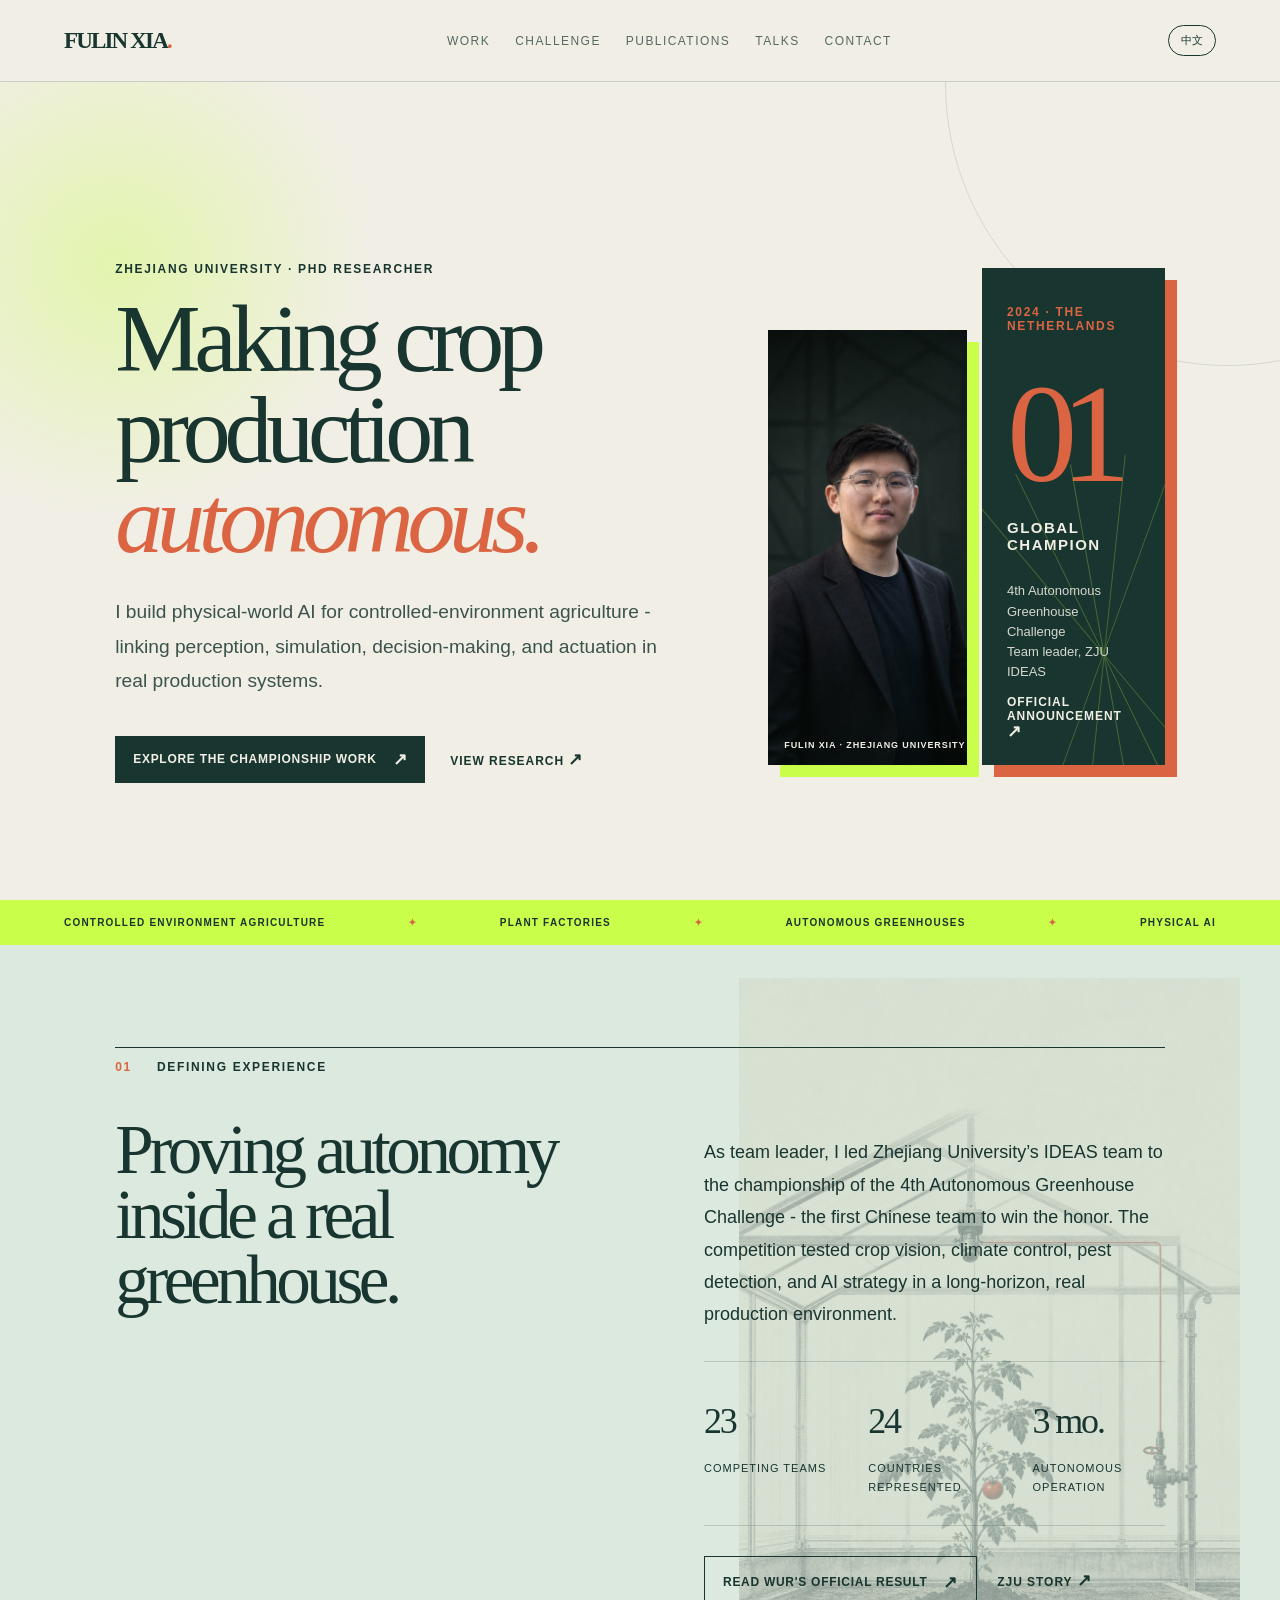
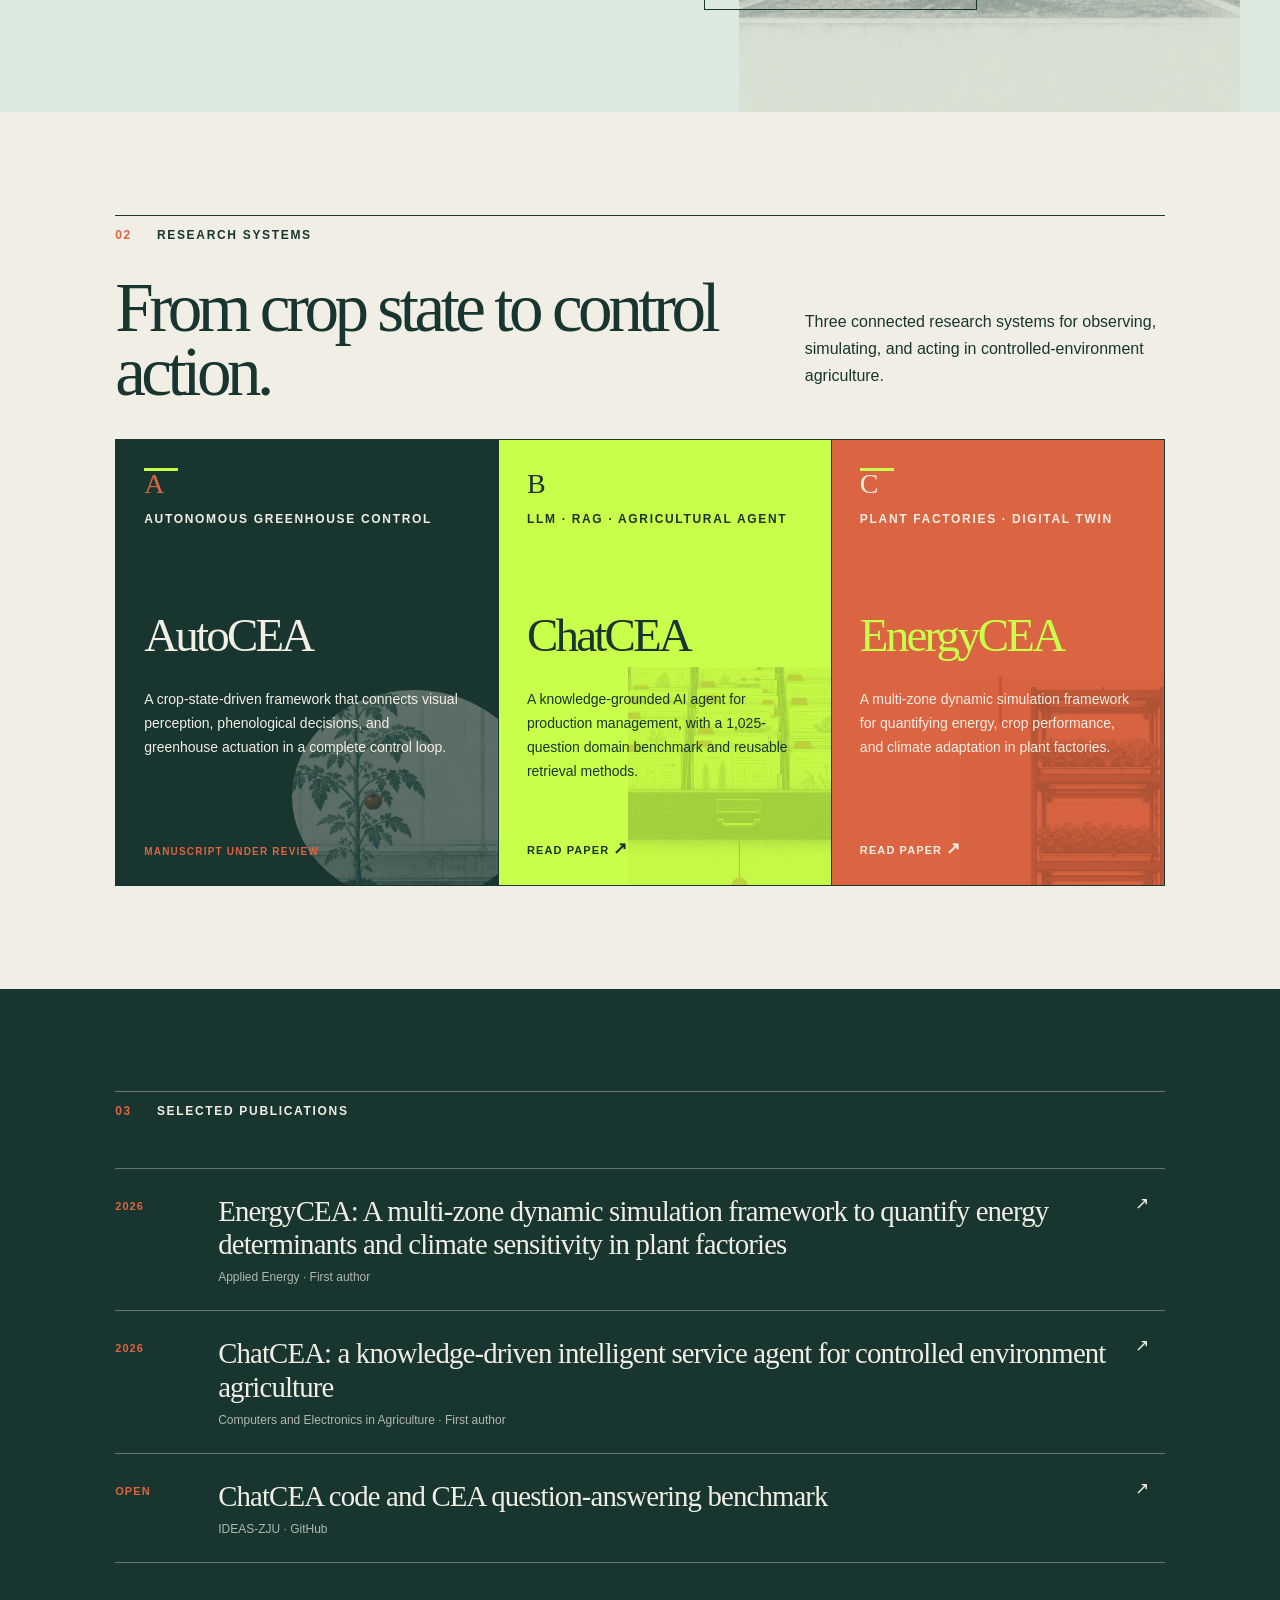
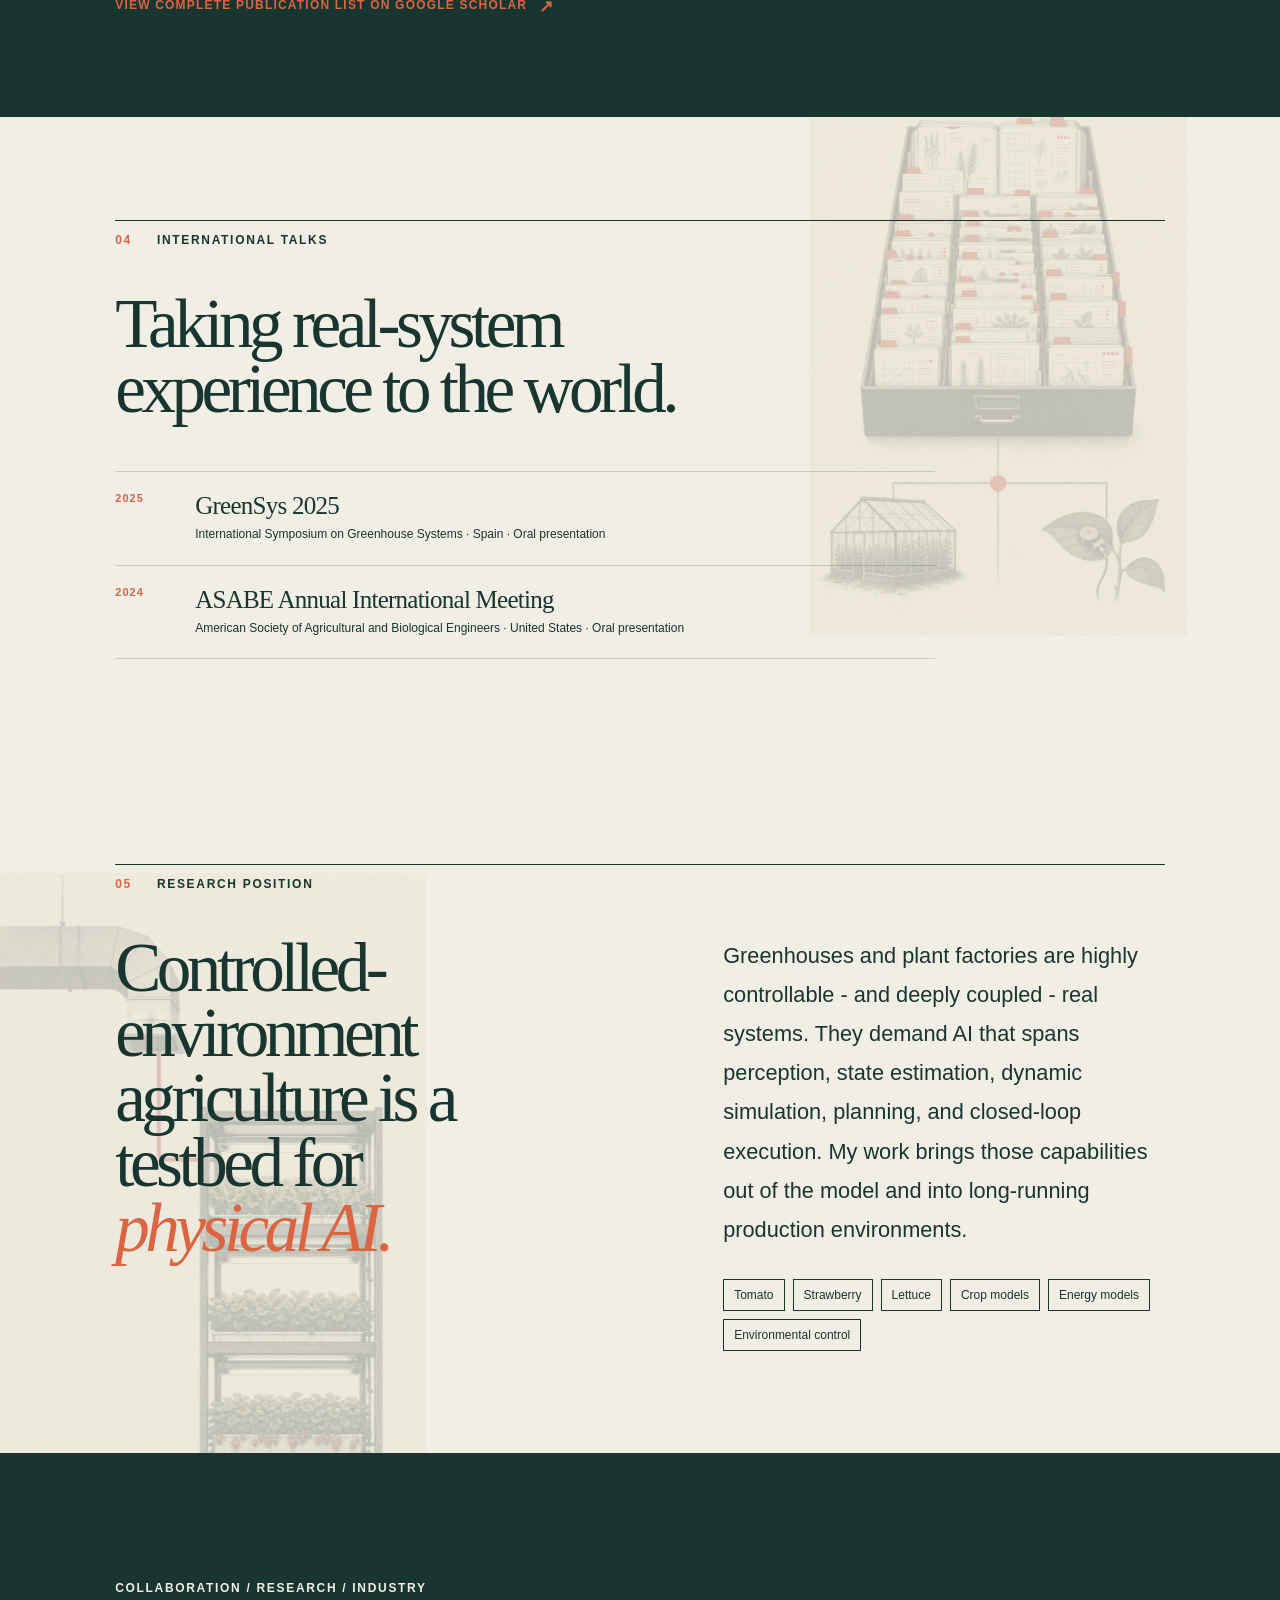
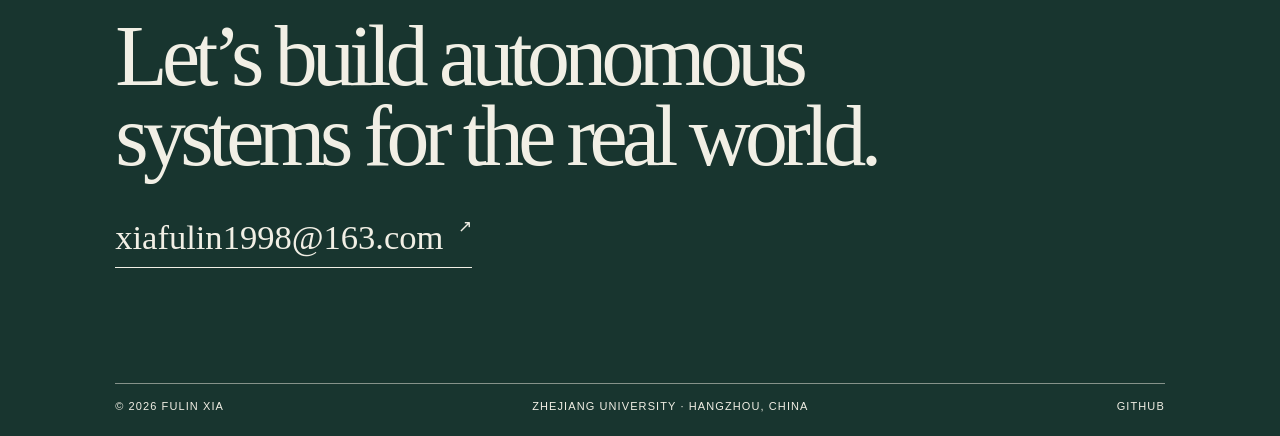
==== index.html @ ddb4bf2f "Add files via upload" ====
<!doctype html>
<html lang="en">
  <head>
    <meta charset="UTF-8" />
    <meta name="viewport" content="width=device-width, initial-scale=1.0" />
    <meta name="description" content="Fulin Xia is a Zhejiang University PhD researcher working on autonomous greenhouse control, plant-factory simulation, and knowledge-grounded AI for controlled-environment agriculture." />
    <meta name="keywords" content="Controlled Environment Agriculture, Autonomous Greenhouse, Plant Factory, Vertical Farming, Smart Agriculture, AI Agent for Agriculture, Agricultural Digital Twin, Greenhouse Climate Control" />
    <meta name="robots" content="index, follow, max-image-preview:large, max-snippet:-1, max-video-preview:-1" />
    <link rel="canonical" href="https://xia-fulin.github.io/" />
    <meta property="og:type" content="website" />
    <meta property="og:title" content="Fulin Xia | Autonomous Controlled-Environment Agriculture" />
    <meta property="og:description" content="PhD researcher at Zhejiang University working on autonomous greenhouse control, plant-factory simulation, and knowledge-grounded AI for controlled-environment agriculture." />
    <meta property="og:url" content="https://xia-fulin.github.io/" />
    <meta property="og:image" content="https://xia-fulin.github.io/og.png" />
    <script type="application/ld+json">
      {"@context":"https://schema.org","@graph":[{"@type":"Person","@id":"https://xia-fulin.github.io/#fulin-xia","name":"Fulin Xia","alternateName":["夏福霖","XIA Fulin"],"url":"https://xia-fulin.github.io/","jobTitle":"PhD Researcher in AI-driven Controlled Environment Agriculture","affiliation":{"@type":"CollegeOrUniversity","name":"Zhejiang University"},"sameAs":["https://scholar.google.com/citations?view_op=list_works&hl=zh-CN&user=x4_uzuYAAAAJ","https://github.com/Xia-FULIN"],"knowsAbout":["Artificial Intelligence in Agriculture","Smart Agriculture","Controlled Environment Agriculture","Plant Factory","Vertical Farming","Autonomous Greenhouse","Greenhouse Climate Control","AI Agent for Agriculture","Agricultural Digital Twin","Crop Growth Model","Energy-efficient Plant Factory","Strawberry Production","Tomato Greenhouse Control"]},{"@type":"ResearchProject","name":"AutoCEA","creator":{"@id":"https://xia-fulin.github.io/#fulin-xia"},"about":["Autonomous Greenhouse","Controlled Environment Agriculture","Greenhouse Climate Control"]},{"@type":"ResearchProject","name":"ChatCEA","creator":{"@id":"https://xia-fulin.github.io/#fulin-xia"},"about":["AI Agent for Agriculture","Agriculture LLM","Controlled Environment Agriculture"],"url":"https://doi.org/10.1016/j.compag.2026.111733"},{"@type":"ResearchProject","name":"EnergyCEA","creator":{"@id":"https://xia-fulin.github.io/#fulin-xia"},"about":["Plant Factory","Vertical Farming","Energy Optimization","Agricultural Digital Twin"],"url":"https://doi.org/10.1016/j.apenergy.2026.127824"}]}
    </script>
    <title>Fulin Xia | Autonomous Controlled-Environment Agriculture</title>
    <script type="module" crossorigin src="./assets/index-UWiySn2K.js"></script>
    <link rel="stylesheet" crossorigin href="./assets/index-CcWOKnNZ.css">
  </head>
  <body>
    <div id="root"></div>
  </body>
</html>
---- assets/index-CcWOKnNZ.css ----
*{box-sizing:border-box}html{scroll-behavior:smooth}body{background:var(--cream);color:var(--ink);margin:0;font-family:Aptos,Noto Sans SC,Microsoft YaHei,sans-serif;font-size:16px}a{color:inherit;text-decoration:none}.nav{border-bottom:1px solid var(--line);z-index:5;justify-content:space-between;align-items:center;height:82px;padding:0 clamp(24px,5vw,76px);display:flex;position:relative}.wordmark{letter-spacing:-.08em;font-family:Georgia,serif;font-size:23px;font-weight:700}.wordmark span{color:var(--clay)}.nav-links{text-transform:uppercase;letter-spacing:.12em;gap:25px;font-size:11px;display:flex}.nav-links a{opacity:.72}.nav-links a:hover{opacity:1}.language{border:1px solid var(--ink);color:var(--ink);font:inherit;cursor:pointer;background:0 0;border-radius:30px;padding:7px 12px;font-size:11px}.hero{background:radial-gradient(circle at 9% 22%,#c9ff4a5c,transparent 19%),var(--cream);grid-template-columns:1.25fr .9fr;align-items:center;gap:clamp(36px,8vw,140px);min-height:calc(100vh - 82px);padding:clamp(64px,10vw,150px) clamp(24px,9vw,140px) 72px;display:grid;overflow:hidden}.eyebrow,.project-type,.card-label{letter-spacing:.14em;text-transform:uppercase;font-size:11px;font-weight:700}.hero h1,.section h2,footer h2{letter-spacing:-.065em;margin:18px 0 30px;font-family:Georgia,Noto Serif SC,Songti SC,serif;font-weight:400;line-height:.94}.hero h1{font-size:clamp(56px,7.5vw,118px)}em{color:var(--clay);font-weight:400}.lede{opacity:.84;max-width:580px;font-size:clamp(16px,1.4vw,20px);line-height:1.8}.hero-actions{align-items:center;gap:25px;margin-top:37px;display:flex}.button{letter-spacing:.06em;text-transform:uppercase;align-items:center;gap:16px;padding:15px 18px;font-size:12px;font-weight:700;display:inline-flex}.primary{background:var(--ink);color:var(--cream)}.outline{border:1px solid var(--ink)}.text-link,.quiet-link{text-transform:uppercase;letter-spacing:.08em;font-size:12px;font-weight:700}.arrow{font-size:17px;line-height:1}.hero-visual{grid-template-columns:1fr .92fr;align-items:end;gap:15px;display:grid}.portrait-wrap{background:var(--ink);height:435px;box-shadow:12px 12px 0 var(--acid);position:relative;overflow:hidden}.portrait-wrap img{object-fit:cover;object-position:50% 22%;filter:saturate(.92);width:100%;height:100%}.portrait-wrap span{color:var(--cream);letter-spacing:.1em;font-size:9px;font-weight:700;position:absolute;bottom:15px;left:16px}.champion-card{background:var(--ink);color:var(--cream);min-height:435px;box-shadow:12px 12px 0 var(--clay);flex-direction:column;justify-content:flex-start;padding:25px;display:flex;position:relative;overflow:hidden}.card-label{color:var(--acid)}.medal{letter-spacing:-.12em;color:var(--acid);margin:38px 0 20px;font-family:Georgia,serif;font-size:clamp(94px,11vw,160px);line-height:.72}.card-title{letter-spacing:.1em;font-size:15px;font-weight:700}.card-text{white-space:pre-line;opacity:.88;font-size:13px;line-height:1.55}.card-link{letter-spacing:.08em;text-transform:uppercase;z-index:2;margin-top:auto;font-size:11px;font-weight:700}.greenhouse-lines{opacity:.26;width:93%;height:65%;position:absolute;inset:auto -10% -20px auto;transform:rotate(-10deg)}.greenhouse-lines i{background:var(--acid);transform-origin:bottom;width:1px;height:100%;position:absolute;bottom:0}.greenhouse-lines i:first-child{left:5%;transform:skew(-30deg)}.greenhouse-lines i:nth-child(2){left:28%;transform:skew(-16deg)}.greenhouse-lines i:nth-child(3){left:50%}.greenhouse-lines i:nth-child(4){left:72%;transform:skew(16deg)}.greenhouse-lines i:nth-child(5){left:94%;transform:skew(30deg)}.signal-strip{background:var(--acid);letter-spacing:.12em;white-space:nowrap;justify-content:space-between;gap:12px;padding:17px 5vw;font-size:10px;font-weight:700;display:flex;overflow:hidden}.signal-strip b{color:var(--clay)}.section{padding:clamp(75px,11vw,160px) clamp(24px,9vw,140px)}.section-kicker{letter-spacing:.14em;text-transform:uppercase;border-top:1px solid var(--ink);gap:25px;padding-top:12px;font-size:11px;font-weight:700;display:flex}.section-kicker span{color:var(--clay)}.challenge{background:var(--mist)}.challenge-grid{grid-template-columns:1fr 1fr;gap:clamp(35px,10vw,170px);padding-top:44px;display:grid}.section h2{margin:0;font-size:clamp(43px,5.4vw,82px)}.challenge-body{max-width:530px;font-size:17px;line-height:1.8}.challenge-facts{border-block:1px solid var(--line);gap:32px;margin:30px 0;padding:27px 0;display:flex}.challenge-facts div{flex:1}.challenge-facts dt{letter-spacing:-.06em;font-family:Georgia,serif;font-size:36px}.challenge-facts dd{text-transform:uppercase;letter-spacing:.09em;margin:5px 0 0;font-size:11px}.evidence-links{flex-wrap:wrap;align-items:center;gap:20px;display:flex}.challenge-photo{grid-template-columns:1fr 270px;align-items:end;gap:25px;margin:70px 0 0;display:grid}.challenge-photo img{filter:saturate(.88);width:100%;box-shadow:10px 10px 0 var(--ink);display:block}figcaption{letter-spacing:.05em;font-size:11px;line-height:1.6}.work{background:var(--cream)}.section-heading{justify-content:space-between;align-items:end;gap:48px;padding:45px 0;display:flex}.section-heading h2{max-width:670px}.section-heading p{max-width:360px;line-height:1.7}.project-grid{background:var(--ink);border:1px solid var(--ink);grid-template-columns:1.15fr 1fr 1fr;gap:1px;display:grid}.project{background:var(--cream);flex-direction:column;min-height:445px;padding:28px;transition:transform .35s;display:flex;position:relative;overflow:hidden}.project-number{font-family:Georgia,serif;font-size:28px}.project h3{letter-spacing:-.06em;margin:70px 0 12px;font-family:Georgia,Noto Serif SC,Songti SC,serif;font-size:47px;font-weight:400}.project p:not(.project-type){max-width:315px;font-size:14px;line-height:1.7}.project a{letter-spacing:.1em;text-transform:uppercase;margin-top:auto;font-size:11px;font-weight:700}.project.auto{background:var(--ink);color:var(--cream)}.project.auto:after{content:"";border:1px solid var(--acid);width:250px;height:250px;box-shadow:0 0 0 28px var(--ink),0 0 0 29px var(--acid);border-radius:50%;position:absolute;bottom:-75px;right:-75px}.project.auto .project-number{color:var(--acid)}.status{letter-spacing:.12em;color:var(--acid);margin-top:auto;font-size:10px;font-weight:700}.project.chat{background:var(--acid)}.publications{background:var(--ink);color:var(--cream)}.publications .section-kicker{border-color:#f1efe559}.publication-list{border-top:1px solid #f1efe559;margin-top:50px}.publication{border-bottom:1px solid #f1efe559;grid-template-columns:85px 1fr 30px;align-items:start;gap:18px;padding:26px 0;display:grid}.publication:hover h3{color:var(--acid)}.pub-year{letter-spacing:.1em;color:var(--acid);padding-top:5px;font-size:11px;font-weight:700}.publication h3{letter-spacing:-.03em;margin:0 0 9px;font-family:Georgia,Noto Serif SC,Songti SC,serif;font-size:clamp(21px,2.25vw,34px);font-weight:400;line-height:1.15}.publication p{opacity:.7;margin:0;font-size:12px}.scholar-link{color:var(--acid);letter-spacing:.1em;text-transform:uppercase;gap:12px;margin-top:35px;font-size:11px;font-weight:700;display:inline-flex}.talks{background:var(--cream)}.talk-grid{grid-template-columns:1fr 1fr;gap:clamp(35px,9vw,140px);padding-top:45px;display:grid}.talk-photo{margin:0}.talk-photo img{aspect-ratio:1;object-fit:cover;filter:contrast(1.04)saturate(.84);width:100%;box-shadow:10px 10px 0 var(--clay);display:block}.talk-photo figcaption{margin-top:15px}.talk-copy{flex-direction:column;justify-content:space-between;display:flex}.talk-list{border-top:1px solid var(--line);margin-top:50px}.talk-list article{border-bottom:1px solid var(--line);grid-template-columns:65px 1fr;gap:15px;padding:20px 0;display:grid}.talk-list span{color:var(--clay);letter-spacing:.1em;font-size:11px;font-weight:700}.talk-list h3{letter-spacing:-.03em;margin:0 0 5px;font-family:Georgia,Noto Serif SC,Songti SC,serif;font-size:25px;font-weight:400}.talk-list p{margin:0;font-size:13px;line-height:1.6}.about-grid{grid-template-columns:1fr 1fr;gap:clamp(40px,13vw,190px);padding-top:45px;display:grid}.about-grid p{max-width:590px;margin:0;font-size:clamp(17px,1.7vw,22px);line-height:1.8}.scope-tags{flex-wrap:wrap;gap:8px;margin-top:30px;display:flex}.scope-tags span{border:1px solid var(--ink);border-radius:20px;padding:8px 10px;font-size:11px}.model-figure{background:var(--ink);color:var(--cream);margin:65px 0 0;padding:25px}.model-figure img{filter:saturate(.84);max-width:100%;margin:auto;display:block}.model-figure figcaption{margin-top:14px}footer{background:var(--clay);color:var(--cream);padding:clamp(70px,9vw,130px) clamp(24px,9vw,140px) 24px}footer h2{max-width:900px;margin-top:22px;font-size:clamp(46px,6.7vw,95px)}.email{border-bottom:1px solid var(--cream);gap:15px;padding:10px 0;font-family:Georgia,serif;font-size:clamp(20px,2.7vw,40px);display:inline-flex}.footer-bottom{text-transform:uppercase;letter-spacing:.1em;border-top:1px solid #f1efe580;justify-content:space-between;gap:22px;margin-top:115px;padding-top:16px;font-size:10px;display:flex}@media (width>=761px){.hero-copy,.hero-visual,.section>*{animation:.7s both rise}.hero-visual{animation-delay:.15s}.project:nth-child(2){transition-delay:50ms}.project:nth-child(3){transition-delay:.1s}}@keyframes rise{0%{opacity:0;transform:translateY(18px)}to{opacity:1;transform:translateY(0)}}@media (width<=760px){.nav{height:64px}.nav-links{display:none}.hero{grid-template-columns:1fr;min-height:auto;padding-top:75px}.hero-visual{grid-template-columns:1fr 1fr}.portrait-wrap,.champion-card{height:330px;min-height:330px}.champion-card{box-shadow:7px 7px 0 var(--clay);padding:18px}.medal{font-size:82px}.card-text{font-size:11px}.challenge-grid,.about-grid,.talk-grid{grid-template-columns:1fr}.section-heading{display:block}.section-heading p{margin-top:25px}.project-grid{grid-template-columns:1fr}.project{min-height:330px}.project h3{margin-top:40px}.signal-strip{justify-content:flex-start}.challenge-facts{gap:17px}.challenge-photo{grid-template-columns:1fr;margin-top:48px}.challenge-photo img{box-shadow:7px 7px 0 var(--ink)}.talk-copy{margin-top:30px}.footer-bottom{gap:12px;margin-top:75px;display:grid}.publication{grid-template-columns:53px 1fr 20px}.hero h1{font-size:61px}.hero h1,.section h2,footer h2{letter-spacing:-.045em}.lede,.challenge-body,.about-grid p{line-height:1.85}.button{padding:13px 14px;font-size:10px}.evidence-links{gap:12px}.quiet-link{font-size:10px}}html{scroll-padding-top:96px}a,button{-webkit-tap-highlight-color:transparent}a:focus-visible,button:focus-visible{outline:3px solid var(--acid);outline-offset:4px}.nav{background:color-mix(in srgb, var(--cream) 94%, transparent);-webkit-backdrop-filter:blur(12px);backdrop-filter:blur(12px);position:sticky;top:0}.nav-links a{position:relative}.nav-links a:after{content:"";background:var(--clay);transform-origin:0;height:1px;transition:transform .22s;position:absolute;inset:auto 0 -7px;transform:scaleX(0)}.nav-links a:hover:after,.nav-links a:focus-visible:after{transform:scaleX(1)}.button,.text-link,.quiet-link,.card-link,.scholar-link{transition:color .2s,background-color .2s,transform .2s}.button:hover{transform:translateY(-2px)}.primary:hover{background:var(--clay)}.outline:hover{background:var(--ink);color:var(--cream)}.text-link:hover,.quiet-link:hover{color:var(--clay)}.hero:before{content:"";pointer-events:none;border:1px solid #18352f21;border-radius:50%;width:44vw;height:44vw;position:absolute;top:-22vw;right:-18vw}.hero{position:relative}.hero-copy,.hero-visual{z-index:1;position:relative}.portrait-wrap:after{content:"";pointer-events:none;background:linear-gradient(#0000 48%,#0814117a);position:absolute;inset:0}.portrait-wrap span{z-index:1}.section>*{animation:none}.challenge-grid,.section-heading,.project-grid,.publication-list,.talk-grid,.about-grid{animation:.58s both rise}.project:nth-child(2){transition-delay:70ms}.project:nth-child(3){transition-delay:.14s}.project{border-top:3px solid #0000}.project:hover{border-top-color:var(--ink)}.project.auto:hover{border-top-color:var(--acid)}.talk-grid{grid-template-columns:minmax(0,820px)}.talk-copy{max-width:820px}.talk-list article{transition:padding-left .22s,background-color .22s}.talk-list article:hover{background:#c9ff4a24;padding-left:13px}.scope-tags span{transition:background-color .18s,color .18s}.scope-tags span:hover{background:var(--ink);color:var(--cream)}@media (prefers-reduced-motion:reduce){*,:before,:after{scroll-behavior:auto!important;transition-duration:.01ms!important;animation-duration:.01ms!important;animation-iteration-count:1!important}}@media (width<=760px){.nav{-webkit-backdrop-filter:none;backdrop-filter:none;position:relative}.hero:before{width:92vw;height:92vw;top:-37vw;right:-53vw}.talk-grid{grid-template-columns:1fr}}.section{padding-top:clamp(62px,8vw,112px);padding-bottom:clamp(62px,8vw,112px)}.challenge{padding-top:clamp(68px,8vw,118px);padding-bottom:clamp(68px,8vw,118px)}.section-heading{padding:34px 0}.hero{padding-bottom:clamp(52px,6vw,88px)}.atlas{background:var(--mist);overflow:hidden}.atlas-heading{grid-template-columns:1.08fr .92fr;align-items:end;gap:clamp(35px,10vw,150px);padding:40px 0 34px;display:grid}.atlas-heading h2{margin:0}.atlas-heading p{max-width:480px;margin:0;font-size:17px;line-height:1.8}.atlas-panel{background:#f2eee0;border:1px solid #18352f2e;margin:0;position:relative;overflow:hidden}.atlas-panel:after{content:"";pointer-events:none;background:linear-gradient(90deg,#dce9df2e,#0000 35%,#dce9df2e);position:absolute;inset:0}.atlas-panel img{mix-blend-mode:multiply;width:100%;transition:transform 1.1s cubic-bezier(.2,.8,.2,1);display:block;transform:scale(1.012)}.atlas-panel:hover img{transform:scale(1.045)}.atlas-panel figcaption{z-index:1;color:var(--ink);background:#f1efe5d9;padding:7px 9px;font-size:10px;position:absolute;bottom:15px;left:18px}.reveal{opacity:0;transition:opacity .65s,transform .65s cubic-bezier(.2,.8,.2,1);transform:translateY(22px)}.reveal.is-visible{opacity:1;transform:translateY(0)}@media (prefers-reduced-motion:reduce){.reveal{opacity:1;transform:none}}@media (width<=760px){.section{padding-top:64px;padding-bottom:64px}.atlas-heading{grid-template-columns:1fr;gap:22px;padding:32px 0 25px}.atlas-heading p{font-size:16px;line-height:1.85}.atlas-panel img{object-fit:cover;object-position:center;min-height:225px}}body{background-image:radial-gradient(#10211d0e .55px,#0000 .7px);background-size:5px 5px}.project-grid{background:0 0;border:0;gap:10px}.project{isolation:isolate;border:1px solid var(--line);background:var(--cream);min-height:430px}.project:before{content:"";z-index:1;background:var(--acid);width:34px;height:3px;position:absolute;top:28px;left:28px}.project-art{z-index:0;object-fit:cover;object-position:center;opacity:.34;filter:grayscale(.2)contrast(.96);width:100%;height:100%;transition:transform .7s cubic-bezier(.2,.8,.2,1),opacity .35s;position:absolute;inset:0}.project:hover .project-art{opacity:.42;transform:scale(1.035)}.project>:not(.project-art){z-index:2;position:relative}.project.auto .project-art{opacity:.38;mix-blend-mode:screen;filter:grayscale(.08)contrast()brightness(.92)}.project.auto:hover .project-art{opacity:.45}.project.auto:after{width:0;height:0;box-shadow:none;border:0}.project.chat .project-art{mix-blend-mode:multiply;opacity:.43;filter:grayscale(.05)contrast(1.02)}.project.energy{color:var(--ink);background:#9a9b93}.project.energy .project-art{mix-blend-mode:multiply;opacity:.38;filter:grayscale(.06)contrast(1.02)}.project.chat h3,.project.energy h3{color:var(--acid)}.talk-list article:hover{background:#d3352b14}.scope-tags span{border-radius:0}footer{background:var(--ink)}footer h2 em{color:var(--acid)}@media (width<=760px){.project-grid{gap:8px}.project{min-height:365px}.project-art{object-position:50% 45%;opacity:.29}.project h3{margin-top:42px}}:root{--ink:#18352f;--cream:#f1efe5;--acid:#c9ff4a;--clay:#db6542;--mist:#dce9df;--line:#18352f2e}body{background-image:none}.hero{background:radial-gradient(circle at 9% 22%, #c9ff4a5c, transparent 19%), var(--cream)}.hero:before{border-radius:50%;width:44vw;height:44vw;top:-22vw;right:-18vw;transform:none}.signal-strip{background:var(--acid);color:var(--ink)}.signal-strip b,.card-label,.medal,.project.auto .project-number,.status,.pub-year,.scholar-link{color:var(--clay)}.champion-card{box-shadow:12px 12px 0 var(--clay)}.portrait-wrap{box-shadow:12px 12px 0 var(--acid)}.project-grid{border:1px solid var(--ink);background:var(--ink);gap:1px}.project{isolation:auto;background:var(--cream);border:0;min-height:445px}.project.auto{background:var(--ink)}.project.chat{background:var(--acid);color:var(--ink)}.project.energy{background:var(--clay);color:var(--cream)}.project.chat h3{color:var(--ink)}.project.energy:hover{border-top-color:var(--cream)}.project:hover{transform:translateY(-6px)}.project p:not(.project-type){max-width:315px}.project h3{margin-top:70px}.project-art{display:none}.challenge,.talks,.about{position:relative;overflow:hidden}.challenge:after,.talks:after,.about:after{content:"";z-index:0;pointer-events:none;background-repeat:no-repeat;background-size:contain;transition:opacity .35s,transform .7s cubic-bezier(.2,.8,.2,1);position:absolute}.challenge>*,.talks>*,.about>*{z-index:1;position:relative}.challenge:after{opacity:.38;mix-blend-mode:multiply;background-image:url(../autocea-poster.png);background-position:bottom;width:min(48vw,680px);height:98%;bottom:-18px;left:calc(50% + 42px)}.talks:after{opacity:.24;mix-blend-mode:multiply;background-image:url(../chatcea-poster.png);background-position:top;width:min(36vw,510px);height:88%;top:-48px;right:clamp(-20px,4vw,70px)}.about:after{opacity:.25;mix-blend-mode:multiply;background-image:url(../energycea-poster.png);background-position:0 100%;width:min(39vw,545px);height:98%;bottom:-98px;left:clamp(-110px,-2vw,-24px)}.challenge:hover:after,.talks:hover:after,.about:hover:after{transform:scale(1.025)}.project:after{content:"";z-index:0;pointer-events:none;position:absolute}.project>*{z-index:1;position:relative}.project.auto:after{opacity:.31;mix-blend-mode:screen;background:url(../autocea-poster.png) 74% 76%/175% no-repeat;width:64%;height:48%;bottom:-4%;right:-10%}.project.chat:after{opacity:.23;mix-blend-mode:multiply;background:url(../chatcea-poster.png) 51% 58%/165% no-repeat;width:68%;height:52%;bottom:-3%;right:-7%}.project.energy:after{opacity:.23;mix-blend-mode:multiply;background:url(../energycea-poster.png) 82% 60%/155% no-repeat;width:65%;height:52%;bottom:-5%;right:-4%}.nav-links,.eyebrow,.project-type,.card-label,.section-kicker{font-size:12px}.lede{font-size:clamp(17px,1.5vw,21px)}.challenge-body,.atlas-heading p{font-size:18px}.button,.text-link,.quiet-link,.card-link,.scholar-link,.publication p,.talk-list p,.scope-tags span{font-size:12px}.footer-bottom{font-size:11px}@media (width<=760px){.project-grid{gap:1px}.project{min-height:330px}.project h3{margin-top:40px}.challenge:after{opacity:.2;width:92vw;height:54%;bottom:-10px;left:28vw}.talks:after{opacity:.15;width:82vw;height:48%;top:-34px;right:-18vw}.about:after{opacity:.14;width:88vw;height:52%;bottom:-48px;left:-34vw}.project.auto:after,.project.chat:after,.project.energy:after{opacity:.18;width:62%;height:48%}}
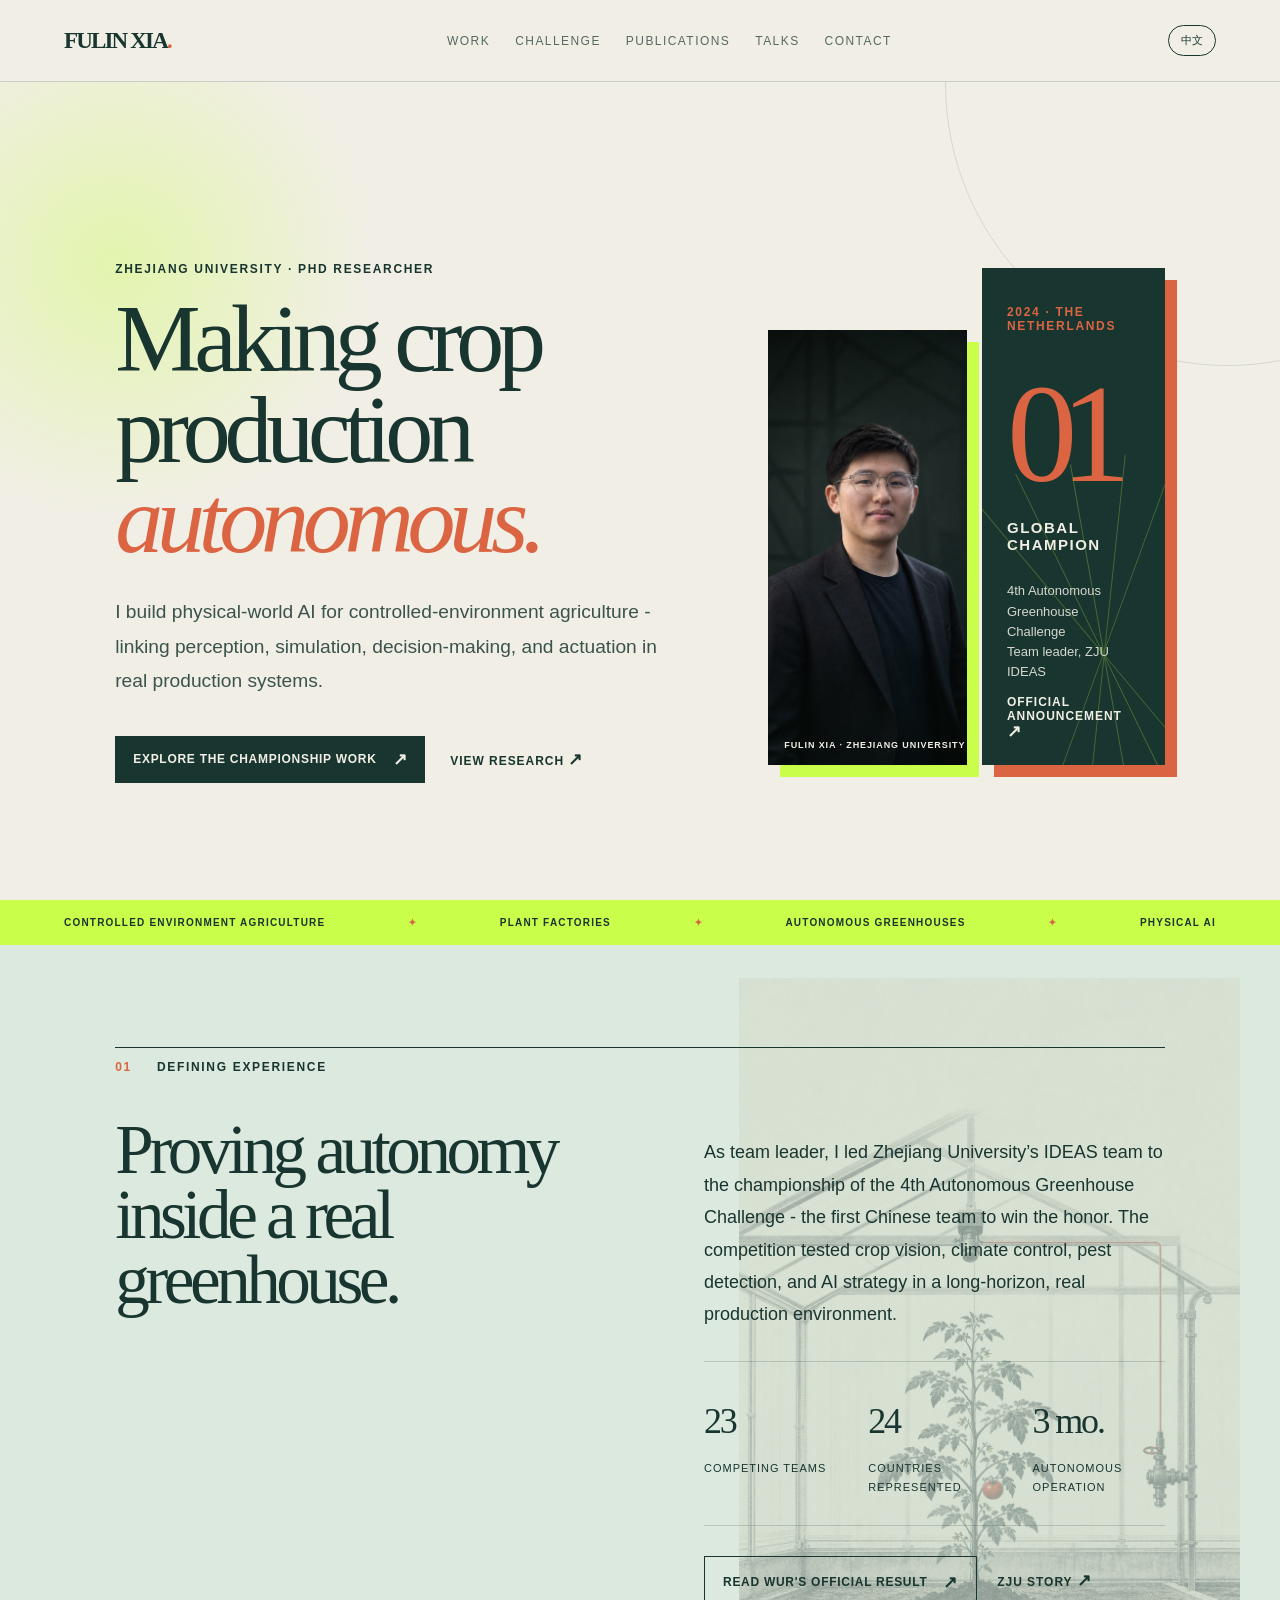
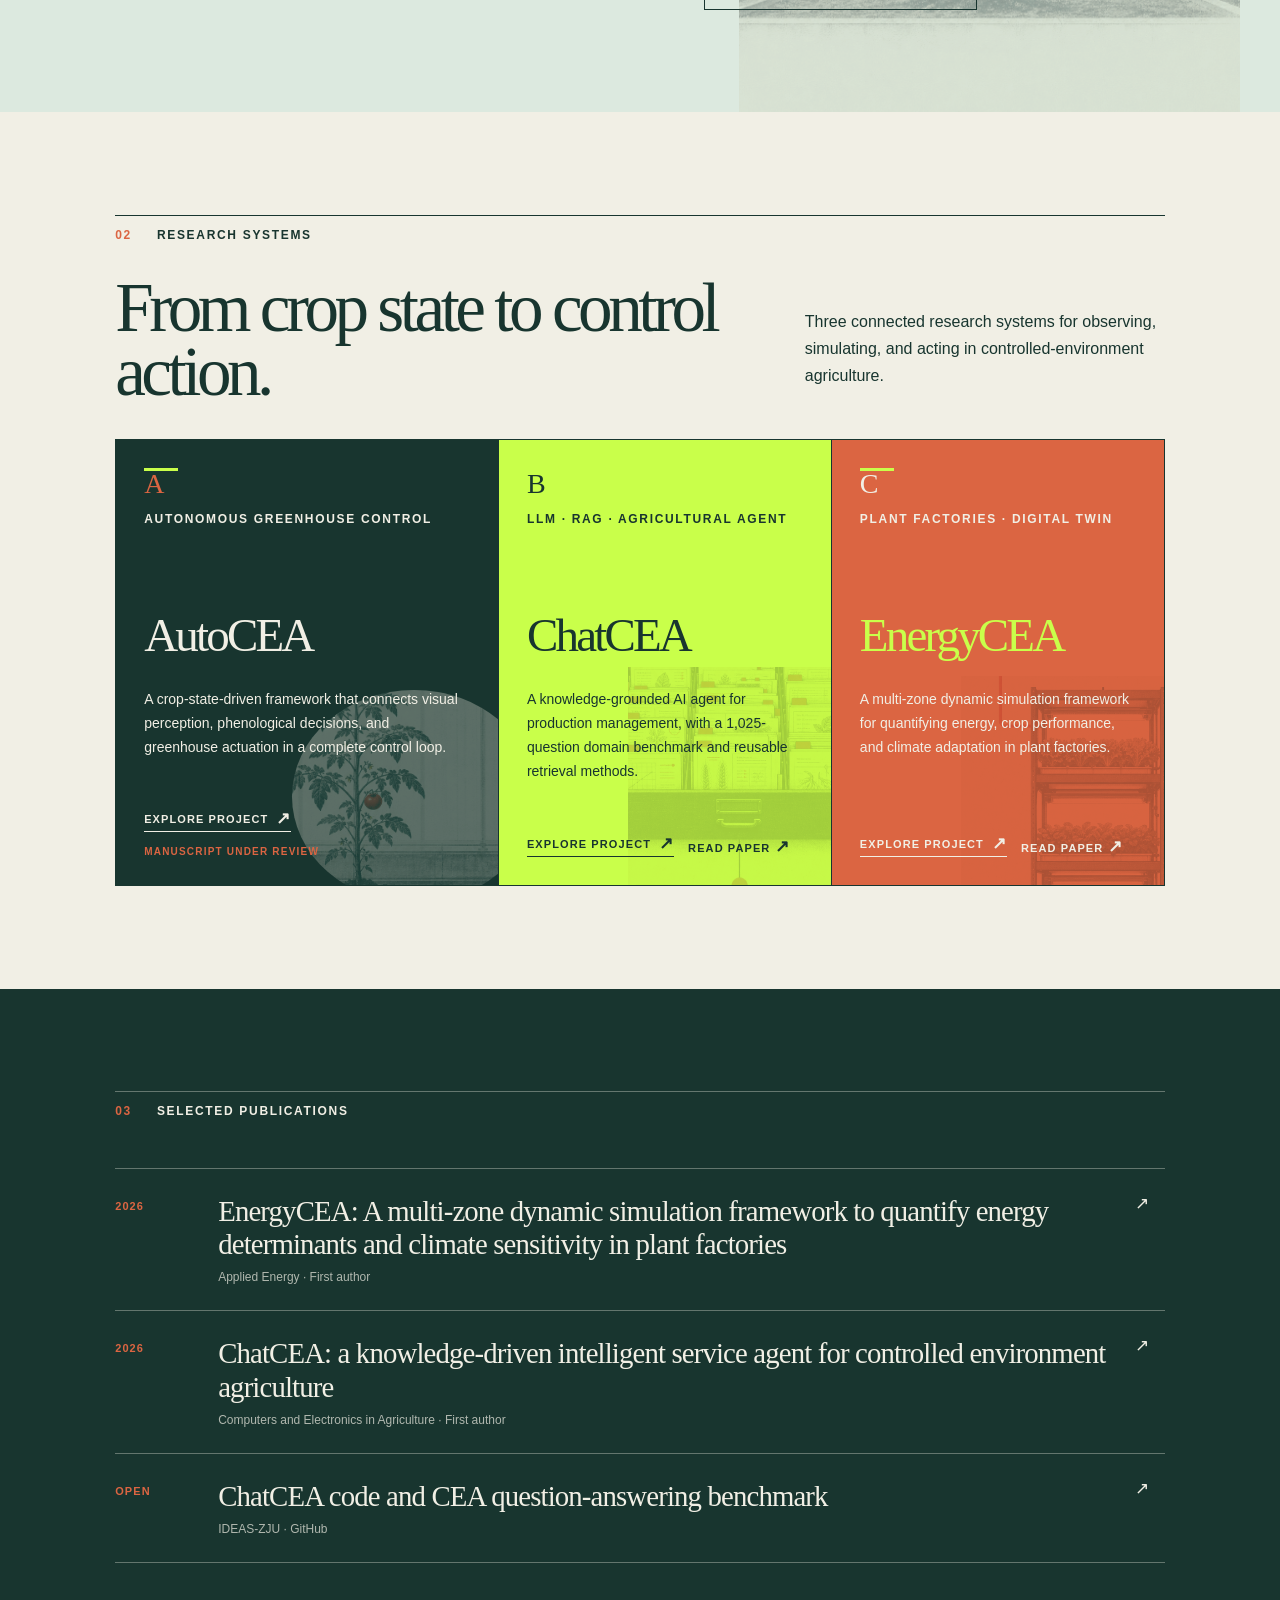
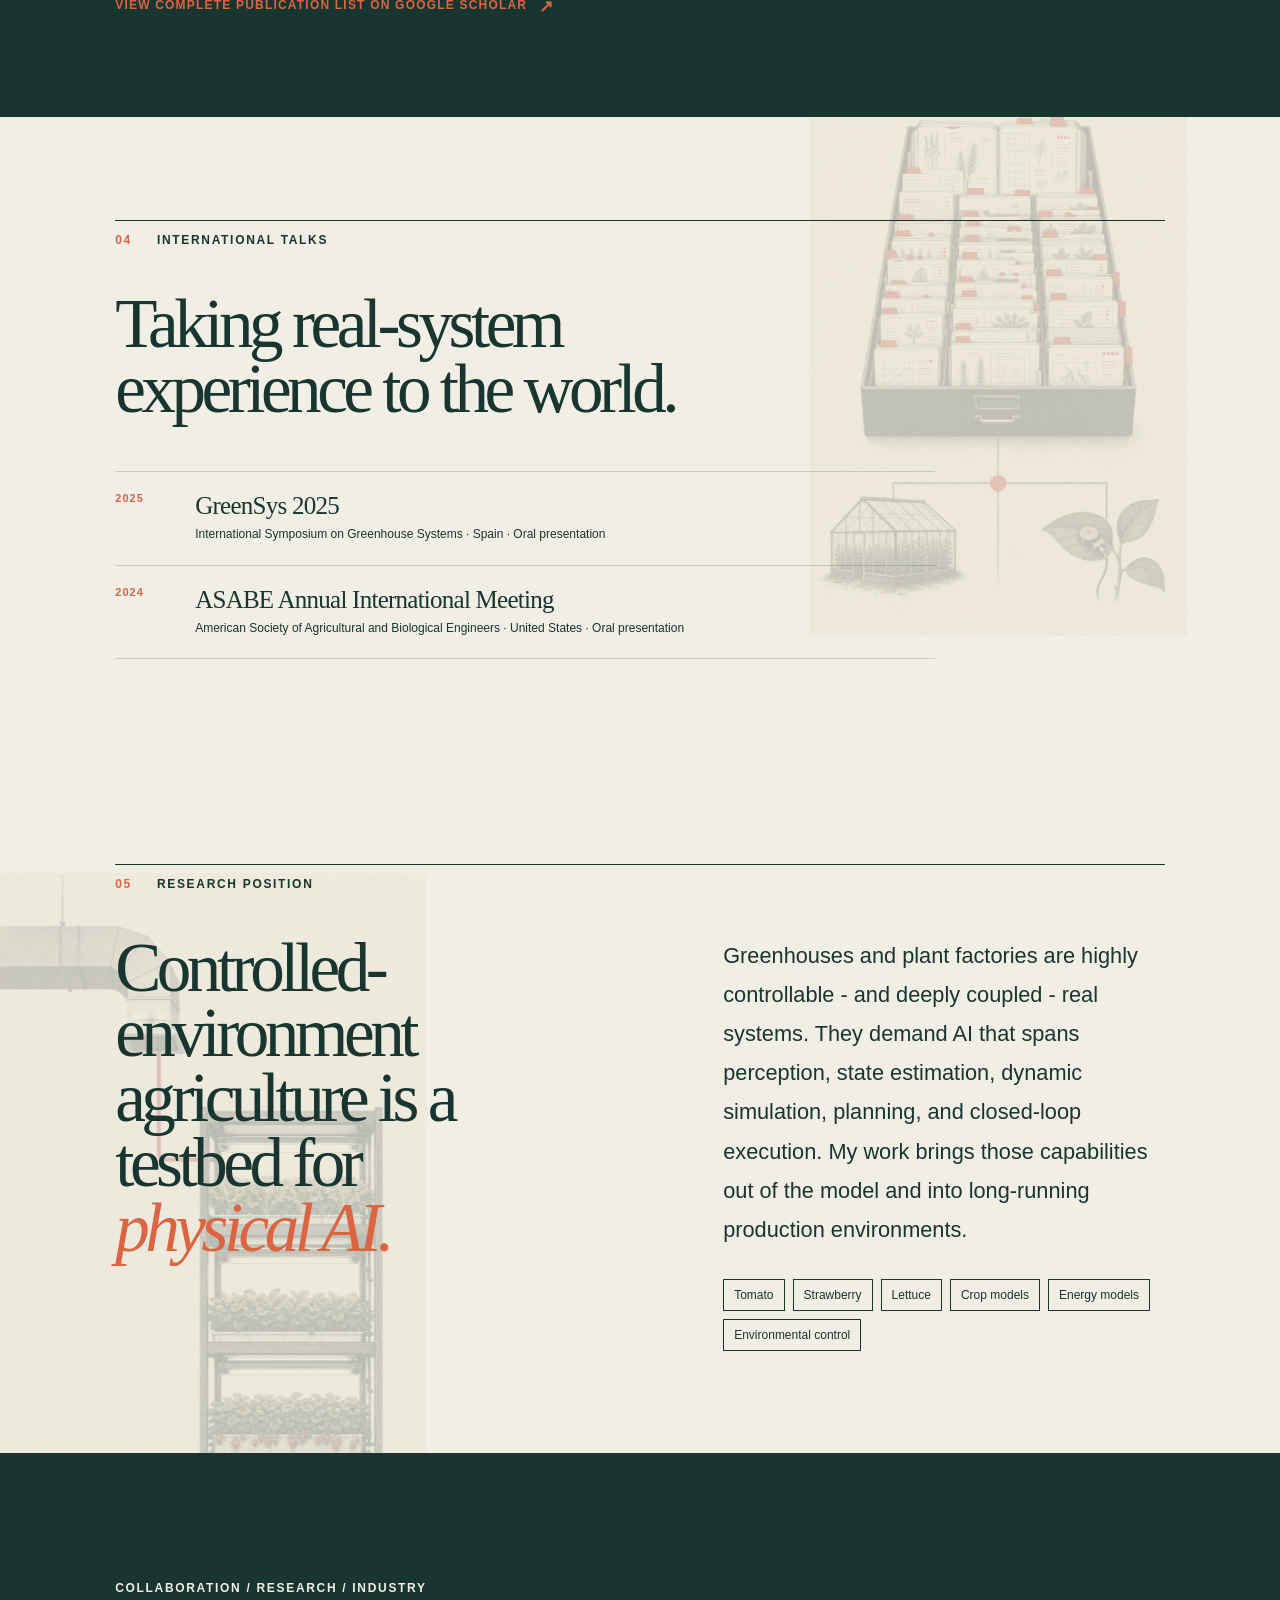
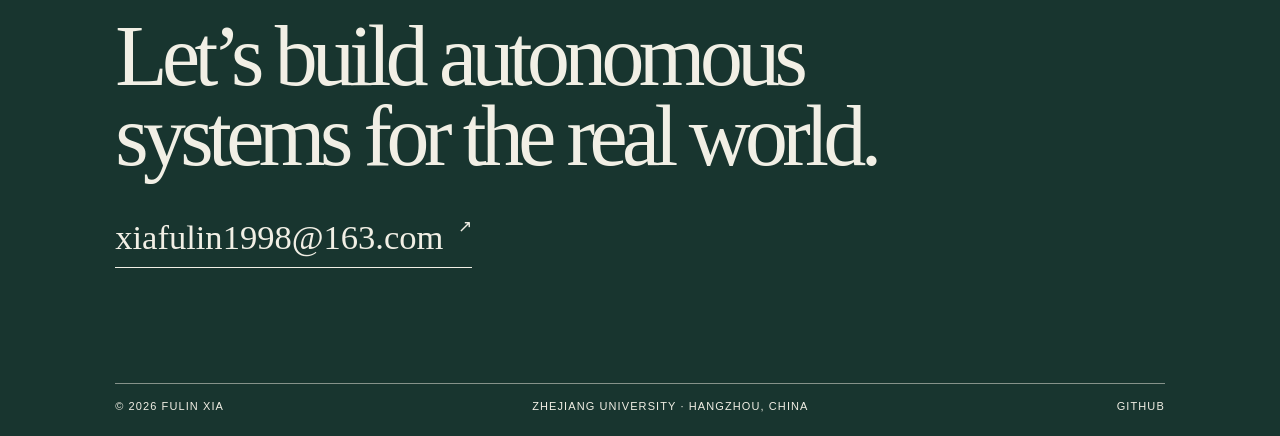
==== commit 4facd56b: "Add files via upload" ====
--- a/index.html
+++ b/index.html
@@ -16,8 +16,8 @@
       {"@context":"https://schema.org","@graph":[{"@type":"Person","@id":"https://xia-fulin.github.io/#fulin-xia","name":"Fulin Xia","alternateName":["夏福霖","XIA Fulin"],"url":"https://xia-fulin.github.io/","jobTitle":"PhD Researcher in AI-driven Controlled Environment Agriculture","affiliation":{"@type":"CollegeOrUniversity","name":"Zhejiang University"},"sameAs":["https://scholar.google.com/citations?view_op=list_works&hl=zh-CN&user=x4_uzuYAAAAJ","https://github.com/Xia-FULIN"],"knowsAbout":["Artificial Intelligence in Agriculture","Smart Agriculture","Controlled Environment Agriculture","Plant Factory","Vertical Farming","Autonomous Greenhouse","Greenhouse Climate Control","AI Agent for Agriculture","Agricultural Digital Twin","Crop Growth Model","Energy-efficient Plant Factory","Strawberry Production","Tomato Greenhouse Control"]},{"@type":"ResearchProject","name":"AutoCEA","creator":{"@id":"https://xia-fulin.github.io/#fulin-xia"},"about":["Autonomous Greenhouse","Controlled Environment Agriculture","Greenhouse Climate Control"]},{"@type":"ResearchProject","name":"ChatCEA","creator":{"@id":"https://xia-fulin.github.io/#fulin-xia"},"about":["AI Agent for Agriculture","Agriculture LLM","Controlled Environment Agriculture"],"url":"https://doi.org/10.1016/j.compag.2026.111733"},{"@type":"ResearchProject","name":"EnergyCEA","creator":{"@id":"https://xia-fulin.github.io/#fulin-xia"},"about":["Plant Factory","Vertical Farming","Energy Optimization","Agricultural Digital Twin"],"url":"https://doi.org/10.1016/j.apenergy.2026.127824"}]}
     </script>
     <title>Fulin Xia | Autonomous Controlled-Environment Agriculture</title>
-    <script type="module" crossorigin src="./assets/index-UWiySn2K.js"></script>
-    <link rel="stylesheet" crossorigin href="./assets/index-CcWOKnNZ.css">
+    <script type="module" crossorigin src="./assets/index-DZiPakpr.js"></script>
+    <link rel="stylesheet" crossorigin href="./assets/index-CJB3i4Ns.css">
   </head>
   <body>
     <div id="root"></div>
--- a/assets/index-CJB3i4Ns.css
+++ b/assets/index-CJB3i4Ns.css
@@ -0,0 +1 @@
+*{box-sizing:border-box}html{scroll-behavior:smooth}body{background:var(--cream);color:var(--ink);margin:0;font-family:Aptos,Noto Sans SC,Microsoft YaHei,sans-serif;font-size:16px}a{color:inherit;text-decoration:none}.nav{border-bottom:1px solid var(--line);z-index:5;justify-content:space-between;align-items:center;height:82px;padding:0 clamp(24px,5vw,76px);display:flex;position:relative}.wordmark{letter-spacing:-.08em;font-family:Georgia,serif;font-size:23px;font-weight:700}.wordmark span{color:var(--clay)}.nav-links{text-transform:uppercase;letter-spacing:.12em;gap:25px;font-size:11px;display:flex}.nav-links a{opacity:.72}.nav-links a:hover{opacity:1}.language{border:1px solid var(--ink);color:var(--ink);font:inherit;cursor:pointer;background:0 0;border-radius:30px;padding:7px 12px;font-size:11px}.hero{background:radial-gradient(circle at 9% 22%,#c9ff4a5c,transparent 19%),var(--cream);grid-template-columns:1.25fr .9fr;align-items:center;gap:clamp(36px,8vw,140px);min-height:calc(100vh - 82px);padding:clamp(64px,10vw,150px) clamp(24px,9vw,140px) 72px;display:grid;overflow:hidden}.eyebrow,.project-type,.card-label{letter-spacing:.14em;text-transform:uppercase;font-size:11px;font-weight:700}.hero h1,.section h2,footer h2{letter-spacing:-.065em;margin:18px 0 30px;font-family:Georgia,Noto Serif SC,Songti SC,serif;font-weight:400;line-height:.94}.hero h1{font-size:clamp(56px,7.5vw,118px)}em{color:var(--clay);font-weight:400}.lede{opacity:.84;max-width:580px;font-size:clamp(16px,1.4vw,20px);line-height:1.8}.hero-actions{align-items:center;gap:25px;margin-top:37px;display:flex}.button{letter-spacing:.06em;text-transform:uppercase;align-items:center;gap:16px;padding:15px 18px;font-size:12px;font-weight:700;display:inline-flex}.primary{background:var(--ink);color:var(--cream)}.outline{border:1px solid var(--ink)}.text-link,.quiet-link{text-transform:uppercase;letter-spacing:.08em;font-size:12px;font-weight:700}.arrow{font-size:17px;line-height:1}.hero-visual{grid-template-columns:1fr .92fr;align-items:end;gap:15px;display:grid}.portrait-wrap{background:var(--ink);height:435px;box-shadow:12px 12px 0 var(--acid);position:relative;overflow:hidden}.portrait-wrap img{object-fit:cover;object-position:50% 22%;filter:saturate(.92);width:100%;height:100%}.portrait-wrap span{color:var(--cream);letter-spacing:.1em;font-size:9px;font-weight:700;position:absolute;bottom:15px;left:16px}.champion-card{background:var(--ink);color:var(--cream);min-height:435px;box-shadow:12px 12px 0 var(--clay);flex-direction:column;justify-content:flex-start;padding:25px;display:flex;position:relative;overflow:hidden}.card-label{color:var(--acid)}.medal{letter-spacing:-.12em;color:var(--acid);margin:38px 0 20px;font-family:Georgia,serif;font-size:clamp(94px,11vw,160px);line-height:.72}.card-title{letter-spacing:.1em;font-size:15px;font-weight:700}.card-text{white-space:pre-line;opacity:.88;font-size:13px;line-height:1.55}.card-link{letter-spacing:.08em;text-transform:uppercase;z-index:2;margin-top:auto;font-size:11px;font-weight:700}.greenhouse-lines{opacity:.26;width:93%;height:65%;position:absolute;inset:auto -10% -20px auto;transform:rotate(-10deg)}.greenhouse-lines i{background:var(--acid);transform-origin:bottom;width:1px;height:100%;position:absolute;bottom:0}.greenhouse-lines i:first-child{left:5%;transform:skew(-30deg)}.greenhouse-lines i:nth-child(2){left:28%;transform:skew(-16deg)}.greenhouse-lines i:nth-child(3){left:50%}.greenhouse-lines i:nth-child(4){left:72%;transform:skew(16deg)}.greenhouse-lines i:nth-child(5){left:94%;transform:skew(30deg)}.signal-strip{background:var(--acid);letter-spacing:.12em;white-space:nowrap;justify-content:space-between;gap:12px;padding:17px 5vw;font-size:10px;font-weight:700;display:flex;overflow:hidden}.signal-strip b{color:var(--clay)}.section{padding:clamp(75px,11vw,160px) clamp(24px,9vw,140px)}.section-kicker{letter-spacing:.14em;text-transform:uppercase;border-top:1px solid var(--ink);gap:25px;padding-top:12px;font-size:11px;font-weight:700;display:flex}.section-kicker span{color:var(--clay)}.challenge{background:var(--mist)}.challenge-grid{grid-template-columns:1fr 1fr;gap:clamp(35px,10vw,170px);padding-top:44px;display:grid}.section h2{margin:0;font-size:clamp(43px,5.4vw,82px)}.challenge-body{max-width:530px;font-size:17px;line-height:1.8}.challenge-facts{border-block:1px solid var(--line);gap:32px;margin:30px 0;padding:27px 0;display:flex}.challenge-facts div{flex:1}.challenge-facts dt{letter-spacing:-.06em;font-family:Georgia,serif;font-size:36px}.challenge-facts dd{text-transform:uppercase;letter-spacing:.09em;margin:5px 0 0;font-size:11px}.evidence-links{flex-wrap:wrap;align-items:center;gap:20px;display:flex}.challenge-photo{grid-template-columns:1fr 270px;align-items:end;gap:25px;margin:70px 0 0;display:grid}.challenge-photo img{filter:saturate(.88);width:100%;box-shadow:10px 10px 0 var(--ink);display:block}figcaption{letter-spacing:.05em;font-size:11px;line-height:1.6}.work{background:var(--cream)}.section-heading{justify-content:space-between;align-items:end;gap:48px;padding:45px 0;display:flex}.section-heading h2{max-width:670px}.section-heading p{max-width:360px;line-height:1.7}.project-grid{background:var(--ink);border:1px solid var(--ink);grid-template-columns:1.15fr 1fr 1fr;gap:1px;display:grid}.project{background:var(--cream);flex-direction:column;min-height:445px;padding:28px;transition:transform .35s;display:flex;position:relative;overflow:hidden}.project-number{font-family:Georgia,serif;font-size:28px}.project h3{letter-spacing:-.06em;margin:70px 0 12px;font-family:Georgia,Noto Serif SC,Songti SC,serif;font-size:47px;font-weight:400}.project p:not(.project-type){max-width:315px;font-size:14px;line-height:1.7}.project a{letter-spacing:.1em;text-transform:uppercase;margin-top:auto;font-size:11px;font-weight:700}.project.auto{background:var(--ink);color:var(--cream)}.project.auto:after{content:"";border:1px solid var(--acid);width:250px;height:250px;box-shadow:0 0 0 28px var(--ink),0 0 0 29px var(--acid);border-radius:50%;position:absolute;bottom:-75px;right:-75px}.project.auto .project-number{color:var(--acid)}.status{letter-spacing:.12em;color:var(--acid);margin-top:auto;font-size:10px;font-weight:700}.project.chat{background:var(--acid)}.publications{background:var(--ink);color:var(--cream)}.publications .section-kicker{border-color:#f1efe559}.publication-list{border-top:1px solid #f1efe559;margin-top:50px}.publication{border-bottom:1px solid #f1efe559;grid-template-columns:85px 1fr 30px;align-items:start;gap:18px;padding:26px 0;display:grid}.publication:hover h3{color:var(--acid)}.pub-year{letter-spacing:.1em;color:var(--acid);padding-top:5px;font-size:11px;font-weight:700}.publication h3{letter-spacing:-.03em;margin:0 0 9px;font-family:Georgia,Noto Serif SC,Songti SC,serif;font-size:clamp(21px,2.25vw,34px);font-weight:400;line-height:1.15}.publication p{opacity:.7;margin:0;font-size:12px}.scholar-link{color:var(--acid);letter-spacing:.1em;text-transform:uppercase;gap:12px;margin-top:35px;font-size:11px;font-weight:700;display:inline-flex}.talks{background:var(--cream)}.talk-grid{grid-template-columns:1fr 1fr;gap:clamp(35px,9vw,140px);padding-top:45px;display:grid}.talk-photo{margin:0}.talk-photo img{aspect-ratio:1;object-fit:cover;filter:contrast(1.04)saturate(.84);width:100%;box-shadow:10px 10px 0 var(--clay);display:block}.talk-photo figcaption{margin-top:15px}.talk-copy{flex-direction:column;justify-content:space-between;display:flex}.talk-list{border-top:1px solid var(--line);margin-top:50px}.talk-list article{border-bottom:1px solid var(--line);grid-template-columns:65px 1fr;gap:15px;padding:20px 0;display:grid}.talk-list span{color:var(--clay);letter-spacing:.1em;font-size:11px;font-weight:700}.talk-list h3{letter-spacing:-.03em;margin:0 0 5px;font-family:Georgia,Noto Serif SC,Songti SC,serif;font-size:25px;font-weight:400}.talk-list p{margin:0;font-size:13px;line-height:1.6}.about-grid{grid-template-columns:1fr 1fr;gap:clamp(40px,13vw,190px);padding-top:45px;display:grid}.about-grid p{max-width:590px;margin:0;font-size:clamp(17px,1.7vw,22px);line-height:1.8}.scope-tags{flex-wrap:wrap;gap:8px;margin-top:30px;display:flex}.scope-tags span{border:1px solid var(--ink);border-radius:20px;padding:8px 10px;font-size:11px}.model-figure{background:var(--ink);color:var(--cream);margin:65px 0 0;padding:25px}.model-figure img{filter:saturate(.84);max-width:100%;margin:auto;display:block}.model-figure figcaption{margin-top:14px}footer{background:var(--clay);color:var(--cream);padding:clamp(70px,9vw,130px) clamp(24px,9vw,140px) 24px}footer h2{max-width:900px;margin-top:22px;font-size:clamp(46px,6.7vw,95px)}.email{border-bottom:1px solid var(--cream);gap:15px;padding:10px 0;font-family:Georgia,serif;font-size:clamp(20px,2.7vw,40px);display:inline-flex}.footer-bottom{text-transform:uppercase;letter-spacing:.1em;border-top:1px solid #f1efe580;justify-content:space-between;gap:22px;margin-top:115px;padding-top:16px;font-size:10px;display:flex}@media (width>=761px){.hero-copy,.hero-visual,.section>*{animation:.7s both rise}.hero-visual{animation-delay:.15s}.project:nth-child(2){transition-delay:50ms}.project:nth-child(3){transition-delay:.1s}}@keyframes rise{0%{opacity:0;transform:translateY(18px)}to{opacity:1;transform:translateY(0)}}@media (width<=760px){.nav{height:64px}.nav-links{display:none}.hero{grid-template-columns:1fr;min-height:auto;padding-top:75px}.hero-visual{grid-template-columns:1fr 1fr}.portrait-wrap,.champion-card{height:330px;min-height:330px}.champion-card{box-shadow:7px 7px 0 var(--clay);padding:18px}.medal{font-size:82px}.card-text{font-size:11px}.challenge-grid,.about-grid,.talk-grid{grid-template-columns:1fr}.section-heading{display:block}.section-heading p{margin-top:25px}.project-grid{grid-template-columns:1fr}.project{min-height:330px}.project h3{margin-top:40px}.signal-strip{justify-content:flex-start}.challenge-facts{gap:17px}.challenge-photo{grid-template-columns:1fr;margin-top:48px}.challenge-photo img{box-shadow:7px 7px 0 var(--ink)}.talk-copy{margin-top:30px}.footer-bottom{gap:12px;margin-top:75px;display:grid}.publication{grid-template-columns:53px 1fr 20px}.hero h1{font-size:61px}.hero h1,.section h2,footer h2{letter-spacing:-.045em}.lede,.challenge-body,.about-grid p{line-height:1.85}.button{padding:13px 14px;font-size:10px}.evidence-links{gap:12px}.quiet-link{font-size:10px}}html{scroll-padding-top:96px}a,button{-webkit-tap-highlight-color:transparent}a:focus-visible,button:focus-visible{outline:3px solid var(--acid);outline-offset:4px}.nav{background:color-mix(in srgb, var(--cream) 94%, transparent);-webkit-backdrop-filter:blur(12px);backdrop-filter:blur(12px);position:sticky;top:0}.nav-links a{position:relative}.nav-links a:after{content:"";background:var(--clay);transform-origin:0;height:1px;transition:transform .22s;position:absolute;inset:auto 0 -7px;transform:scaleX(0)}.nav-links a:hover:after,.nav-links a:focus-visible:after{transform:scaleX(1)}.button,.text-link,.quiet-link,.card-link,.scholar-link{transition:color .2s,background-color .2s,transform .2s}.button:hover{transform:translateY(-2px)}.primary:hover{background:var(--clay)}.outline:hover{background:var(--ink);color:var(--cream)}.text-link:hover,.quiet-link:hover{color:var(--clay)}.hero:before{content:"";pointer-events:none;border:1px solid #18352f21;border-radius:50%;width:44vw;height:44vw;position:absolute;top:-22vw;right:-18vw}.hero{position:relative}.hero-copy,.hero-visual{z-index:1;position:relative}.portrait-wrap:after{content:"";pointer-events:none;background:linear-gradient(#0000 48%,#0814117a);position:absolute;inset:0}.portrait-wrap span{z-index:1}.section>*{animation:none}.challenge-grid,.section-heading,.project-grid,.publication-list,.talk-grid,.about-grid{animation:.58s both rise}.project:nth-child(2){transition-delay:70ms}.project:nth-child(3){transition-delay:.14s}.project{border-top:3px solid #0000}.project:hover{border-top-color:var(--ink)}.project.auto:hover{border-top-color:var(--acid)}.talk-grid{grid-template-columns:minmax(0,820px)}.talk-copy{max-width:820px}.talk-list article{transition:padding-left .22s,background-color .22s}.talk-list article:hover{background:#c9ff4a24;padding-left:13px}.scope-tags span{transition:background-color .18s,color .18s}.scope-tags span:hover{background:var(--ink);color:var(--cream)}@media (prefers-reduced-motion:reduce){*,:before,:after{scroll-behavior:auto!important;transition-duration:.01ms!important;animation-duration:.01ms!important;animation-iteration-count:1!important}}@media (width<=760px){.nav{-webkit-backdrop-filter:none;backdrop-filter:none;position:relative}.hero:before{width:92vw;height:92vw;top:-37vw;right:-53vw}.talk-grid{grid-template-columns:1fr}}.section{padding-top:clamp(62px,8vw,112px);padding-bottom:clamp(62px,8vw,112px)}.challenge{padding-top:clamp(68px,8vw,118px);padding-bottom:clamp(68px,8vw,118px)}.section-heading{padding:34px 0}.hero{padding-bottom:clamp(52px,6vw,88px)}.atlas{background:var(--mist);overflow:hidden}.atlas-heading{grid-template-columns:1.08fr .92fr;align-items:end;gap:clamp(35px,10vw,150px);padding:40px 0 34px;display:grid}.atlas-heading h2{margin:0}.atlas-heading p{max-width:480px;margin:0;font-size:17px;line-height:1.8}.atlas-panel{background:#f2eee0;border:1px solid #18352f2e;margin:0;position:relative;overflow:hidden}.atlas-panel:after{content:"";pointer-events:none;background:linear-gradient(90deg,#dce9df2e,#0000 35%,#dce9df2e);position:absolute;inset:0}.atlas-panel img{mix-blend-mode:multiply;width:100%;transition:transform 1.1s cubic-bezier(.2,.8,.2,1);display:block;transform:scale(1.012)}.atlas-panel:hover img{transform:scale(1.045)}.atlas-panel figcaption{z-index:1;color:var(--ink);background:#f1efe5d9;padding:7px 9px;font-size:10px;position:absolute;bottom:15px;left:18px}.reveal{opacity:0;transition:opacity .65s,transform .65s cubic-bezier(.2,.8,.2,1);transform:translateY(22px)}.reveal.is-visible{opacity:1;transform:translateY(0)}@media (prefers-reduced-motion:reduce){.reveal{opacity:1;transform:none}}@media (width<=760px){.section{padding-top:64px;padding-bottom:64px}.atlas-heading{grid-template-columns:1fr;gap:22px;padding:32px 0 25px}.atlas-heading p{font-size:16px;line-height:1.85}.atlas-panel img{object-fit:cover;object-position:center;min-height:225px}}body{background-image:radial-gradient(#10211d0e .55px,#0000 .7px);background-size:5px 5px}.project-grid{background:0 0;border:0;gap:10px}.project{isolation:isolate;border:1px solid var(--line);background:var(--cream);min-height:430px}.project:before{content:"";z-index:1;background:var(--acid);width:34px;height:3px;position:absolute;top:28px;left:28px}.project-art{z-index:0;object-fit:cover;object-position:center;opacity:.34;filter:grayscale(.2)contrast(.96);width:100%;height:100%;transition:transform .7s cubic-bezier(.2,.8,.2,1),opacity .35s;position:absolute;inset:0}.project:hover .project-art{opacity:.42;transform:scale(1.035)}.project>:not(.project-art){z-index:2;position:relative}.project.auto .project-art{opacity:.38;mix-blend-mode:screen;filter:grayscale(.08)contrast()brightness(.92)}.project.auto:hover .project-art{opacity:.45}.project.auto:after{width:0;height:0;box-shadow:none;border:0}.project.chat .project-art{mix-blend-mode:multiply;opacity:.43;filter:grayscale(.05)contrast(1.02)}.project.energy{color:var(--ink);background:#9a9b93}.project.energy .project-art{mix-blend-mode:multiply;opacity:.38;filter:grayscale(.06)contrast(1.02)}.project.chat h3,.project.energy h3{color:var(--acid)}.talk-list article:hover{background:#d3352b14}.scope-tags span{border-radius:0}footer{background:var(--ink)}footer h2 em{color:var(--acid)}@media (width<=760px){.project-grid{gap:8px}.project{min-height:365px}.project-art{object-position:50% 45%;opacity:.29}.project h3{margin-top:42px}}:root{--ink:#18352f;--cream:#f1efe5;--acid:#c9ff4a;--clay:#db6542;--mist:#dce9df;--line:#18352f2e}body{background-image:none}.hero{background:radial-gradient(circle at 9% 22%, #c9ff4a5c, transparent 19%), var(--cream)}.hero:before{border-radius:50%;width:44vw;height:44vw;top:-22vw;right:-18vw;transform:none}.signal-strip{background:var(--acid);color:var(--ink)}.signal-strip b,.card-label,.medal,.project.auto .project-number,.status,.pub-year,.scholar-link{color:var(--clay)}.champion-card{box-shadow:12px 12px 0 var(--clay)}.portrait-wrap{box-shadow:12px 12px 0 var(--acid)}.project-grid{border:1px solid var(--ink);background:var(--ink);gap:1px}.project{isolation:auto;background:var(--cream);border:0;min-height:445px}.project.auto{background:var(--ink)}.project.chat{background:var(--acid);color:var(--ink)}.project.energy{background:var(--clay);color:var(--cream)}.project.chat h3{color:var(--ink)}.project.energy:hover{border-top-color:var(--cream)}.project:hover{transform:translateY(-6px)}.project p:not(.project-type){max-width:315px}.project h3{margin-top:70px}.project-art{display:none}.challenge,.talks,.about{position:relative;overflow:hidden}.challenge:after,.talks:after,.about:after{content:"";z-index:0;pointer-events:none;background-repeat:no-repeat;background-size:contain;transition:opacity .35s,transform .7s cubic-bezier(.2,.8,.2,1);position:absolute}.challenge>*,.talks>*,.about>*{z-index:1;position:relative}.challenge:after{opacity:.38;mix-blend-mode:multiply;background-image:url(../autocea-poster.png);background-position:bottom;width:min(48vw,680px);height:98%;bottom:-18px;left:calc(50% + 42px)}.talks:after{opacity:.24;mix-blend-mode:multiply;background-image:url(../chatcea-poster.png);background-position:top;width:min(36vw,510px);height:88%;top:-48px;right:clamp(-20px,4vw,70px)}.about:after{opacity:.25;mix-blend-mode:multiply;background-image:url(../energycea-poster.png);background-position:0 100%;width:min(39vw,545px);height:98%;bottom:-98px;left:clamp(-110px,-2vw,-24px)}.challenge:hover:after,.talks:hover:after,.about:hover:after{transform:scale(1.025)}.project:after{content:"";z-index:0;pointer-events:none;position:absolute}.project>*{z-index:1;position:relative}.project.auto:after{opacity:.31;mix-blend-mode:screen;background:url(../autocea-poster.png) 74% 76%/175% no-repeat;width:64%;height:48%;bottom:-4%;right:-10%}.project.chat:after{opacity:.23;mix-blend-mode:multiply;background:url(../chatcea-poster.png) 51% 58%/165% no-repeat;width:68%;height:52%;bottom:-3%;right:-7%}.project.energy:after{opacity:.23;mix-blend-mode:multiply;background:url(../energycea-poster.png) 82% 60%/155% no-repeat;width:65%;height:52%;bottom:-5%;right:-4%}.nav-links,.eyebrow,.project-type,.card-label,.section-kicker{font-size:12px}.lede{font-size:clamp(17px,1.5vw,21px)}.challenge-body,.atlas-heading p{font-size:18px}.button,.text-link,.quiet-link,.card-link,.scholar-link,.publication p,.talk-list p,.scope-tags span{font-size:12px}.footer-bottom{font-size:11px}.project h3 a{font:inherit;letter-spacing:inherit;text-transform:none;margin:0}.project-actions{flex-wrap:wrap;align-items:center;gap:14px;margin-top:auto;display:flex}.project .project-actions a{margin:0}.project-link{border-bottom:1px solid;align-items:center;gap:8px;padding-bottom:4px;display:inline-flex}.project-actions .status{margin:0}@media (width<=760px){.project-grid{gap:1px}.project{min-height:330px}.project h3{margin-top:40px}.challenge:after{opacity:.2;width:92vw;height:54%;bottom:-10px;left:28vw}.talks:after{opacity:.15;width:82vw;height:48%;top:-34px;right:-18vw}.about:after{opacity:.14;width:88vw;height:52%;bottom:-48px;left:-34vw}.project.auto:after,.project.chat:after,.project.energy:after{opacity:.18;width:62%;height:48%}}
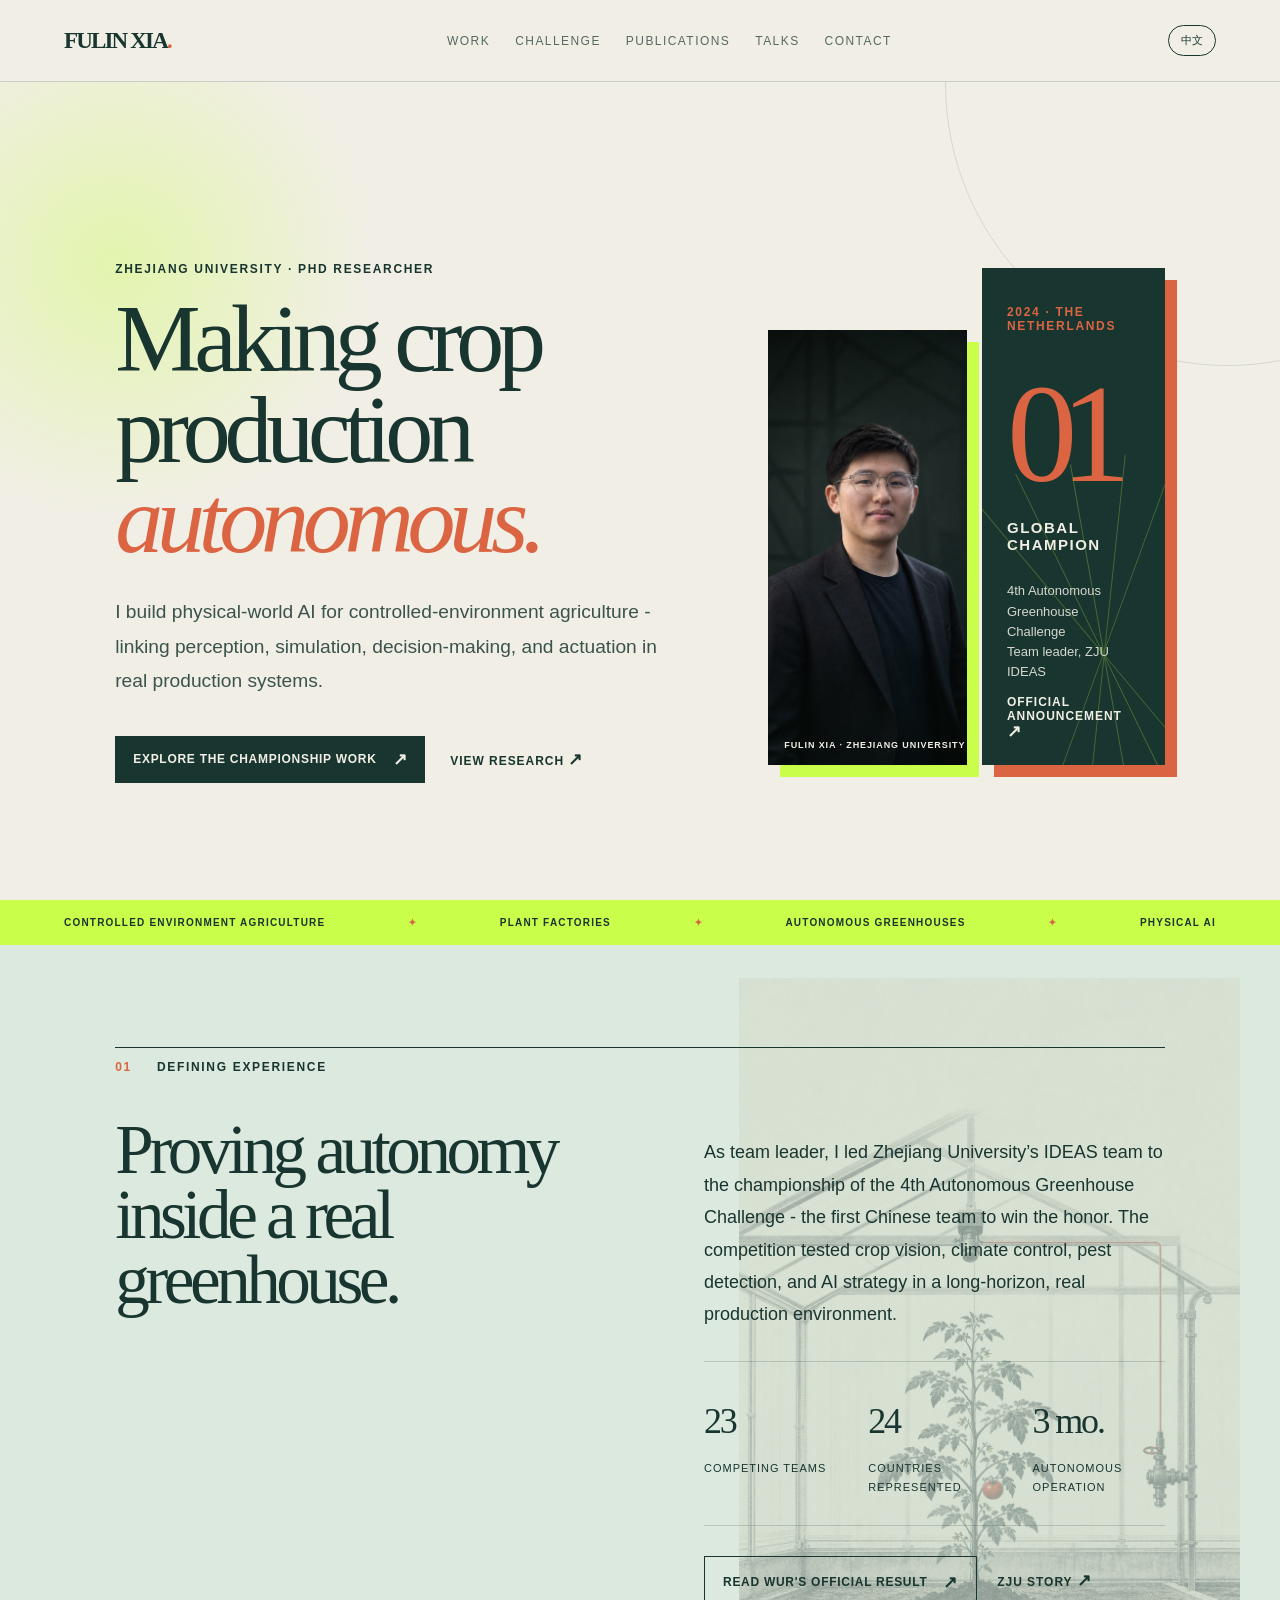
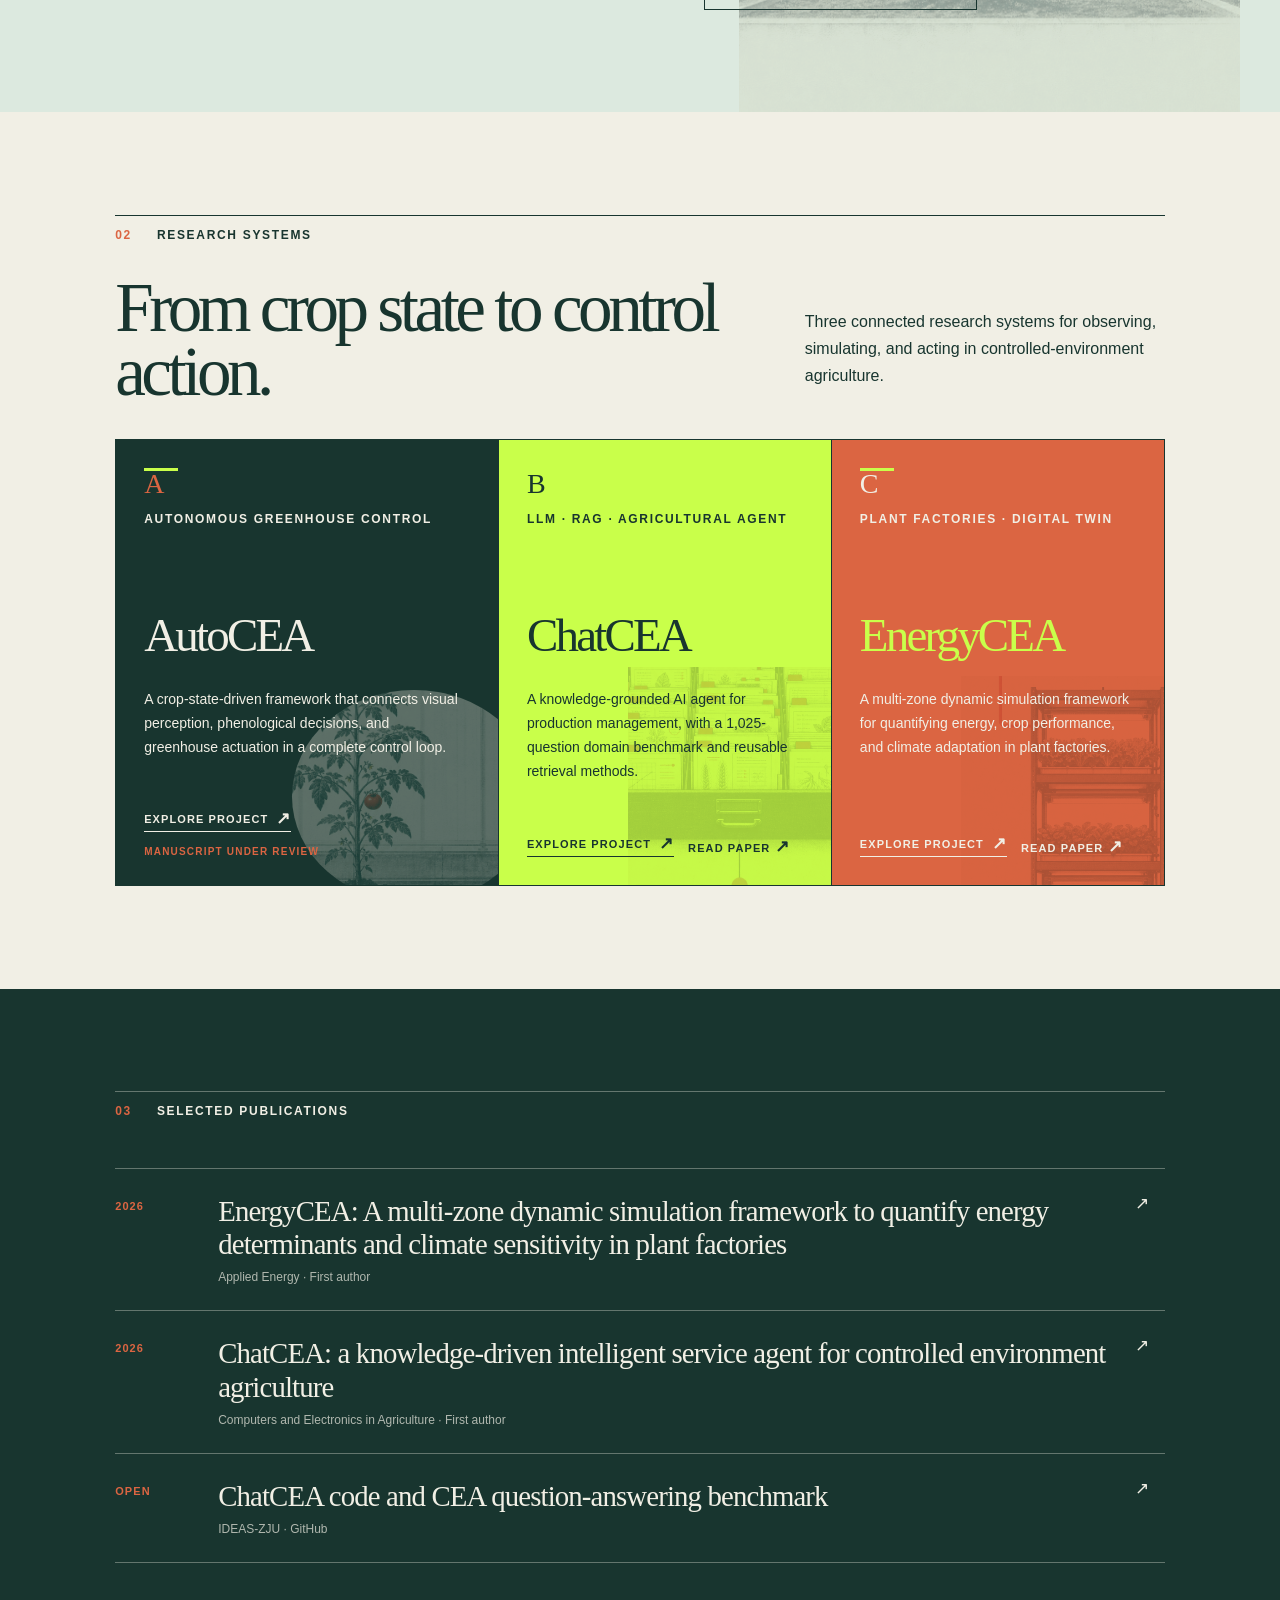
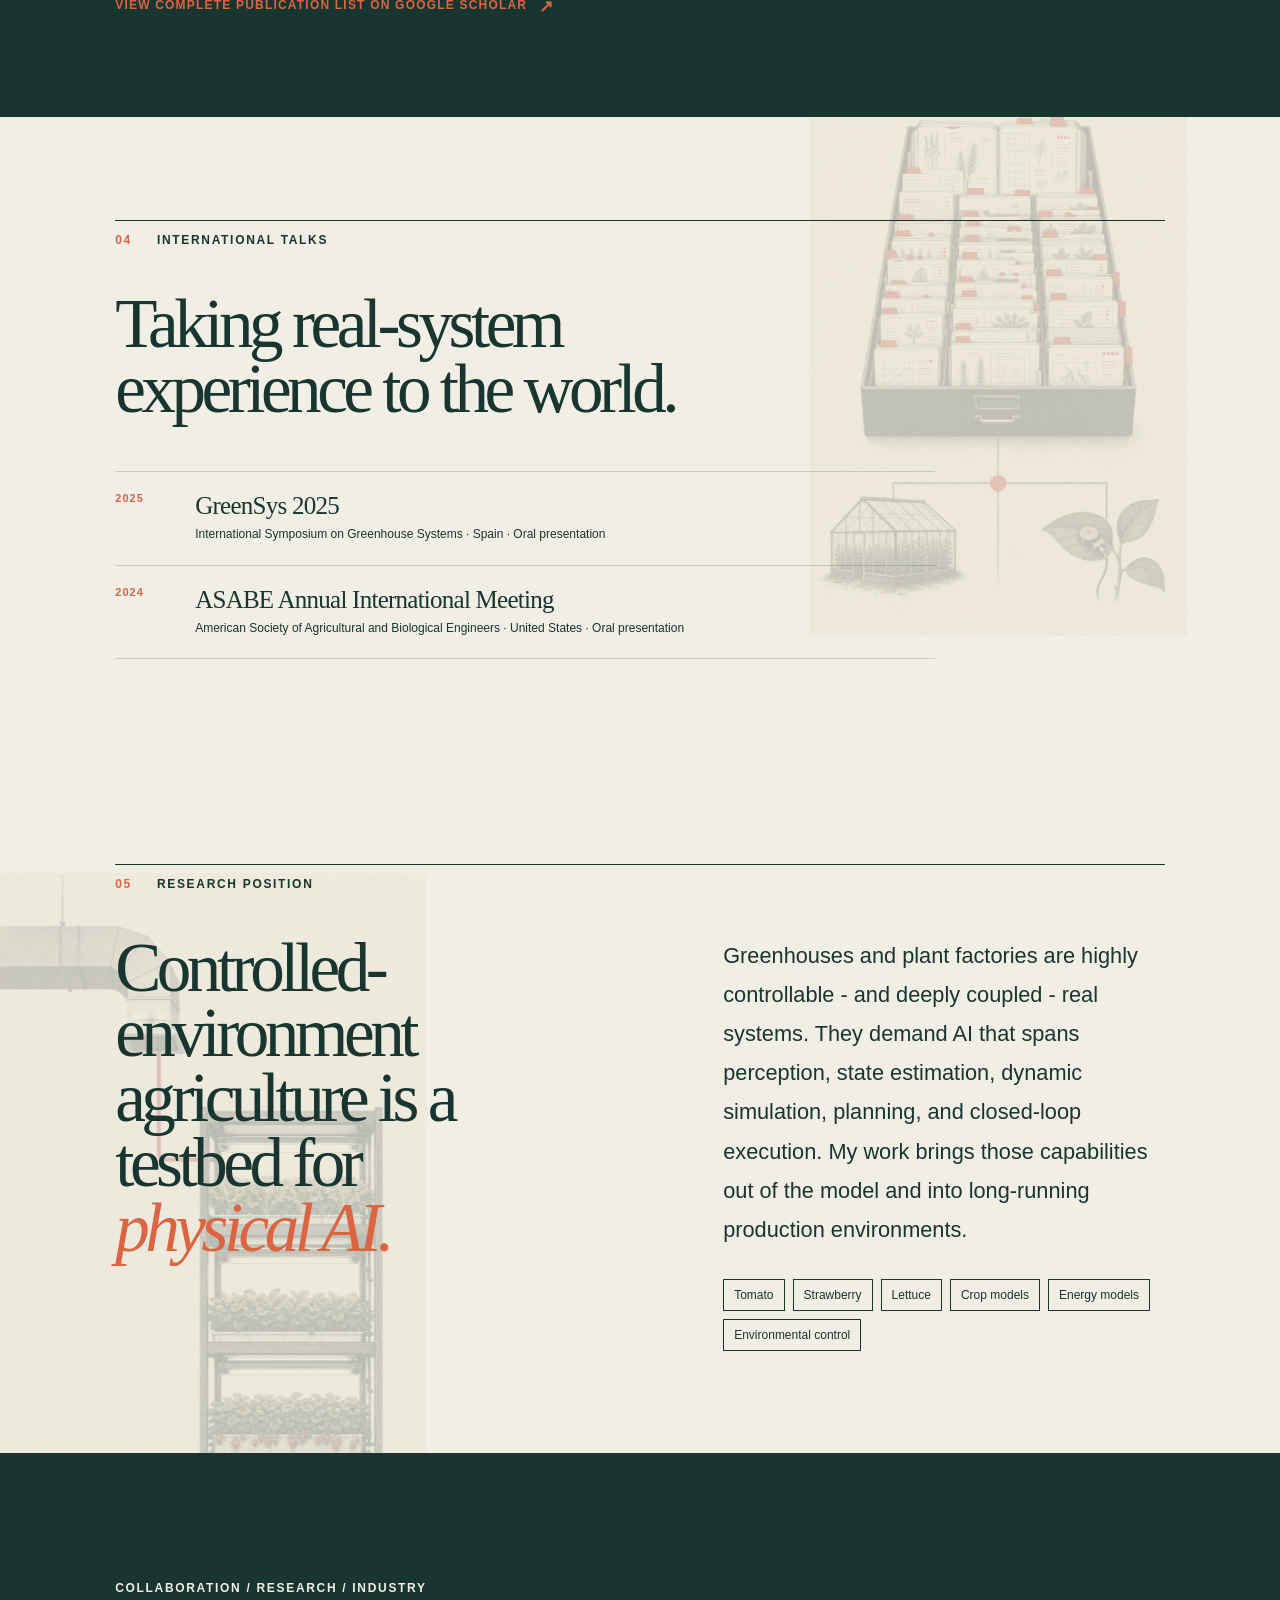
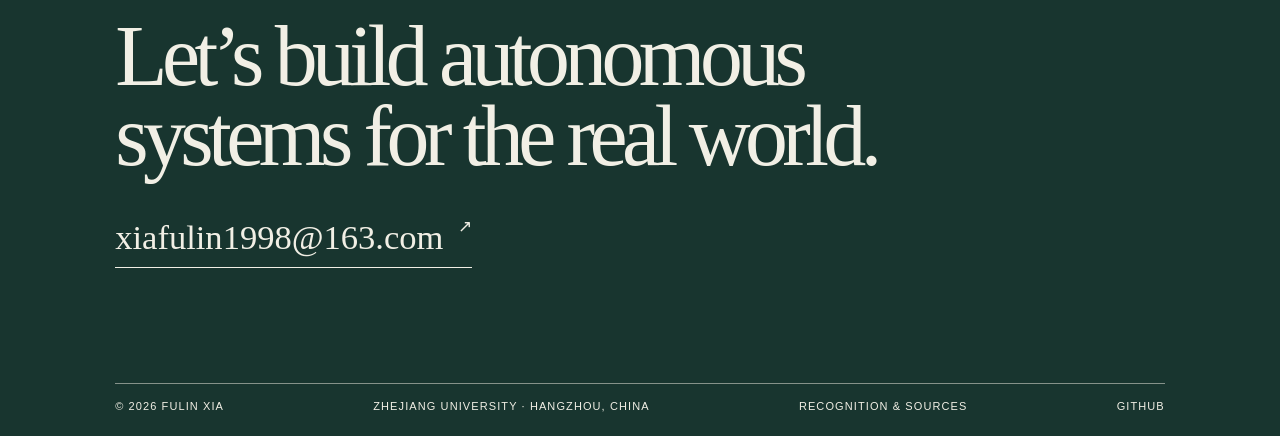
==== commit 47f3e8ff: "Add files via upload" ====
--- a/index.html
+++ b/index.html
@@ -16,7 +16,7 @@
       {"@context":"https://schema.org","@graph":[{"@type":"Person","@id":"https://xia-fulin.github.io/#fulin-xia","name":"Fulin Xia","alternateName":["夏福霖","XIA Fulin"],"url":"https://xia-fulin.github.io/","jobTitle":"PhD Researcher in AI-driven Controlled Environment Agriculture","affiliation":{"@type":"CollegeOrUniversity","name":"Zhejiang University"},"sameAs":["https://scholar.google.com/citations?view_op=list_works&hl=zh-CN&user=x4_uzuYAAAAJ","https://github.com/Xia-FULIN"],"knowsAbout":["Artificial Intelligence in Agriculture","Smart Agriculture","Controlled Environment Agriculture","Plant Factory","Vertical Farming","Autonomous Greenhouse","Greenhouse Climate Control","AI Agent for Agriculture","Agricultural Digital Twin","Crop Growth Model","Energy-efficient Plant Factory","Strawberry Production","Tomato Greenhouse Control"]},{"@type":"ResearchProject","name":"AutoCEA","creator":{"@id":"https://xia-fulin.github.io/#fulin-xia"},"about":["Autonomous Greenhouse","Controlled Environment Agriculture","Greenhouse Climate Control"]},{"@type":"ResearchProject","name":"ChatCEA","creator":{"@id":"https://xia-fulin.github.io/#fulin-xia"},"about":["AI Agent for Agriculture","Agriculture LLM","Controlled Environment Agriculture"],"url":"https://doi.org/10.1016/j.compag.2026.111733"},{"@type":"ResearchProject","name":"EnergyCEA","creator":{"@id":"https://xia-fulin.github.io/#fulin-xia"},"about":["Plant Factory","Vertical Farming","Energy Optimization","Agricultural Digital Twin"],"url":"https://doi.org/10.1016/j.apenergy.2026.127824"}]}
     </script>
     <title>Fulin Xia | Autonomous Controlled-Environment Agriculture</title>
-    <script type="module" crossorigin src="./assets/index-DZiPakpr.js"></script>
+    <script type="module" crossorigin src="./assets/index-BQY_9MNE.js"></script>
     <link rel="stylesheet" crossorigin href="./assets/index-CJB3i4Ns.css">
   </head>
   <body>
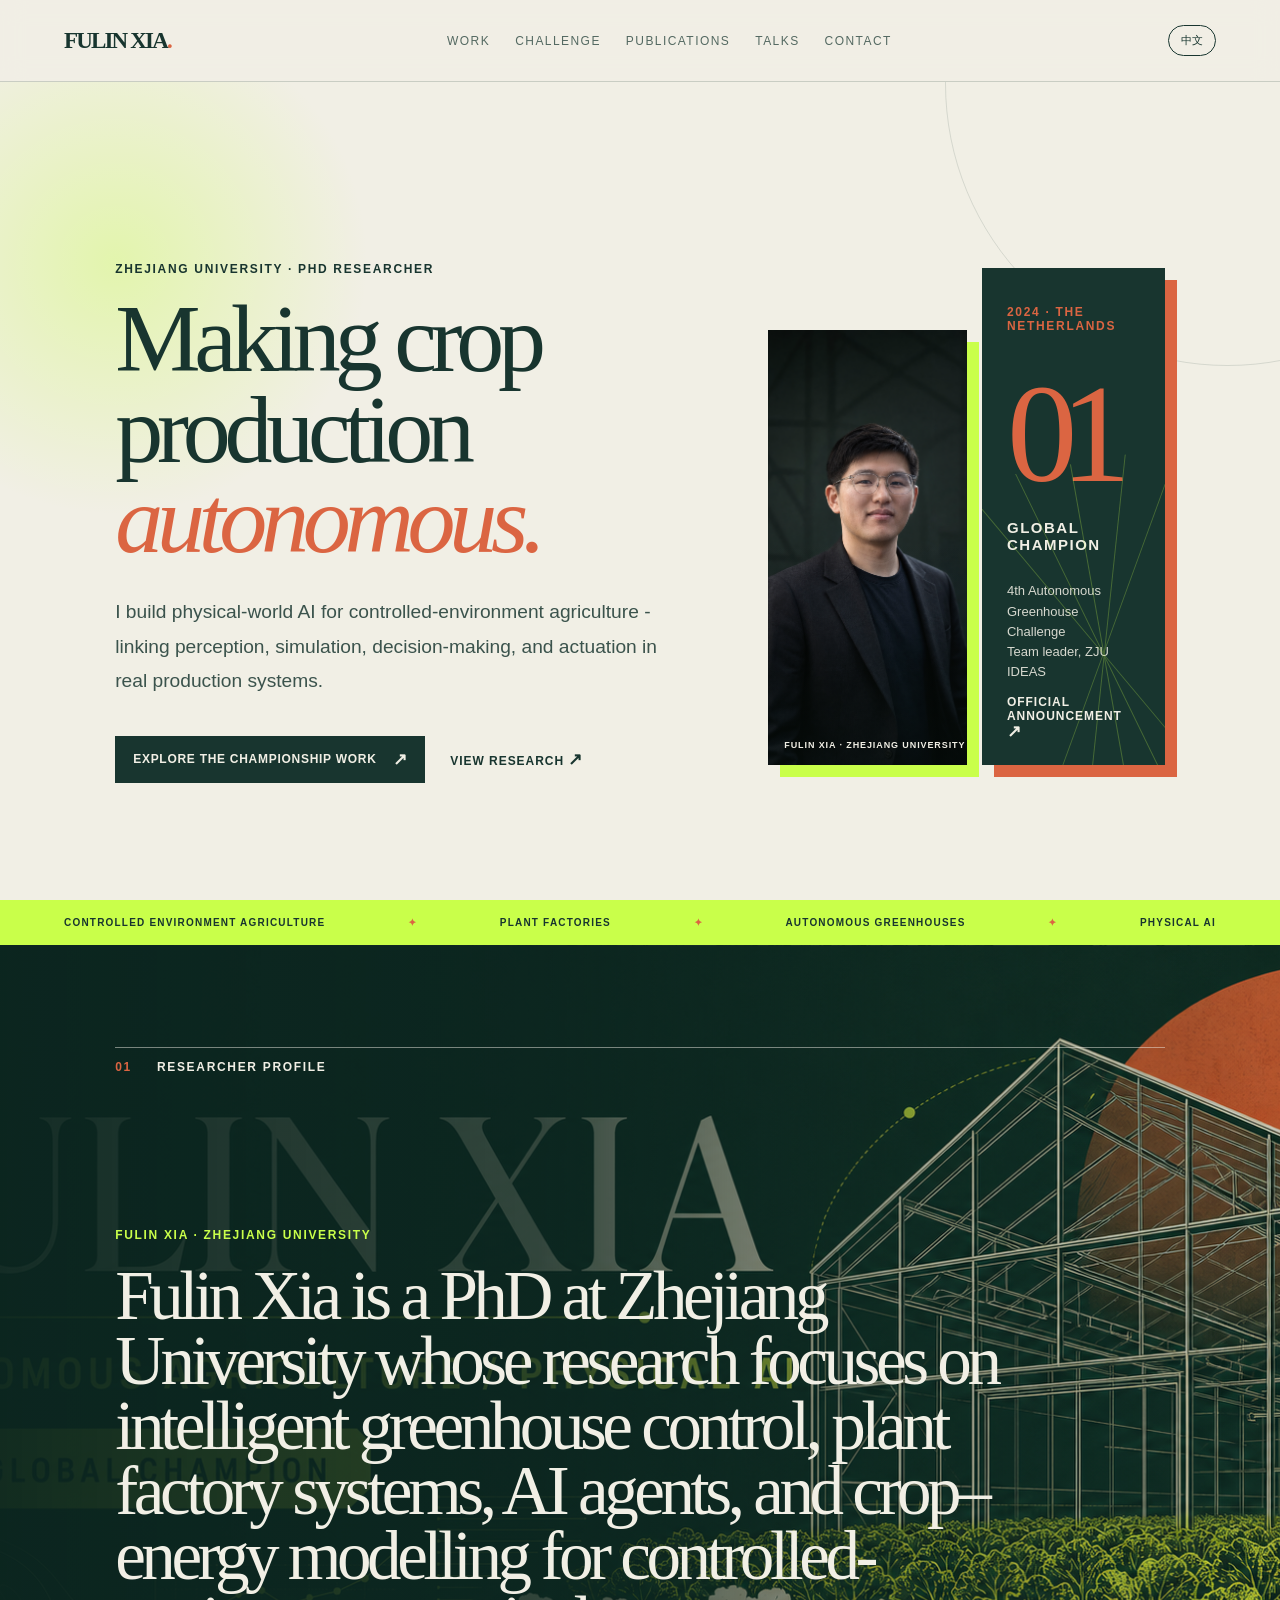
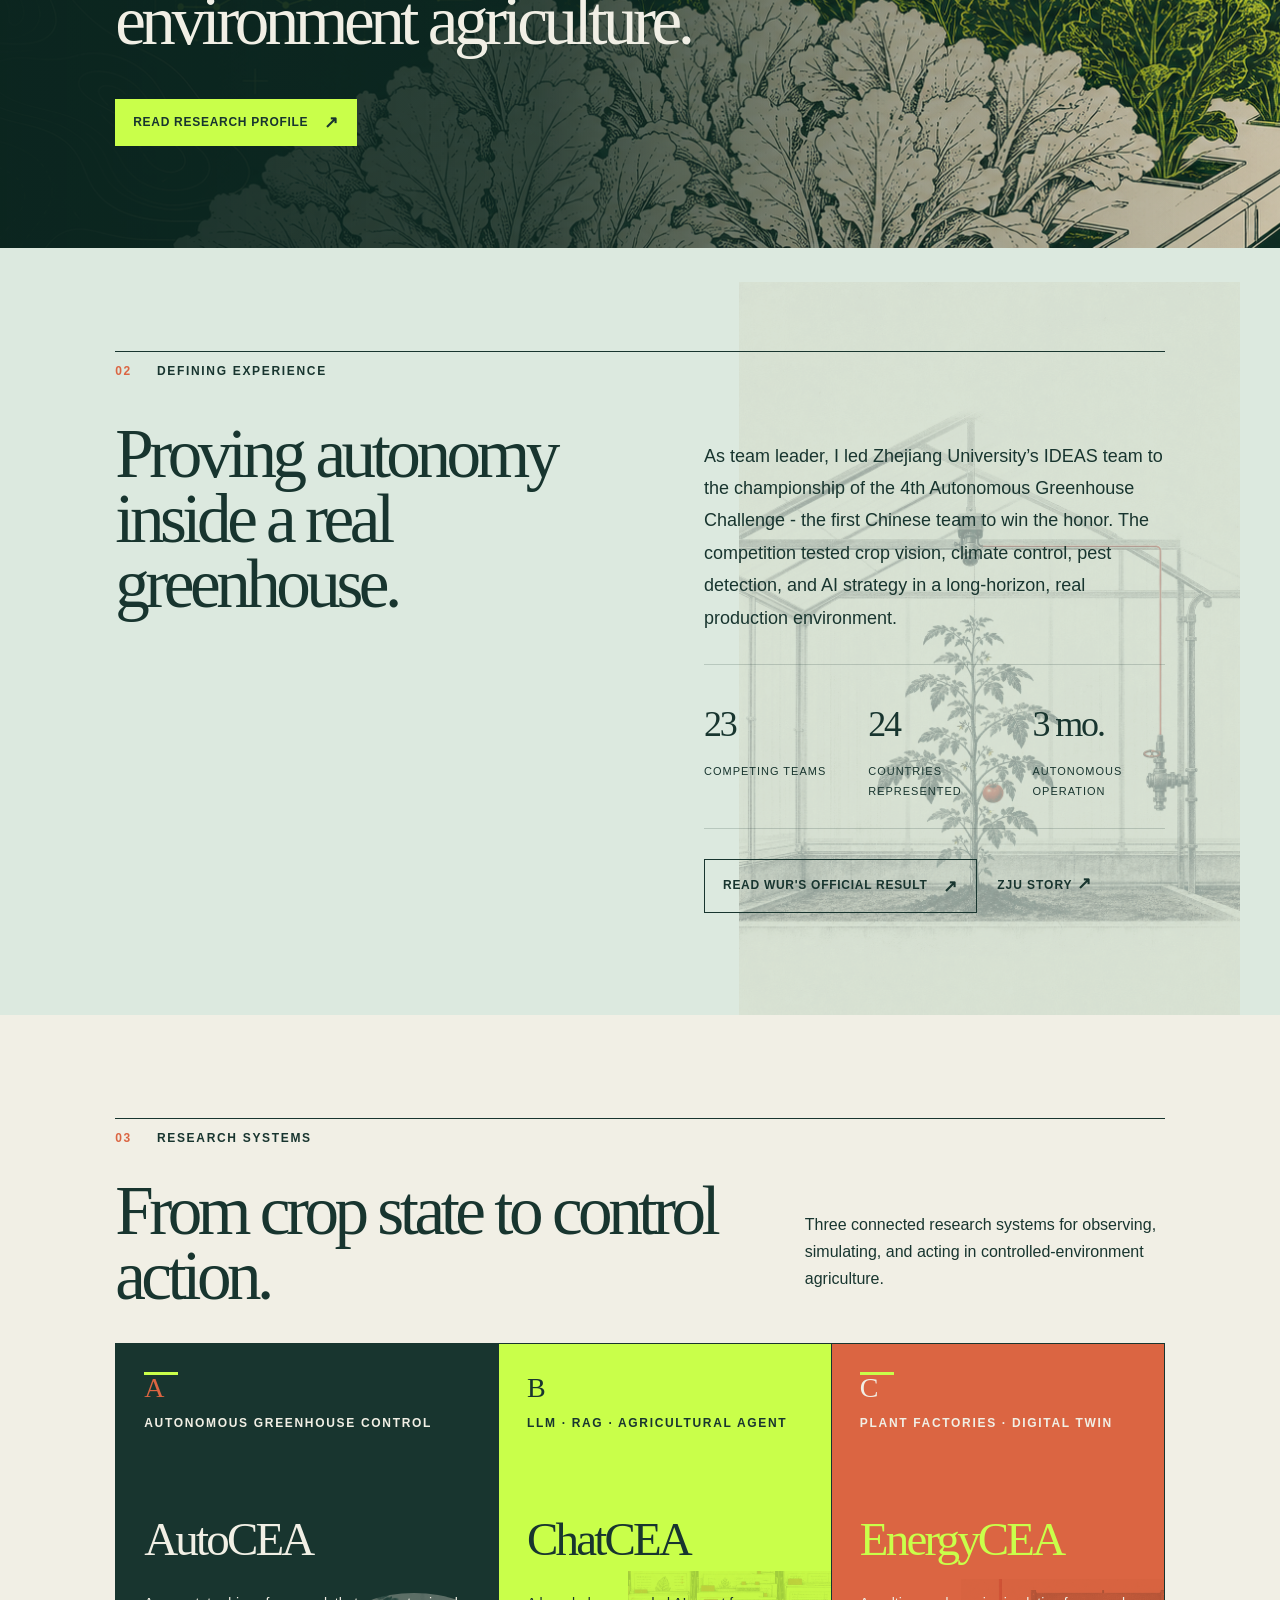
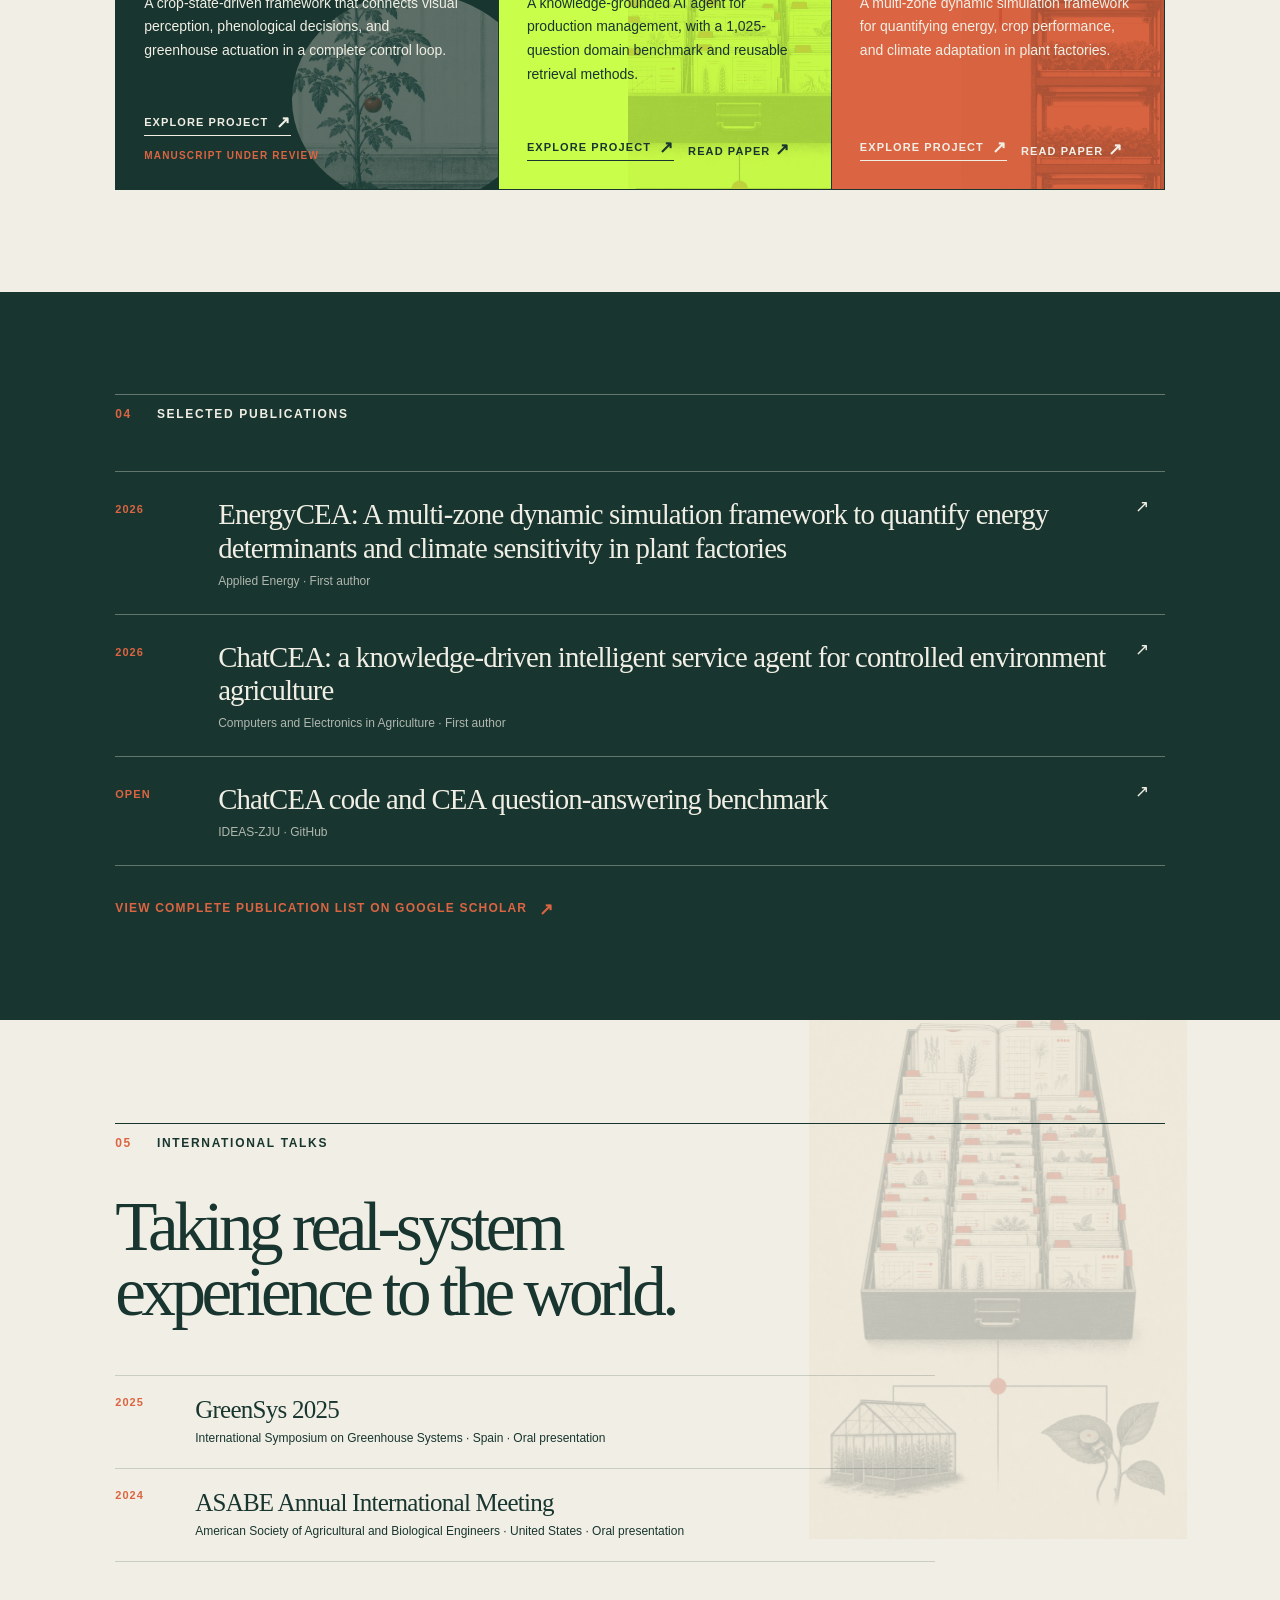
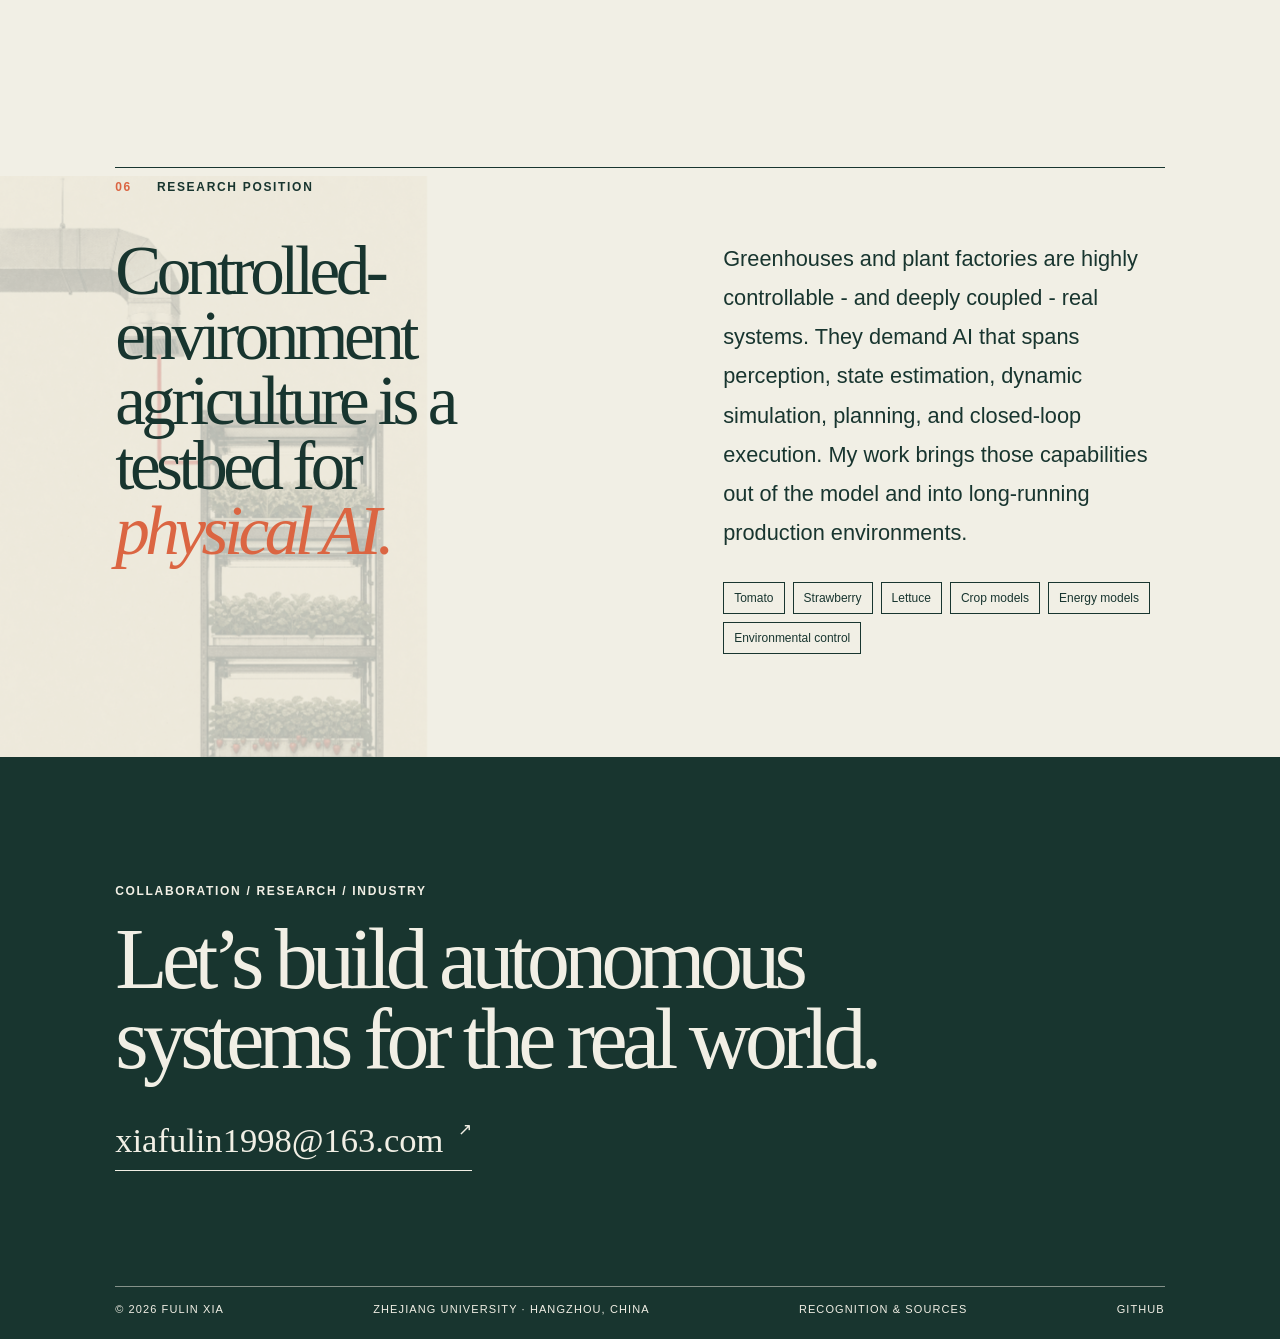
==== commit f34a340e: "Add files via upload" ====
--- a/index.html
+++ b/index.html
@@ -6,18 +6,18 @@
     <meta name="description" content="Fulin Xia is a Zhejiang University PhD researcher working on autonomous greenhouse control, plant-factory simulation, and knowledge-grounded AI for controlled-environment agriculture." />
     <meta name="keywords" content="Controlled Environment Agriculture, Autonomous Greenhouse, Plant Factory, Vertical Farming, Smart Agriculture, AI Agent for Agriculture, Agricultural Digital Twin, Greenhouse Climate Control" />
     <meta name="robots" content="index, follow, max-image-preview:large, max-snippet:-1, max-video-preview:-1" />
-    <link rel="canonical" href="https://xia-fulin.github.io/" />
+    <link rel="canonical" href="https://fulin-xia.xyz/" />
     <meta property="og:type" content="website" />
     <meta property="og:title" content="Fulin Xia | Autonomous Controlled-Environment Agriculture" />
     <meta property="og:description" content="PhD researcher at Zhejiang University working on autonomous greenhouse control, plant-factory simulation, and knowledge-grounded AI for controlled-environment agriculture." />
-    <meta property="og:url" content="https://xia-fulin.github.io/" />
-    <meta property="og:image" content="https://xia-fulin.github.io/og.png" />
+    <meta property="og:url" content="https://fulin-xia.xyz/" />
+    <meta property="og:image" content="https://fulin-xia.xyz/og.png" />
     <script type="application/ld+json">
       {"@context":"https://schema.org","@graph":[{"@type":"Person","@id":"https://xia-fulin.github.io/#fulin-xia","name":"Fulin Xia","alternateName":["夏福霖","XIA Fulin"],"url":"https://xia-fulin.github.io/","jobTitle":"PhD Researcher in AI-driven Controlled Environment Agriculture","affiliation":{"@type":"CollegeOrUniversity","name":"Zhejiang University"},"sameAs":["https://scholar.google.com/citations?view_op=list_works&hl=zh-CN&user=x4_uzuYAAAAJ","https://github.com/Xia-FULIN"],"knowsAbout":["Artificial Intelligence in Agriculture","Smart Agriculture","Controlled Environment Agriculture","Plant Factory","Vertical Farming","Autonomous Greenhouse","Greenhouse Climate Control","AI Agent for Agriculture","Agricultural Digital Twin","Crop Growth Model","Energy-efficient Plant Factory","Strawberry Production","Tomato Greenhouse Control"]},{"@type":"ResearchProject","name":"AutoCEA","creator":{"@id":"https://xia-fulin.github.io/#fulin-xia"},"about":["Autonomous Greenhouse","Controlled Environment Agriculture","Greenhouse Climate Control"]},{"@type":"ResearchProject","name":"ChatCEA","creator":{"@id":"https://xia-fulin.github.io/#fulin-xia"},"about":["AI Agent for Agriculture","Agriculture LLM","Controlled Environment Agriculture"],"url":"https://doi.org/10.1016/j.compag.2026.111733"},{"@type":"ResearchProject","name":"EnergyCEA","creator":{"@id":"https://xia-fulin.github.io/#fulin-xia"},"about":["Plant Factory","Vertical Farming","Energy Optimization","Agricultural Digital Twin"],"url":"https://doi.org/10.1016/j.apenergy.2026.127824"}]}
     </script>
     <title>Fulin Xia | Autonomous Controlled-Environment Agriculture</title>
-    <script type="module" crossorigin src="./assets/index-BQY_9MNE.js"></script>
-    <link rel="stylesheet" crossorigin href="./assets/index-CJB3i4Ns.css">
+    <script type="module" crossorigin src="./assets/index-BZDVvbT2.js"></script>
+    <link rel="stylesheet" crossorigin href="./assets/index-ChWG8e2L.css">
   </head>
   <body>
     <div id="root"></div>
--- a/assets/index-ChWG8e2L.css
+++ b/assets/index-ChWG8e2L.css
@@ -0,0 +1 @@
+.profile-intro{background:var(--ink);color:var(--cream);isolation:isolate;min-height:650px;position:relative;overflow:hidden}.profile-intro .section-kicker{z-index:1;border-color:#f1efe57a;position:relative}.profile-backdrop{opacity:.94;z-index:-1;background-image:linear-gradient(90deg,#0b251ff5 0%,#0b251fd1 42%,#0b251f4d 71%,#0b251f14 100%),url(../og.png);background-position:50%;background-size:cover;position:absolute;inset:0}.profile-intro-copy{z-index:1;max-width:min(950px,73vw);padding-top:clamp(76px,12vw,180px);position:relative}.profile-intro .eyebrow{color:var(--acid);margin:0 0 22px}.profile-intro h2{letter-spacing:-.055em;max-width:950px;margin:0;font-size:clamp(42px,5.25vw,80px);line-height:1.02}.profile-button{background:var(--acid);color:var(--ink);margin-top:45px}.profile-button:hover{background:var(--cream)}*{box-sizing:border-box}html{scroll-behavior:smooth}body{background:var(--cream);color:var(--ink);margin:0;font-family:Aptos,Noto Sans SC,Microsoft YaHei,sans-serif;font-size:16px}a{color:inherit;text-decoration:none}.nav{border-bottom:1px solid var(--line);z-index:5;justify-content:space-between;align-items:center;height:82px;padding:0 clamp(24px,5vw,76px);display:flex;position:relative}.wordmark{letter-spacing:-.08em;font-family:Georgia,serif;font-size:23px;font-weight:700}.wordmark span{color:var(--clay)}.nav-links{text-transform:uppercase;letter-spacing:.12em;gap:25px;font-size:11px;display:flex}.nav-links a{opacity:.72}.nav-links a:hover{opacity:1}.language{border:1px solid var(--ink);color:var(--ink);font:inherit;cursor:pointer;background:0 0;border-radius:30px;padding:7px 12px;font-size:11px}.hero{background:radial-gradient(circle at 9% 22%,#c9ff4a5c,transparent 19%),var(--cream);grid-template-columns:1.25fr .9fr;align-items:center;gap:clamp(36px,8vw,140px);min-height:calc(100vh - 82px);padding:clamp(64px,10vw,150px) clamp(24px,9vw,140px) 72px;display:grid;overflow:hidden}.eyebrow,.project-type,.card-label{letter-spacing:.14em;text-transform:uppercase;font-size:11px;font-weight:700}.hero h1,.section h2,footer h2{letter-spacing:-.065em;margin:18px 0 30px;font-family:Georgia,Noto Serif SC,Songti SC,serif;font-weight:400;line-height:.94}.hero h1{font-size:clamp(56px,7.5vw,118px)}em{color:var(--clay);font-weight:400}.lede{opacity:.84;max-width:580px;font-size:clamp(16px,1.4vw,20px);line-height:1.8}.hero-actions{align-items:center;gap:25px;margin-top:37px;display:flex}.button{letter-spacing:.06em;text-transform:uppercase;align-items:center;gap:16px;padding:15px 18px;font-size:12px;font-weight:700;display:inline-flex}.primary{background:var(--ink);color:var(--cream)}.outline{border:1px solid var(--ink)}.text-link,.quiet-link{text-transform:uppercase;letter-spacing:.08em;font-size:12px;font-weight:700}.arrow{font-size:17px;line-height:1}.hero-visual{grid-template-columns:1fr .92fr;align-items:end;gap:15px;display:grid}.portrait-wrap{background:var(--ink);height:435px;box-shadow:12px 12px 0 var(--acid);position:relative;overflow:hidden}.portrait-wrap img{object-fit:cover;object-position:50% 22%;filter:saturate(.92);width:100%;height:100%}.portrait-wrap span{color:var(--cream);letter-spacing:.1em;font-size:9px;font-weight:700;position:absolute;bottom:15px;left:16px}.champion-card{background:var(--ink);color:var(--cream);min-height:435px;box-shadow:12px 12px 0 var(--clay);flex-direction:column;justify-content:flex-start;padding:25px;display:flex;position:relative;overflow:hidden}.card-label{color:var(--acid)}.medal{letter-spacing:-.12em;color:var(--acid);margin:38px 0 20px;font-family:Georgia,serif;font-size:clamp(94px,11vw,160px);line-height:.72}.card-title{letter-spacing:.1em;font-size:15px;font-weight:700}.card-text{white-space:pre-line;opacity:.88;font-size:13px;line-height:1.55}.card-link{letter-spacing:.08em;text-transform:uppercase;z-index:2;margin-top:auto;font-size:11px;font-weight:700}.greenhouse-lines{opacity:.26;width:93%;height:65%;position:absolute;inset:auto -10% -20px auto;transform:rotate(-10deg)}.greenhouse-lines i{background:var(--acid);transform-origin:bottom;width:1px;height:100%;position:absolute;bottom:0}.greenhouse-lines i:first-child{left:5%;transform:skew(-30deg)}.greenhouse-lines i:nth-child(2){left:28%;transform:skew(-16deg)}.greenhouse-lines i:nth-child(3){left:50%}.greenhouse-lines i:nth-child(4){left:72%;transform:skew(16deg)}.greenhouse-lines i:nth-child(5){left:94%;transform:skew(30deg)}.signal-strip{background:var(--acid);letter-spacing:.12em;white-space:nowrap;justify-content:space-between;gap:12px;padding:17px 5vw;font-size:10px;font-weight:700;display:flex;overflow:hidden}.signal-strip b{color:var(--clay)}.section{padding:clamp(75px,11vw,160px) clamp(24px,9vw,140px)}.section-kicker{letter-spacing:.14em;text-transform:uppercase;border-top:1px solid var(--ink);gap:25px;padding-top:12px;font-size:11px;font-weight:700;display:flex}.section-kicker span{color:var(--clay)}.challenge{background:var(--mist)}.challenge-grid{grid-template-columns:1fr 1fr;gap:clamp(35px,10vw,170px);padding-top:44px;display:grid}.section h2{margin:0;font-size:clamp(43px,5.4vw,82px)}.challenge-body{max-width:530px;font-size:17px;line-height:1.8}.challenge-facts{border-block:1px solid var(--line);gap:32px;margin:30px 0;padding:27px 0;display:flex}.challenge-facts div{flex:1}.challenge-facts dt{letter-spacing:-.06em;font-family:Georgia,serif;font-size:36px}.challenge-facts dd{text-transform:uppercase;letter-spacing:.09em;margin:5px 0 0;font-size:11px}.evidence-links{flex-wrap:wrap;align-items:center;gap:20px;display:flex}.challenge-photo{grid-template-columns:1fr 270px;align-items:end;gap:25px;margin:70px 0 0;display:grid}.challenge-photo img{filter:saturate(.88);width:100%;box-shadow:10px 10px 0 var(--ink);display:block}figcaption{letter-spacing:.05em;font-size:11px;line-height:1.6}.work{background:var(--cream)}.section-heading{justify-content:space-between;align-items:end;gap:48px;padding:45px 0;display:flex}.section-heading h2{max-width:670px}.section-heading p{max-width:360px;line-height:1.7}.project-grid{background:var(--ink);border:1px solid var(--ink);grid-template-columns:1.15fr 1fr 1fr;gap:1px;display:grid}.project{background:var(--cream);flex-direction:column;min-height:445px;padding:28px;transition:transform .35s;display:flex;position:relative;overflow:hidden}.project-number{font-family:Georgia,serif;font-size:28px}.project h3{letter-spacing:-.06em;margin:70px 0 12px;font-family:Georgia,Noto Serif SC,Songti SC,serif;font-size:47px;font-weight:400}.project p:not(.project-type){max-width:315px;font-size:14px;line-height:1.7}.project a{letter-spacing:.1em;text-transform:uppercase;margin-top:auto;font-size:11px;font-weight:700}.project.auto{background:var(--ink);color:var(--cream)}.project.auto:after{content:"";border:1px solid var(--acid);width:250px;height:250px;box-shadow:0 0 0 28px var(--ink),0 0 0 29px var(--acid);border-radius:50%;position:absolute;bottom:-75px;right:-75px}.project.auto .project-number{color:var(--acid)}.status{letter-spacing:.12em;color:var(--acid);margin-top:auto;font-size:10px;font-weight:700}.project.chat{background:var(--acid)}.publications{background:var(--ink);color:var(--cream)}.publications .section-kicker{border-color:#f1efe559}.publication-list{border-top:1px solid #f1efe559;margin-top:50px}.publication{border-bottom:1px solid #f1efe559;grid-template-columns:85px 1fr 30px;align-items:start;gap:18px;padding:26px 0;display:grid}.publication:hover h3{color:var(--acid)}.pub-year{letter-spacing:.1em;color:var(--acid);padding-top:5px;font-size:11px;font-weight:700}.publication h3{letter-spacing:-.03em;margin:0 0 9px;font-family:Georgia,Noto Serif SC,Songti SC,serif;font-size:clamp(21px,2.25vw,34px);font-weight:400;line-height:1.15}.publication p{opacity:.7;margin:0;font-size:12px}.scholar-link{color:var(--acid);letter-spacing:.1em;text-transform:uppercase;gap:12px;margin-top:35px;font-size:11px;font-weight:700;display:inline-flex}.talks{background:var(--cream)}.talk-grid{grid-template-columns:1fr 1fr;gap:clamp(35px,9vw,140px);padding-top:45px;display:grid}.talk-photo{margin:0}.talk-photo img{aspect-ratio:1;object-fit:cover;filter:contrast(1.04)saturate(.84);width:100%;box-shadow:10px 10px 0 var(--clay);display:block}.talk-photo figcaption{margin-top:15px}.talk-copy{flex-direction:column;justify-content:space-between;display:flex}.talk-list{border-top:1px solid var(--line);margin-top:50px}.talk-list article{border-bottom:1px solid var(--line);grid-template-columns:65px 1fr;gap:15px;padding:20px 0;display:grid}.talk-list span{color:var(--clay);letter-spacing:.1em;font-size:11px;font-weight:700}.talk-list h3{letter-spacing:-.03em;margin:0 0 5px;font-family:Georgia,Noto Serif SC,Songti SC,serif;font-size:25px;font-weight:400}.talk-list p{margin:0;font-size:13px;line-height:1.6}.about-grid{grid-template-columns:1fr 1fr;gap:clamp(40px,13vw,190px);padding-top:45px;display:grid}.about-grid p{max-width:590px;margin:0;font-size:clamp(17px,1.7vw,22px);line-height:1.8}.scope-tags{flex-wrap:wrap;gap:8px;margin-top:30px;display:flex}.scope-tags span{border:1px solid var(--ink);border-radius:20px;padding:8px 10px;font-size:11px}.model-figure{background:var(--ink);color:var(--cream);margin:65px 0 0;padding:25px}.model-figure img{filter:saturate(.84);max-width:100%;margin:auto;display:block}.model-figure figcaption{margin-top:14px}footer{background:var(--clay);color:var(--cream);padding:clamp(70px,9vw,130px) clamp(24px,9vw,140px) 24px}footer h2{max-width:900px;margin-top:22px;font-size:clamp(46px,6.7vw,95px)}.email{border-bottom:1px solid var(--cream);gap:15px;padding:10px 0;font-family:Georgia,serif;font-size:clamp(20px,2.7vw,40px);display:inline-flex}.footer-bottom{text-transform:uppercase;letter-spacing:.1em;border-top:1px solid #f1efe580;justify-content:space-between;gap:22px;margin-top:115px;padding-top:16px;font-size:10px;display:flex}@media (width>=761px){.hero-copy,.hero-visual,.section>*{animation:.7s both rise}.hero-visual{animation-delay:.15s}.project:nth-child(2){transition-delay:50ms}.project:nth-child(3){transition-delay:.1s}}@keyframes rise{0%{opacity:0;transform:translateY(18px)}to{opacity:1;transform:translateY(0)}}@media (width<=760px){.nav{height:64px}.nav-links{display:none}.hero{grid-template-columns:1fr;min-height:auto;padding-top:75px}.hero-visual{grid-template-columns:1fr 1fr}.portrait-wrap,.champion-card{height:330px;min-height:330px}.champion-card{box-shadow:7px 7px 0 var(--clay);padding:18px}.medal{font-size:82px}.card-text{font-size:11px}.challenge-grid,.about-grid,.talk-grid{grid-template-columns:1fr}.section-heading{display:block}.section-heading p{margin-top:25px}.project-grid{grid-template-columns:1fr}.project{min-height:330px}.project h3{margin-top:40px}.signal-strip{justify-content:flex-start}.challenge-facts{gap:17px}.challenge-photo{grid-template-columns:1fr;margin-top:48px}.challenge-photo img{box-shadow:7px 7px 0 var(--ink)}.talk-copy{margin-top:30px}.footer-bottom{gap:12px;margin-top:75px;display:grid}.publication{grid-template-columns:53px 1fr 20px}.hero h1{font-size:61px}.hero h1,.section h2,footer h2{letter-spacing:-.045em}.lede,.challenge-body,.about-grid p{line-height:1.85}.button{padding:13px 14px;font-size:10px}.evidence-links{gap:12px}.quiet-link{font-size:10px}}html{scroll-padding-top:96px}a,button{-webkit-tap-highlight-color:transparent}a:focus-visible,button:focus-visible{outline:3px solid var(--acid);outline-offset:4px}.nav{background:color-mix(in srgb, var(--cream) 94%, transparent);-webkit-backdrop-filter:blur(12px);backdrop-filter:blur(12px);position:sticky;top:0}.nav-links a{position:relative}.nav-links a:after{content:"";background:var(--clay);transform-origin:0;height:1px;transition:transform .22s;position:absolute;inset:auto 0 -7px;transform:scaleX(0)}.nav-links a:hover:after,.nav-links a:focus-visible:after{transform:scaleX(1)}.button,.text-link,.quiet-link,.card-link,.scholar-link{transition:color .2s,background-color .2s,transform .2s}.button:hover{transform:translateY(-2px)}.primary:hover{background:var(--clay)}.outline:hover{background:var(--ink);color:var(--cream)}.text-link:hover,.quiet-link:hover{color:var(--clay)}.hero:before{content:"";pointer-events:none;border:1px solid #18352f21;border-radius:50%;width:44vw;height:44vw;position:absolute;top:-22vw;right:-18vw}.hero{position:relative}.hero-copy,.hero-visual{z-index:1;position:relative}.portrait-wrap:after{content:"";pointer-events:none;background:linear-gradient(#0000 48%,#0814117a);position:absolute;inset:0}.portrait-wrap span{z-index:1}.section>*{animation:none}.challenge-grid,.section-heading,.project-grid,.publication-list,.talk-grid,.about-grid{animation:.58s both rise}.project:nth-child(2){transition-delay:70ms}.project:nth-child(3){transition-delay:.14s}.project{border-top:3px solid #0000}.project:hover{border-top-color:var(--ink)}.project.auto:hover{border-top-color:var(--acid)}.talk-grid{grid-template-columns:minmax(0,820px)}.talk-copy{max-width:820px}.talk-list article{transition:padding-left .22s,background-color .22s}.talk-list article:hover{background:#c9ff4a24;padding-left:13px}.scope-tags span{transition:background-color .18s,color .18s}.scope-tags span:hover{background:var(--ink);color:var(--cream)}@media (prefers-reduced-motion:reduce){*,:before,:after{scroll-behavior:auto!important;transition-duration:.01ms!important;animation-duration:.01ms!important;animation-iteration-count:1!important}}@media (width<=760px){.nav{-webkit-backdrop-filter:none;backdrop-filter:none;position:relative}.hero:before{width:92vw;height:92vw;top:-37vw;right:-53vw}.talk-grid{grid-template-columns:1fr}}.section{padding-top:clamp(62px,8vw,112px);padding-bottom:clamp(62px,8vw,112px)}.challenge{padding-top:clamp(68px,8vw,118px);padding-bottom:clamp(68px,8vw,118px)}.section-heading{padding:34px 0}.hero{padding-bottom:clamp(52px,6vw,88px)}.atlas{background:var(--mist);overflow:hidden}.atlas-heading{grid-template-columns:1.08fr .92fr;align-items:end;gap:clamp(35px,10vw,150px);padding:40px 0 34px;display:grid}.atlas-heading h2{margin:0}.atlas-heading p{max-width:480px;margin:0;font-size:17px;line-height:1.8}.atlas-panel{background:#f2eee0;border:1px solid #18352f2e;margin:0;position:relative;overflow:hidden}.atlas-panel:after{content:"";pointer-events:none;background:linear-gradient(90deg,#dce9df2e,#0000 35%,#dce9df2e);position:absolute;inset:0}.atlas-panel img{mix-blend-mode:multiply;width:100%;transition:transform 1.1s cubic-bezier(.2,.8,.2,1);display:block;transform:scale(1.012)}.atlas-panel:hover img{transform:scale(1.045)}.atlas-panel figcaption{z-index:1;color:var(--ink);background:#f1efe5d9;padding:7px 9px;font-size:10px;position:absolute;bottom:15px;left:18px}.reveal{opacity:0;transition:opacity .65s,transform .65s cubic-bezier(.2,.8,.2,1);transform:translateY(22px)}.reveal.is-visible{opacity:1;transform:translateY(0)}@media (prefers-reduced-motion:reduce){.reveal{opacity:1;transform:none}}@media (width<=760px){.section{padding-top:64px;padding-bottom:64px}.atlas-heading{grid-template-columns:1fr;gap:22px;padding:32px 0 25px}.atlas-heading p{font-size:16px;line-height:1.85}.atlas-panel img{object-fit:cover;object-position:center;min-height:225px}}body{background-image:radial-gradient(#10211d0e .55px,#0000 .7px);background-size:5px 5px}.project-grid{background:0 0;border:0;gap:10px}.project{isolation:isolate;border:1px solid var(--line);background:var(--cream);min-height:430px}.project:before{content:"";z-index:1;background:var(--acid);width:34px;height:3px;position:absolute;top:28px;left:28px}.project-art{z-index:0;object-fit:cover;object-position:center;opacity:.34;filter:grayscale(.2)contrast(.96);width:100%;height:100%;transition:transform .7s cubic-bezier(.2,.8,.2,1),opacity .35s;position:absolute;inset:0}.project:hover .project-art{opacity:.42;transform:scale(1.035)}.project>:not(.project-art){z-index:2;position:relative}.project.auto .project-art{opacity:.38;mix-blend-mode:screen;filter:grayscale(.08)contrast()brightness(.92)}.project.auto:hover .project-art{opacity:.45}.project.auto:after{width:0;height:0;box-shadow:none;border:0}.project.chat .project-art{mix-blend-mode:multiply;opacity:.43;filter:grayscale(.05)contrast(1.02)}.project.energy{color:var(--ink);background:#9a9b93}.project.energy .project-art{mix-blend-mode:multiply;opacity:.38;filter:grayscale(.06)contrast(1.02)}.project.chat h3,.project.energy h3{color:var(--acid)}.talk-list article:hover{background:#d3352b14}.scope-tags span{border-radius:0}footer{background:var(--ink)}footer h2 em{color:var(--acid)}@media (width<=760px){.project-grid{gap:8px}.project{min-height:365px}.project-art{object-position:50% 45%;opacity:.29}.project h3{margin-top:42px}}:root{--ink:#18352f;--cream:#f1efe5;--acid:#c9ff4a;--clay:#db6542;--mist:#dce9df;--line:#18352f2e}body{background-image:none}.hero{background:radial-gradient(circle at 9% 22%, #c9ff4a5c, transparent 19%), var(--cream)}.hero:before{border-radius:50%;width:44vw;height:44vw;top:-22vw;right:-18vw;transform:none}.signal-strip{background:var(--acid);color:var(--ink)}.signal-strip b,.card-label,.medal,.project.auto .project-number,.status,.pub-year,.scholar-link{color:var(--clay)}.champion-card{box-shadow:12px 12px 0 var(--clay)}.portrait-wrap{box-shadow:12px 12px 0 var(--acid)}.project-grid{border:1px solid var(--ink);background:var(--ink);gap:1px}.project{isolation:auto;background:var(--cream);border:0;min-height:445px}.project.auto{background:var(--ink)}.project.chat{background:var(--acid);color:var(--ink)}.project.energy{background:var(--clay);color:var(--cream)}.project.chat h3{color:var(--ink)}.project.energy:hover{border-top-color:var(--cream)}.project:hover{transform:translateY(-6px)}.project p:not(.project-type){max-width:315px}.project h3{margin-top:70px}.project-art{display:none}.challenge,.talks,.about{position:relative;overflow:hidden}.challenge:after,.talks:after,.about:after{content:"";z-index:0;pointer-events:none;background-repeat:no-repeat;background-size:contain;transition:opacity .35s,transform .7s cubic-bezier(.2,.8,.2,1);position:absolute}.challenge>*,.talks>*,.about>*{z-index:1;position:relative}.challenge:after{opacity:.38;mix-blend-mode:multiply;background-image:url(../autocea-poster.png);background-position:bottom;width:min(48vw,680px);height:98%;bottom:-18px;left:calc(50% + 42px)}.talks:after{opacity:.24;mix-blend-mode:multiply;background-image:url(../chatcea-poster.png);background-position:top;width:min(36vw,510px);height:88%;top:-48px;right:clamp(-20px,4vw,70px)}.about:after{opacity:.25;mix-blend-mode:multiply;background-image:url(../energycea-poster.png);background-position:0 100%;width:min(39vw,545px);height:98%;bottom:-98px;left:clamp(-110px,-2vw,-24px)}.challenge:hover:after,.talks:hover:after,.about:hover:after{transform:scale(1.025)}.project:after{content:"";z-index:0;pointer-events:none;position:absolute}.project>*{z-index:1;position:relative}.project.auto:after{opacity:.31;mix-blend-mode:screen;background:url(../autocea-poster.png) 74% 76%/175% no-repeat;width:64%;height:48%;bottom:-4%;right:-10%}.project.chat:after{opacity:.23;mix-blend-mode:multiply;background:url(../chatcea-poster.png) 51% 58%/165% no-repeat;width:68%;height:52%;bottom:-3%;right:-7%}.project.energy:after{opacity:.23;mix-blend-mode:multiply;background:url(../energycea-poster.png) 82% 60%/155% no-repeat;width:65%;height:52%;bottom:-5%;right:-4%}.nav-links,.eyebrow,.project-type,.card-label,.section-kicker{font-size:12px}.lede{font-size:clamp(17px,1.5vw,21px)}.challenge-body,.atlas-heading p{font-size:18px}.button,.text-link,.quiet-link,.card-link,.scholar-link,.publication p,.talk-list p,.scope-tags span{font-size:12px}.footer-bottom{font-size:11px}.project h3 a{font:inherit;letter-spacing:inherit;text-transform:none;margin:0}.project-actions{flex-wrap:wrap;align-items:center;gap:14px;margin-top:auto;display:flex}.project .project-actions a{margin:0}.project-link{border-bottom:1px solid;align-items:center;gap:8px;padding-bottom:4px;display:inline-flex}.project-actions .status{margin:0}@media (width<=760px){.project-grid{gap:1px}.project{min-height:330px}.project h3{margin-top:40px}.challenge:after{opacity:.2;width:92vw;height:54%;bottom:-10px;left:28vw}.talks:after{opacity:.15;width:82vw;height:48%;top:-34px;right:-18vw}.about:after{opacity:.14;width:88vw;height:52%;bottom:-48px;left:-34vw}.project.auto:after,.project.chat:after,.project.energy:after{opacity:.18;width:62%;height:48%}}
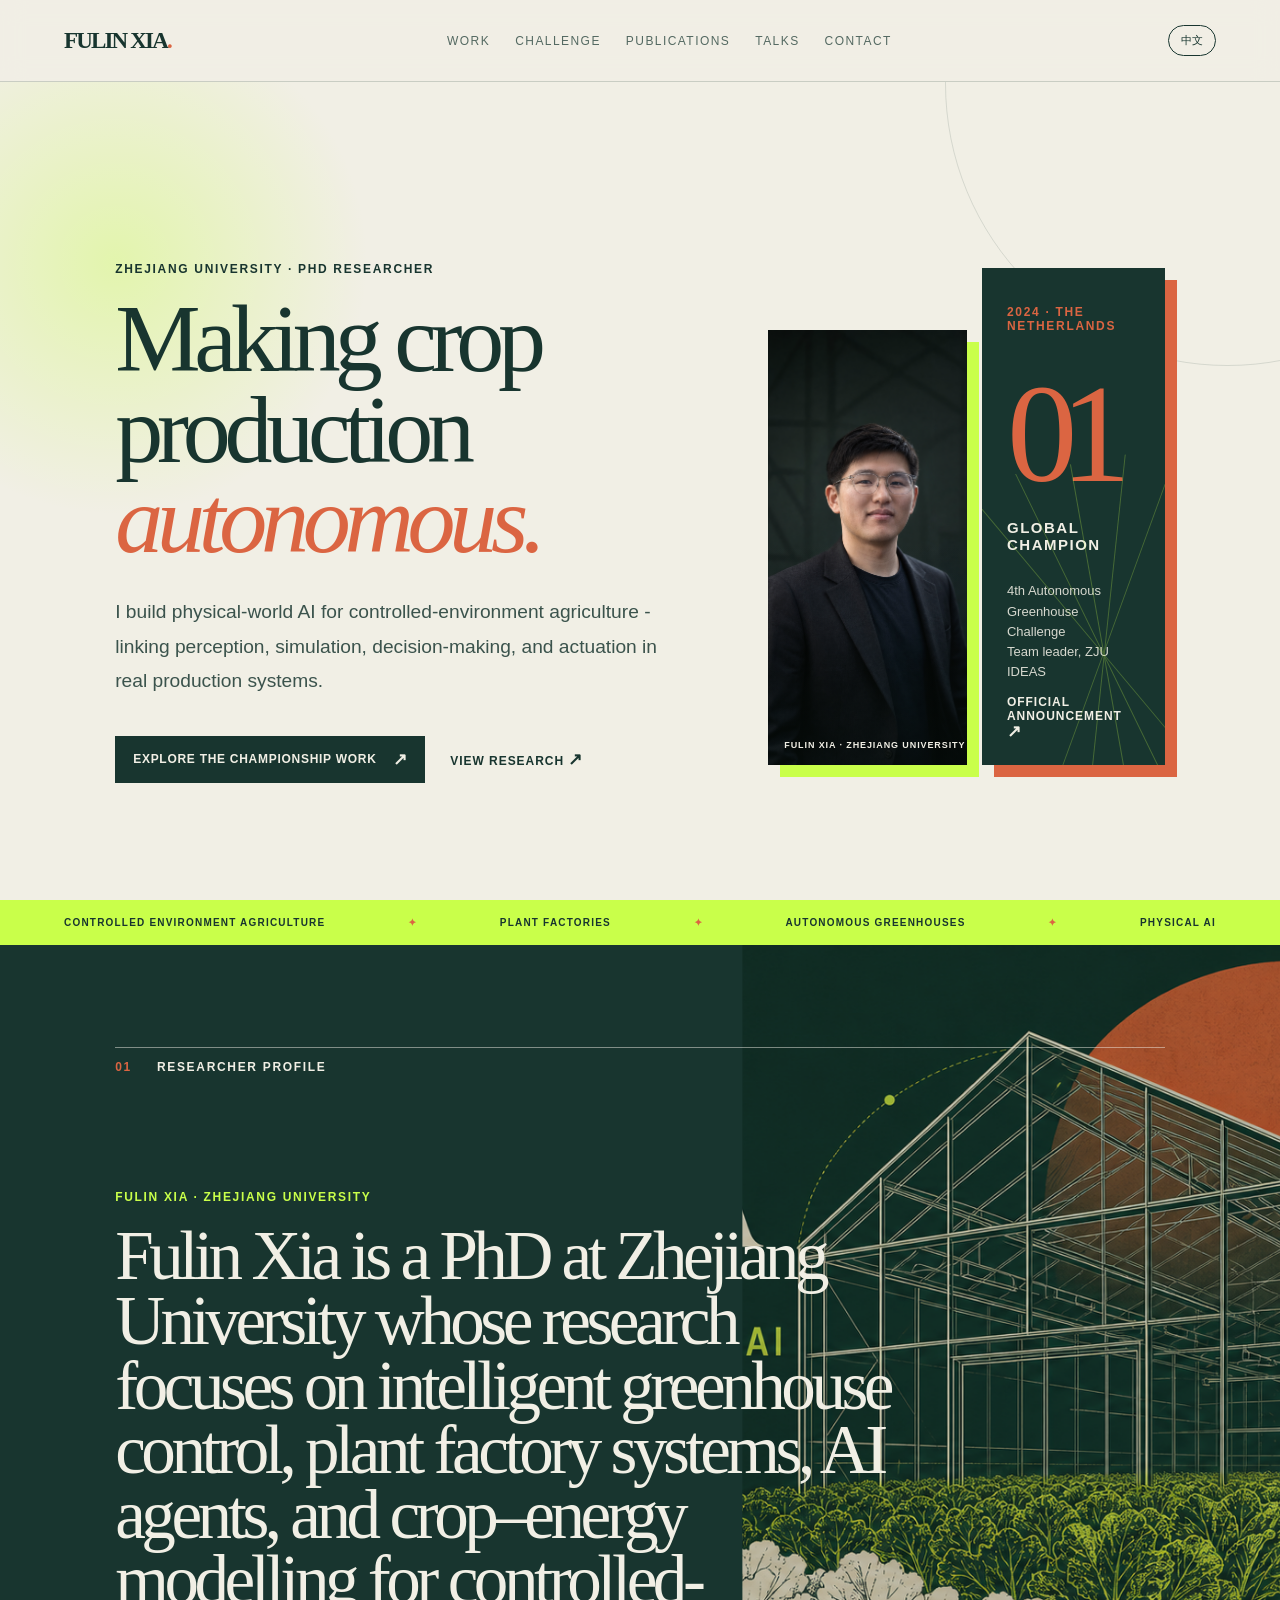
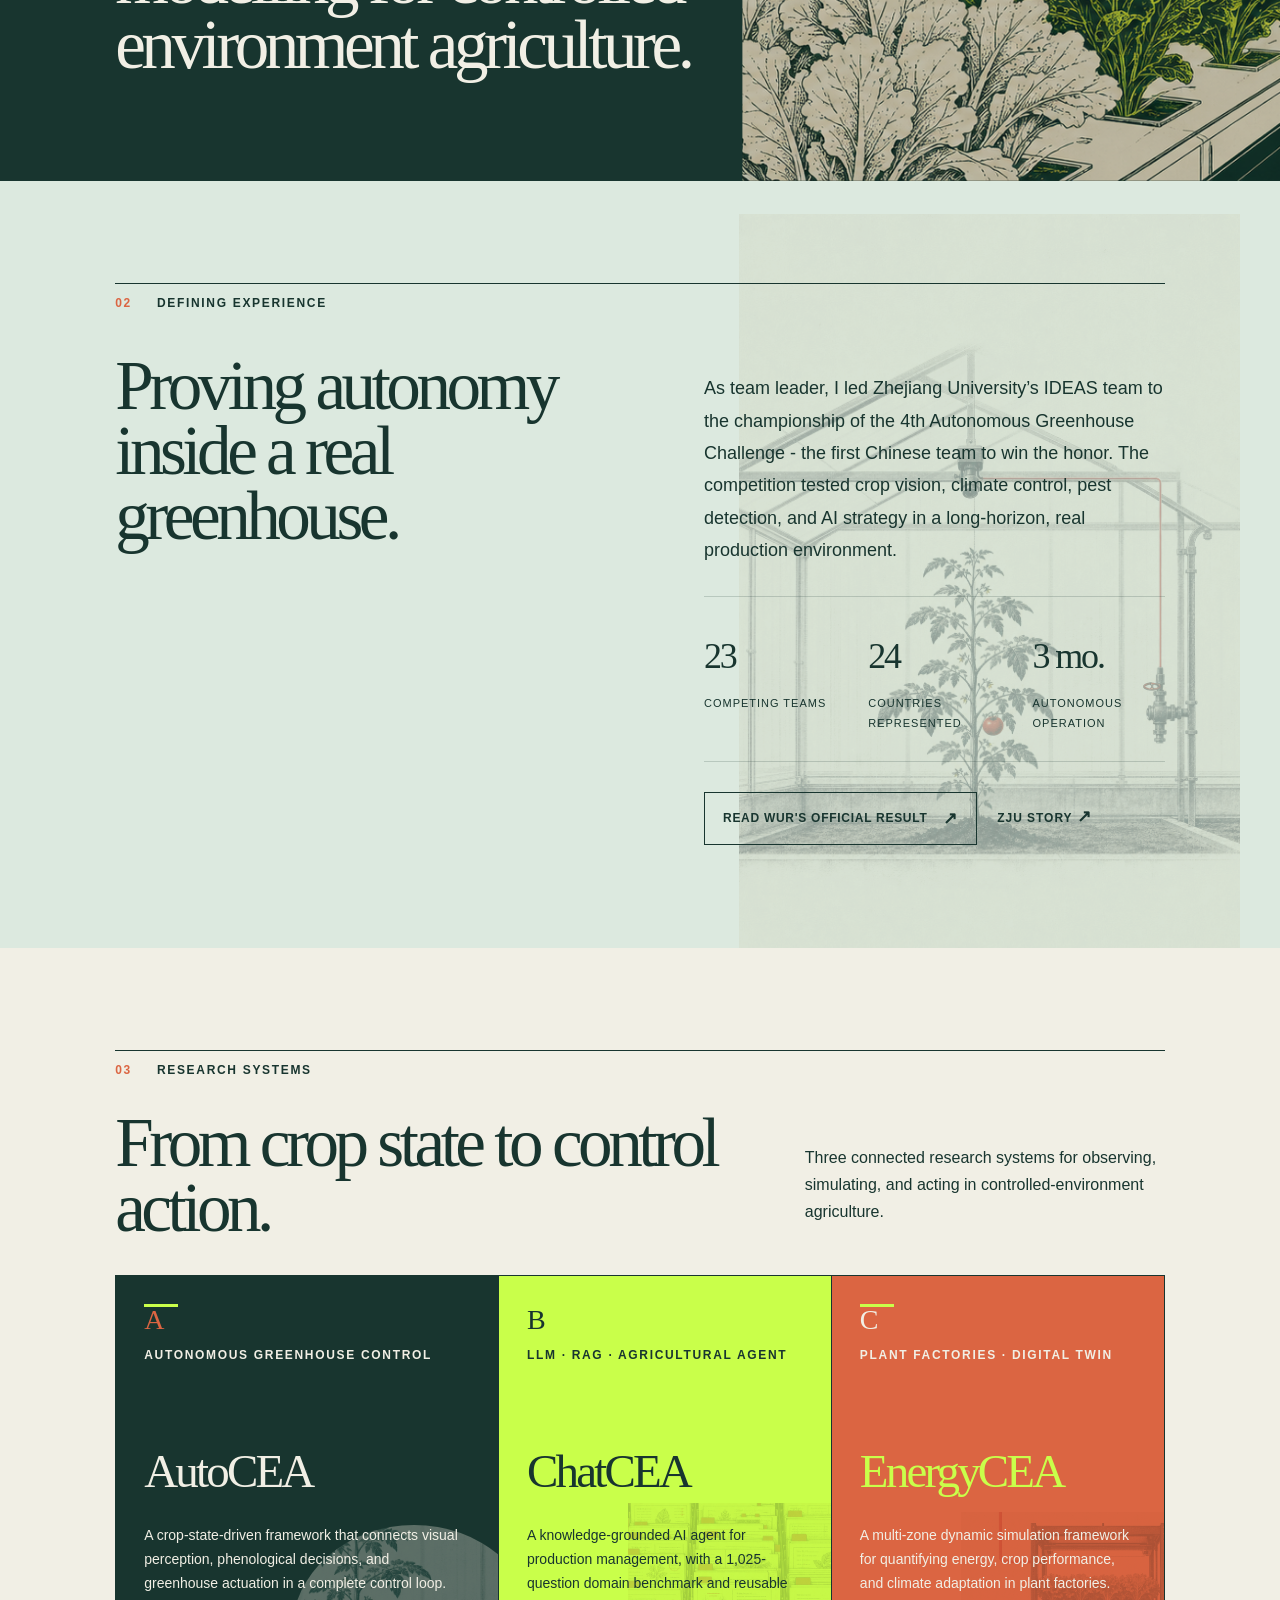
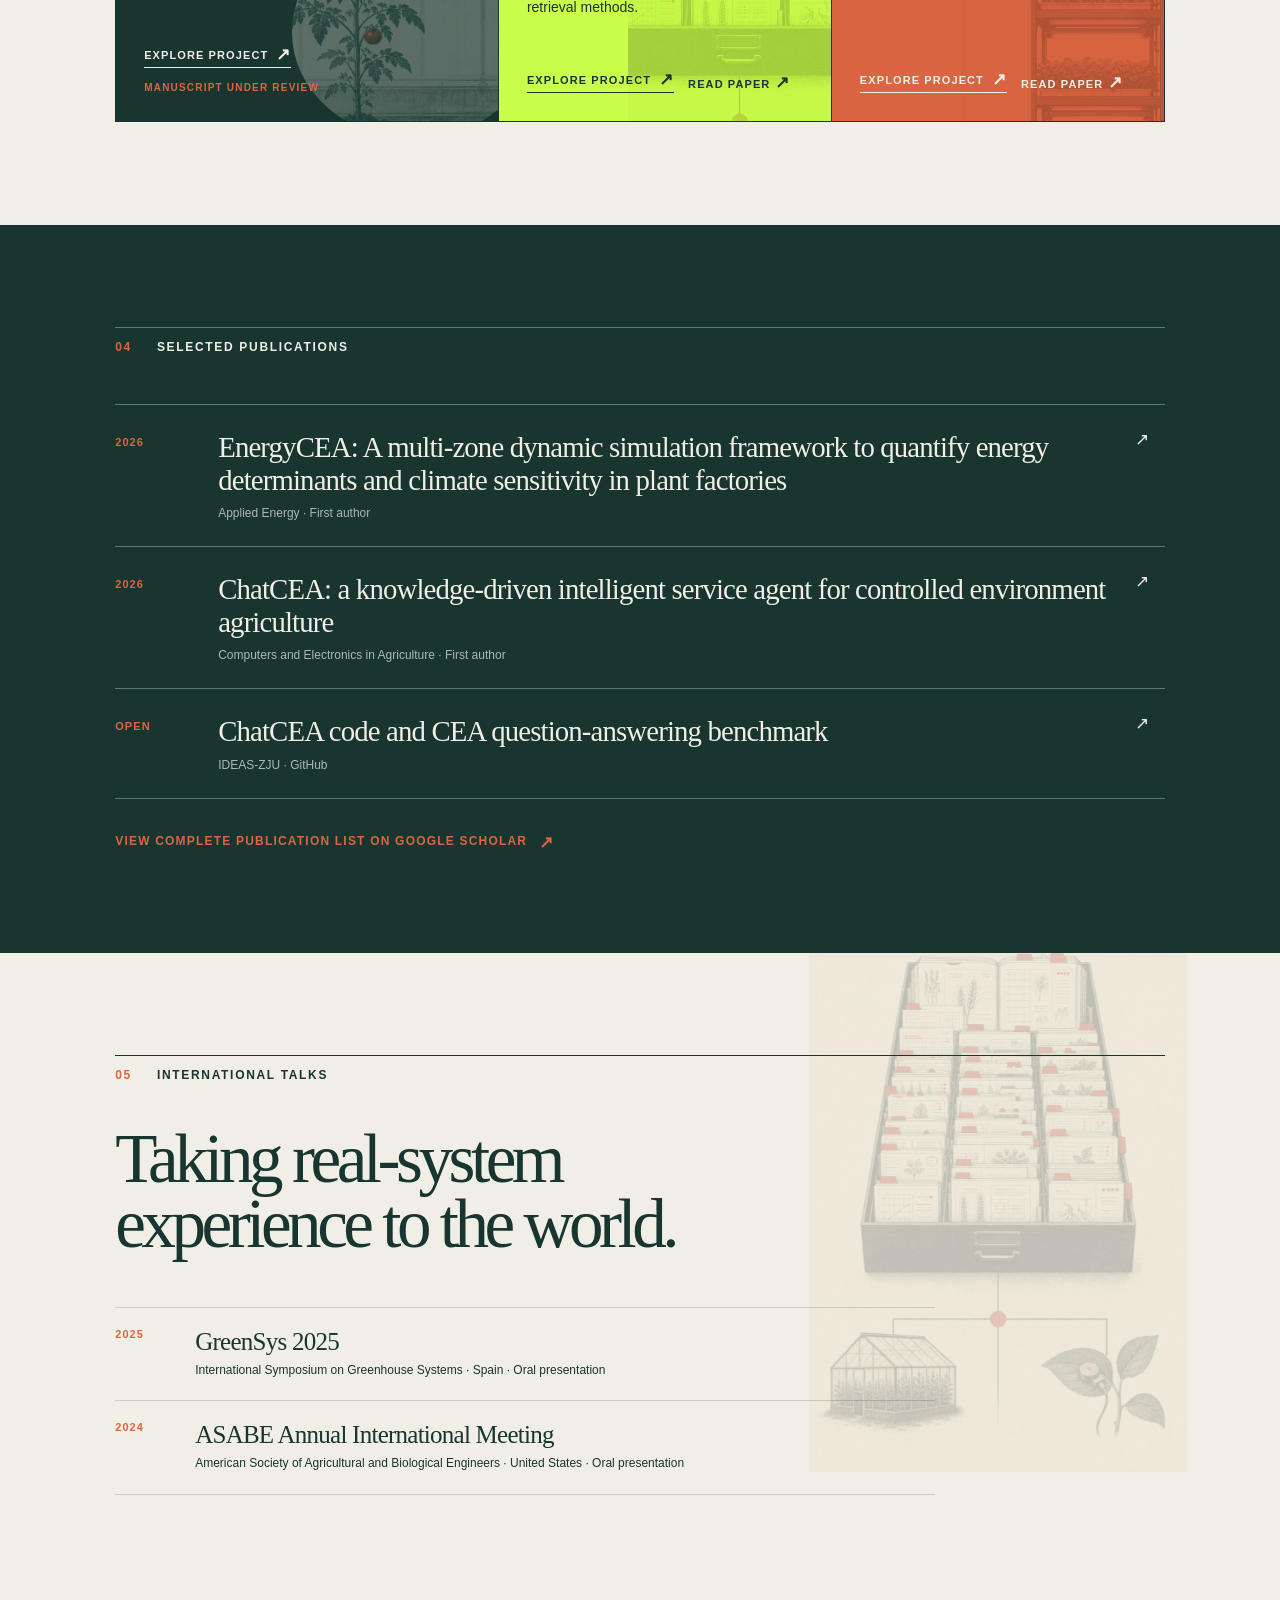
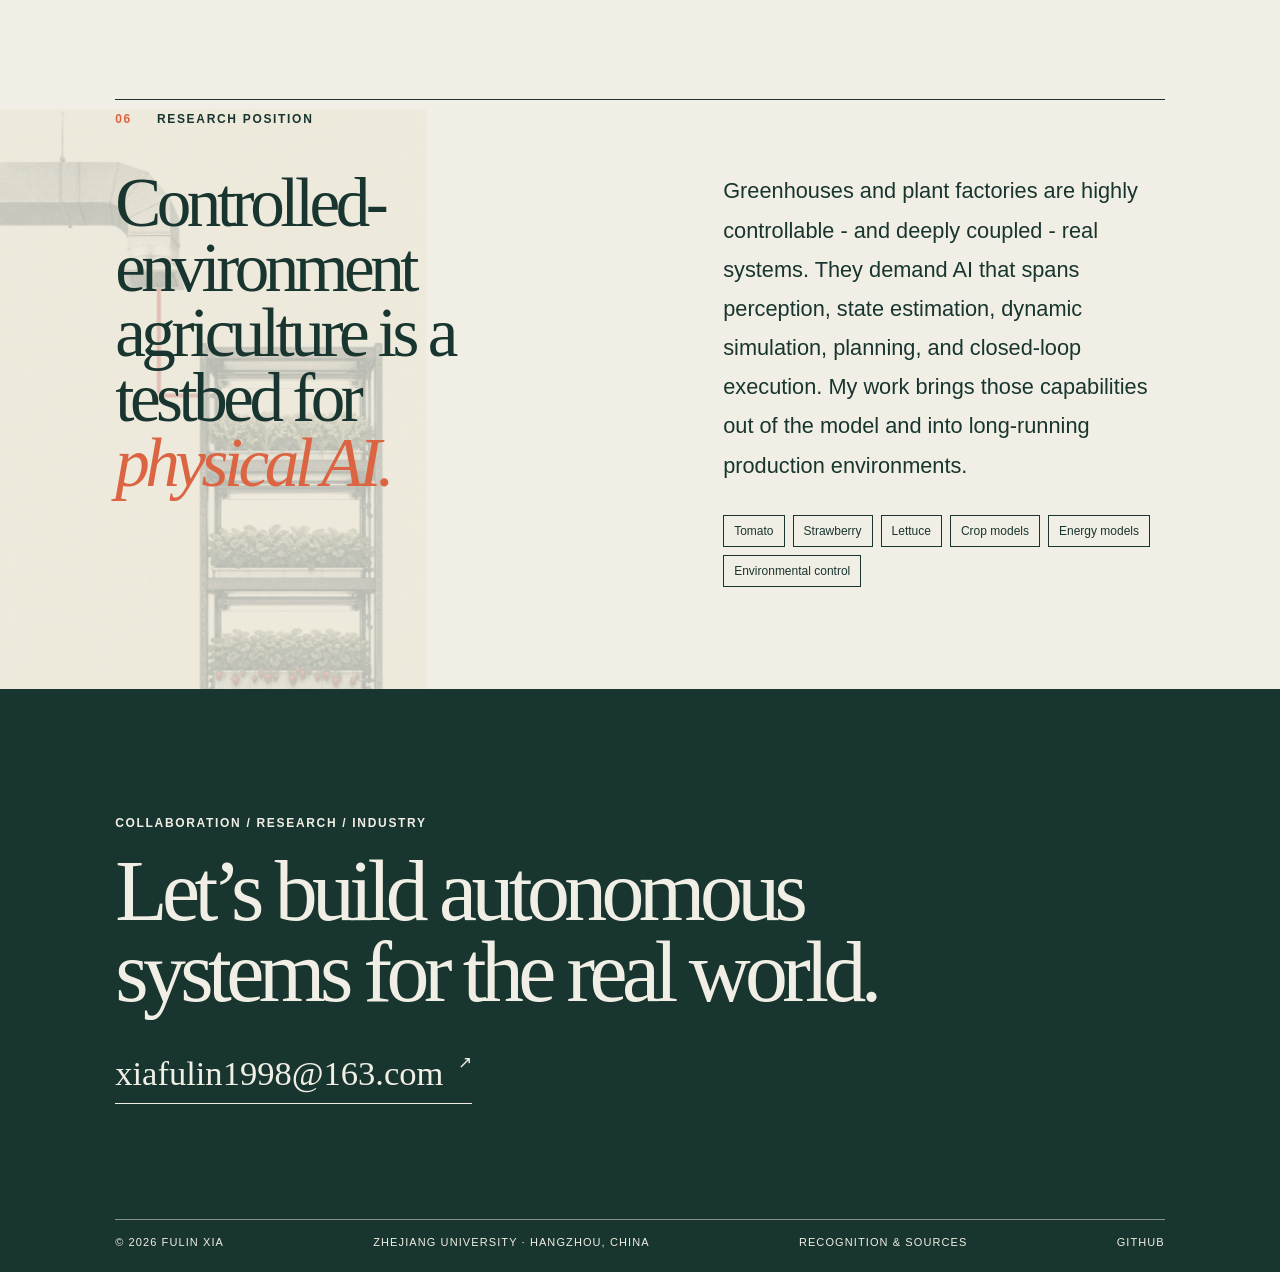
==== commit 421ff96a: "Add files via upload" ====
--- a/index.html
+++ b/index.html
@@ -16,8 +16,8 @@
       {"@context":"https://schema.org","@graph":[{"@type":"Person","@id":"https://xia-fulin.github.io/#fulin-xia","name":"Fulin Xia","alternateName":["夏福霖","XIA Fulin"],"url":"https://xia-fulin.github.io/","jobTitle":"PhD Researcher in AI-driven Controlled Environment Agriculture","affiliation":{"@type":"CollegeOrUniversity","name":"Zhejiang University"},"sameAs":["https://scholar.google.com/citations?view_op=list_works&hl=zh-CN&user=x4_uzuYAAAAJ","https://github.com/Xia-FULIN"],"knowsAbout":["Artificial Intelligence in Agriculture","Smart Agriculture","Controlled Environment Agriculture","Plant Factory","Vertical Farming","Autonomous Greenhouse","Greenhouse Climate Control","AI Agent for Agriculture","Agricultural Digital Twin","Crop Growth Model","Energy-efficient Plant Factory","Strawberry Production","Tomato Greenhouse Control"]},{"@type":"ResearchProject","name":"AutoCEA","creator":{"@id":"https://xia-fulin.github.io/#fulin-xia"},"about":["Autonomous Greenhouse","Controlled Environment Agriculture","Greenhouse Climate Control"]},{"@type":"ResearchProject","name":"ChatCEA","creator":{"@id":"https://xia-fulin.github.io/#fulin-xia"},"about":["AI Agent for Agriculture","Agriculture LLM","Controlled Environment Agriculture"],"url":"https://doi.org/10.1016/j.compag.2026.111733"},{"@type":"ResearchProject","name":"EnergyCEA","creator":{"@id":"https://xia-fulin.github.io/#fulin-xia"},"about":["Plant Factory","Vertical Farming","Energy Optimization","Agricultural Digital Twin"],"url":"https://doi.org/10.1016/j.apenergy.2026.127824"}]}
     </script>
     <title>Fulin Xia | Autonomous Controlled-Environment Agriculture</title>
-    <script type="module" crossorigin src="./assets/index-BZDVvbT2.js"></script>
-    <link rel="stylesheet" crossorigin href="./assets/index-ChWG8e2L.css">
+    <script type="module" crossorigin src="./assets/index-BrrV4aqD.js"></script>
+    <link rel="stylesheet" crossorigin href="./assets/index-CMN2kAvH.css">
   </head>
   <body>
     <div id="root"></div>
--- a/assets/index-CMN2kAvH.css
+++ b/assets/index-CMN2kAvH.css
@@ -0,0 +1 @@
+.profile-intro{background:var(--ink);color:var(--cream);isolation:isolate;min-height:560px;position:relative;overflow:hidden}.profile-intro .section-kicker{z-index:1;border-color:#f1efe57a;position:relative}.profile-backdrop{clip-path:inset(0 0 0 58%);opacity:.8;z-index:-1;background:url(../og.png) 50%/cover no-repeat;position:absolute;inset:0}.profile-intro-copy{z-index:1;max-width:min(780px,62vw);padding-top:clamp(66px,9vw,128px);position:relative}.profile-intro .eyebrow{color:var(--acid);margin:0 0 20px}.profile-intro h2{letter-spacing:-.045em;max-width:780px;margin:0;font-size:clamp(32px,3.6vw,56px);line-height:1.08}*{box-sizing:border-box}html{scroll-behavior:smooth}body{background:var(--cream);color:var(--ink);margin:0;font-family:Aptos,Noto Sans SC,Microsoft YaHei,sans-serif;font-size:16px}a{color:inherit;text-decoration:none}.nav{border-bottom:1px solid var(--line);z-index:5;justify-content:space-between;align-items:center;height:82px;padding:0 clamp(24px,5vw,76px);display:flex;position:relative}.wordmark{letter-spacing:-.08em;font-family:Georgia,serif;font-size:23px;font-weight:700}.wordmark span{color:var(--clay)}.nav-links{text-transform:uppercase;letter-spacing:.12em;gap:25px;font-size:11px;display:flex}.nav-links a{opacity:.72}.nav-links a:hover{opacity:1}.language{border:1px solid var(--ink);color:var(--ink);font:inherit;cursor:pointer;background:0 0;border-radius:30px;padding:7px 12px;font-size:11px}.hero{background:radial-gradient(circle at 9% 22%,#c9ff4a5c,transparent 19%),var(--cream);grid-template-columns:1.25fr .9fr;align-items:center;gap:clamp(36px,8vw,140px);min-height:calc(100vh - 82px);padding:clamp(64px,10vw,150px) clamp(24px,9vw,140px) 72px;display:grid;overflow:hidden}.eyebrow,.project-type,.card-label{letter-spacing:.14em;text-transform:uppercase;font-size:11px;font-weight:700}.hero h1,.section h2,footer h2{letter-spacing:-.065em;margin:18px 0 30px;font-family:Georgia,Noto Serif SC,Songti SC,serif;font-weight:400;line-height:.94}.hero h1{font-size:clamp(56px,7.5vw,118px)}em{color:var(--clay);font-weight:400}.lede{opacity:.84;max-width:580px;font-size:clamp(16px,1.4vw,20px);line-height:1.8}.hero-actions{align-items:center;gap:25px;margin-top:37px;display:flex}.button{letter-spacing:.06em;text-transform:uppercase;align-items:center;gap:16px;padding:15px 18px;font-size:12px;font-weight:700;display:inline-flex}.primary{background:var(--ink);color:var(--cream)}.outline{border:1px solid var(--ink)}.text-link,.quiet-link{text-transform:uppercase;letter-spacing:.08em;font-size:12px;font-weight:700}.arrow{font-size:17px;line-height:1}.hero-visual{grid-template-columns:1fr .92fr;align-items:end;gap:15px;display:grid}.portrait-wrap{background:var(--ink);height:435px;box-shadow:12px 12px 0 var(--acid);position:relative;overflow:hidden}.portrait-wrap img{object-fit:cover;object-position:50% 22%;filter:saturate(.92);width:100%;height:100%}.portrait-wrap span{color:var(--cream);letter-spacing:.1em;font-size:9px;font-weight:700;position:absolute;bottom:15px;left:16px}.champion-card{background:var(--ink);color:var(--cream);min-height:435px;box-shadow:12px 12px 0 var(--clay);flex-direction:column;justify-content:flex-start;padding:25px;display:flex;position:relative;overflow:hidden}.card-label{color:var(--acid)}.medal{letter-spacing:-.12em;color:var(--acid);margin:38px 0 20px;font-family:Georgia,serif;font-size:clamp(94px,11vw,160px);line-height:.72}.card-title{letter-spacing:.1em;font-size:15px;font-weight:700}.card-text{white-space:pre-line;opacity:.88;font-size:13px;line-height:1.55}.card-link{letter-spacing:.08em;text-transform:uppercase;z-index:2;margin-top:auto;font-size:11px;font-weight:700}.greenhouse-lines{opacity:.26;width:93%;height:65%;position:absolute;inset:auto -10% -20px auto;transform:rotate(-10deg)}.greenhouse-lines i{background:var(--acid);transform-origin:bottom;width:1px;height:100%;position:absolute;bottom:0}.greenhouse-lines i:first-child{left:5%;transform:skew(-30deg)}.greenhouse-lines i:nth-child(2){left:28%;transform:skew(-16deg)}.greenhouse-lines i:nth-child(3){left:50%}.greenhouse-lines i:nth-child(4){left:72%;transform:skew(16deg)}.greenhouse-lines i:nth-child(5){left:94%;transform:skew(30deg)}.signal-strip{background:var(--acid);letter-spacing:.12em;white-space:nowrap;justify-content:space-between;gap:12px;padding:17px 5vw;font-size:10px;font-weight:700;display:flex;overflow:hidden}.signal-strip b{color:var(--clay)}.section{padding:clamp(75px,11vw,160px) clamp(24px,9vw,140px)}.section-kicker{letter-spacing:.14em;text-transform:uppercase;border-top:1px solid var(--ink);gap:25px;padding-top:12px;font-size:11px;font-weight:700;display:flex}.section-kicker span{color:var(--clay)}.challenge{background:var(--mist)}.challenge-grid{grid-template-columns:1fr 1fr;gap:clamp(35px,10vw,170px);padding-top:44px;display:grid}.section h2{margin:0;font-size:clamp(43px,5.4vw,82px)}.challenge-body{max-width:530px;font-size:17px;line-height:1.8}.challenge-facts{border-block:1px solid var(--line);gap:32px;margin:30px 0;padding:27px 0;display:flex}.challenge-facts div{flex:1}.challenge-facts dt{letter-spacing:-.06em;font-family:Georgia,serif;font-size:36px}.challenge-facts dd{text-transform:uppercase;letter-spacing:.09em;margin:5px 0 0;font-size:11px}.evidence-links{flex-wrap:wrap;align-items:center;gap:20px;display:flex}.challenge-photo{grid-template-columns:1fr 270px;align-items:end;gap:25px;margin:70px 0 0;display:grid}.challenge-photo img{filter:saturate(.88);width:100%;box-shadow:10px 10px 0 var(--ink);display:block}figcaption{letter-spacing:.05em;font-size:11px;line-height:1.6}.work{background:var(--cream)}.section-heading{justify-content:space-between;align-items:end;gap:48px;padding:45px 0;display:flex}.section-heading h2{max-width:670px}.section-heading p{max-width:360px;line-height:1.7}.project-grid{background:var(--ink);border:1px solid var(--ink);grid-template-columns:1.15fr 1fr 1fr;gap:1px;display:grid}.project{background:var(--cream);flex-direction:column;min-height:445px;padding:28px;transition:transform .35s;display:flex;position:relative;overflow:hidden}.project-number{font-family:Georgia,serif;font-size:28px}.project h3{letter-spacing:-.06em;margin:70px 0 12px;font-family:Georgia,Noto Serif SC,Songti SC,serif;font-size:47px;font-weight:400}.project p:not(.project-type){max-width:315px;font-size:14px;line-height:1.7}.project a{letter-spacing:.1em;text-transform:uppercase;margin-top:auto;font-size:11px;font-weight:700}.project.auto{background:var(--ink);color:var(--cream)}.project.auto:after{content:"";border:1px solid var(--acid);width:250px;height:250px;box-shadow:0 0 0 28px var(--ink),0 0 0 29px var(--acid);border-radius:50%;position:absolute;bottom:-75px;right:-75px}.project.auto .project-number{color:var(--acid)}.status{letter-spacing:.12em;color:var(--acid);margin-top:auto;font-size:10px;font-weight:700}.project.chat{background:var(--acid)}.publications{background:var(--ink);color:var(--cream)}.publications .section-kicker{border-color:#f1efe559}.publication-list{border-top:1px solid #f1efe559;margin-top:50px}.publication{border-bottom:1px solid #f1efe559;grid-template-columns:85px 1fr 30px;align-items:start;gap:18px;padding:26px 0;display:grid}.publication:hover h3{color:var(--acid)}.pub-year{letter-spacing:.1em;color:var(--acid);padding-top:5px;font-size:11px;font-weight:700}.publication h3{letter-spacing:-.03em;margin:0 0 9px;font-family:Georgia,Noto Serif SC,Songti SC,serif;font-size:clamp(21px,2.25vw,34px);font-weight:400;line-height:1.15}.publication p{opacity:.7;margin:0;font-size:12px}.scholar-link{color:var(--acid);letter-spacing:.1em;text-transform:uppercase;gap:12px;margin-top:35px;font-size:11px;font-weight:700;display:inline-flex}.talks{background:var(--cream)}.talk-grid{grid-template-columns:1fr 1fr;gap:clamp(35px,9vw,140px);padding-top:45px;display:grid}.talk-photo{margin:0}.talk-photo img{aspect-ratio:1;object-fit:cover;filter:contrast(1.04)saturate(.84);width:100%;box-shadow:10px 10px 0 var(--clay);display:block}.talk-photo figcaption{margin-top:15px}.talk-copy{flex-direction:column;justify-content:space-between;display:flex}.talk-list{border-top:1px solid var(--line);margin-top:50px}.talk-list article{border-bottom:1px solid var(--line);grid-template-columns:65px 1fr;gap:15px;padding:20px 0;display:grid}.talk-list span{color:var(--clay);letter-spacing:.1em;font-size:11px;font-weight:700}.talk-list h3{letter-spacing:-.03em;margin:0 0 5px;font-family:Georgia,Noto Serif SC,Songti SC,serif;font-size:25px;font-weight:400}.talk-list p{margin:0;font-size:13px;line-height:1.6}.about-grid{grid-template-columns:1fr 1fr;gap:clamp(40px,13vw,190px);padding-top:45px;display:grid}.about-grid p{max-width:590px;margin:0;font-size:clamp(17px,1.7vw,22px);line-height:1.8}.scope-tags{flex-wrap:wrap;gap:8px;margin-top:30px;display:flex}.scope-tags span{border:1px solid var(--ink);border-radius:20px;padding:8px 10px;font-size:11px}.model-figure{background:var(--ink);color:var(--cream);margin:65px 0 0;padding:25px}.model-figure img{filter:saturate(.84);max-width:100%;margin:auto;display:block}.model-figure figcaption{margin-top:14px}footer{background:var(--clay);color:var(--cream);padding:clamp(70px,9vw,130px) clamp(24px,9vw,140px) 24px}footer h2{max-width:900px;margin-top:22px;font-size:clamp(46px,6.7vw,95px)}.email{border-bottom:1px solid var(--cream);gap:15px;padding:10px 0;font-family:Georgia,serif;font-size:clamp(20px,2.7vw,40px);display:inline-flex}.footer-bottom{text-transform:uppercase;letter-spacing:.1em;border-top:1px solid #f1efe580;justify-content:space-between;gap:22px;margin-top:115px;padding-top:16px;font-size:10px;display:flex}@media (width>=761px){.hero-copy,.hero-visual,.section>*{animation:.7s both rise}.hero-visual{animation-delay:.15s}.project:nth-child(2){transition-delay:50ms}.project:nth-child(3){transition-delay:.1s}}@keyframes rise{0%{opacity:0;transform:translateY(18px)}to{opacity:1;transform:translateY(0)}}@media (width<=760px){.nav{height:64px}.nav-links{display:none}.hero{grid-template-columns:1fr;min-height:auto;padding-top:75px}.hero-visual{grid-template-columns:1fr 1fr}.portrait-wrap,.champion-card{height:330px;min-height:330px}.champion-card{box-shadow:7px 7px 0 var(--clay);padding:18px}.medal{font-size:82px}.card-text{font-size:11px}.challenge-grid,.about-grid,.talk-grid{grid-template-columns:1fr}.section-heading{display:block}.section-heading p{margin-top:25px}.project-grid{grid-template-columns:1fr}.project{min-height:330px}.project h3{margin-top:40px}.signal-strip{justify-content:flex-start}.challenge-facts{gap:17px}.challenge-photo{grid-template-columns:1fr;margin-top:48px}.challenge-photo img{box-shadow:7px 7px 0 var(--ink)}.talk-copy{margin-top:30px}.footer-bottom{gap:12px;margin-top:75px;display:grid}.publication{grid-template-columns:53px 1fr 20px}.hero h1{font-size:61px}.hero h1,.section h2,footer h2{letter-spacing:-.045em}.lede,.challenge-body,.about-grid p{line-height:1.85}.button{padding:13px 14px;font-size:10px}.evidence-links{gap:12px}.quiet-link{font-size:10px}}html{scroll-padding-top:96px}a,button{-webkit-tap-highlight-color:transparent}a:focus-visible,button:focus-visible{outline:3px solid var(--acid);outline-offset:4px}.nav{background:color-mix(in srgb, var(--cream) 94%, transparent);-webkit-backdrop-filter:blur(12px);backdrop-filter:blur(12px);position:sticky;top:0}.nav-links a{position:relative}.nav-links a:after{content:"";background:var(--clay);transform-origin:0;height:1px;transition:transform .22s;position:absolute;inset:auto 0 -7px;transform:scaleX(0)}.nav-links a:hover:after,.nav-links a:focus-visible:after{transform:scaleX(1)}.button,.text-link,.quiet-link,.card-link,.scholar-link{transition:color .2s,background-color .2s,transform .2s}.button:hover{transform:translateY(-2px)}.primary:hover{background:var(--clay)}.outline:hover{background:var(--ink);color:var(--cream)}.text-link:hover,.quiet-link:hover{color:var(--clay)}.hero:before{content:"";pointer-events:none;border:1px solid #18352f21;border-radius:50%;width:44vw;height:44vw;position:absolute;top:-22vw;right:-18vw}.hero{position:relative}.hero-copy,.hero-visual{z-index:1;position:relative}.portrait-wrap:after{content:"";pointer-events:none;background:linear-gradient(#0000 48%,#0814117a);position:absolute;inset:0}.portrait-wrap span{z-index:1}.section>*{animation:none}.challenge-grid,.section-heading,.project-grid,.publication-list,.talk-grid,.about-grid{animation:.58s both rise}.project:nth-child(2){transition-delay:70ms}.project:nth-child(3){transition-delay:.14s}.project{border-top:3px solid #0000}.project:hover{border-top-color:var(--ink)}.project.auto:hover{border-top-color:var(--acid)}.talk-grid{grid-template-columns:minmax(0,820px)}.talk-copy{max-width:820px}.talk-list article{transition:padding-left .22s,background-color .22s}.talk-list article:hover{background:#c9ff4a24;padding-left:13px}.scope-tags span{transition:background-color .18s,color .18s}.scope-tags span:hover{background:var(--ink);color:var(--cream)}@media (prefers-reduced-motion:reduce){*,:before,:after{scroll-behavior:auto!important;transition-duration:.01ms!important;animation-duration:.01ms!important;animation-iteration-count:1!important}}@media (width<=760px){.nav{-webkit-backdrop-filter:none;backdrop-filter:none;position:relative}.hero:before{width:92vw;height:92vw;top:-37vw;right:-53vw}.talk-grid{grid-template-columns:1fr}}.section{padding-top:clamp(62px,8vw,112px);padding-bottom:clamp(62px,8vw,112px)}.challenge{padding-top:clamp(68px,8vw,118px);padding-bottom:clamp(68px,8vw,118px)}.section-heading{padding:34px 0}.hero{padding-bottom:clamp(52px,6vw,88px)}.atlas{background:var(--mist);overflow:hidden}.atlas-heading{grid-template-columns:1.08fr .92fr;align-items:end;gap:clamp(35px,10vw,150px);padding:40px 0 34px;display:grid}.atlas-heading h2{margin:0}.atlas-heading p{max-width:480px;margin:0;font-size:17px;line-height:1.8}.atlas-panel{background:#f2eee0;border:1px solid #18352f2e;margin:0;position:relative;overflow:hidden}.atlas-panel:after{content:"";pointer-events:none;background:linear-gradient(90deg,#dce9df2e,#0000 35%,#dce9df2e);position:absolute;inset:0}.atlas-panel img{mix-blend-mode:multiply;width:100%;transition:transform 1.1s cubic-bezier(.2,.8,.2,1);display:block;transform:scale(1.012)}.atlas-panel:hover img{transform:scale(1.045)}.atlas-panel figcaption{z-index:1;color:var(--ink);background:#f1efe5d9;padding:7px 9px;font-size:10px;position:absolute;bottom:15px;left:18px}.reveal{opacity:0;transition:opacity .65s,transform .65s cubic-bezier(.2,.8,.2,1);transform:translateY(22px)}.reveal.is-visible{opacity:1;transform:translateY(0)}@media (prefers-reduced-motion:reduce){.reveal{opacity:1;transform:none}}@media (width<=760px){.section{padding-top:64px;padding-bottom:64px}.atlas-heading{grid-template-columns:1fr;gap:22px;padding:32px 0 25px}.atlas-heading p{font-size:16px;line-height:1.85}.atlas-panel img{object-fit:cover;object-position:center;min-height:225px}}body{background-image:radial-gradient(#10211d0e .55px,#0000 .7px);background-size:5px 5px}.project-grid{background:0 0;border:0;gap:10px}.project{isolation:isolate;border:1px solid var(--line);background:var(--cream);min-height:430px}.project:before{content:"";z-index:1;background:var(--acid);width:34px;height:3px;position:absolute;top:28px;left:28px}.project-art{z-index:0;object-fit:cover;object-position:center;opacity:.34;filter:grayscale(.2)contrast(.96);width:100%;height:100%;transition:transform .7s cubic-bezier(.2,.8,.2,1),opacity .35s;position:absolute;inset:0}.project:hover .project-art{opacity:.42;transform:scale(1.035)}.project>:not(.project-art){z-index:2;position:relative}.project.auto .project-art{opacity:.38;mix-blend-mode:screen;filter:grayscale(.08)contrast()brightness(.92)}.project.auto:hover .project-art{opacity:.45}.project.auto:after{width:0;height:0;box-shadow:none;border:0}.project.chat .project-art{mix-blend-mode:multiply;opacity:.43;filter:grayscale(.05)contrast(1.02)}.project.energy{color:var(--ink);background:#9a9b93}.project.energy .project-art{mix-blend-mode:multiply;opacity:.38;filter:grayscale(.06)contrast(1.02)}.project.chat h3,.project.energy h3{color:var(--acid)}.talk-list article:hover{background:#d3352b14}.scope-tags span{border-radius:0}footer{background:var(--ink)}footer h2 em{color:var(--acid)}@media (width<=760px){.project-grid{gap:8px}.project{min-height:365px}.project-art{object-position:50% 45%;opacity:.29}.project h3{margin-top:42px}}:root{--ink:#18352f;--cream:#f1efe5;--acid:#c9ff4a;--clay:#db6542;--mist:#dce9df;--line:#18352f2e}body{background-image:none}.hero{background:radial-gradient(circle at 9% 22%, #c9ff4a5c, transparent 19%), var(--cream)}.hero:before{border-radius:50%;width:44vw;height:44vw;top:-22vw;right:-18vw;transform:none}.signal-strip{background:var(--acid);color:var(--ink)}.signal-strip b,.card-label,.medal,.project.auto .project-number,.status,.pub-year,.scholar-link{color:var(--clay)}.champion-card{box-shadow:12px 12px 0 var(--clay)}.portrait-wrap{box-shadow:12px 12px 0 var(--acid)}.project-grid{border:1px solid var(--ink);background:var(--ink);gap:1px}.project{isolation:auto;background:var(--cream);border:0;min-height:445px}.project.auto{background:var(--ink)}.project.chat{background:var(--acid);color:var(--ink)}.project.energy{background:var(--clay);color:var(--cream)}.project.chat h3{color:var(--ink)}.project.energy:hover{border-top-color:var(--cream)}.project:hover{transform:translateY(-6px)}.project p:not(.project-type){max-width:315px}.project h3{margin-top:70px}.project-art{display:none}.challenge,.talks,.about{position:relative;overflow:hidden}.challenge:after,.talks:after,.about:after{content:"";z-index:0;pointer-events:none;background-repeat:no-repeat;background-size:contain;transition:opacity .35s,transform .7s cubic-bezier(.2,.8,.2,1);position:absolute}.challenge>*,.talks>*,.about>*{z-index:1;position:relative}.challenge:after{opacity:.38;mix-blend-mode:multiply;background-image:url(../autocea-poster.png);background-position:bottom;width:min(48vw,680px);height:98%;bottom:-18px;left:calc(50% + 42px)}.talks:after{opacity:.24;mix-blend-mode:multiply;background-image:url(../chatcea-poster.png);background-position:top;width:min(36vw,510px);height:88%;top:-48px;right:clamp(-20px,4vw,70px)}.about:after{opacity:.25;mix-blend-mode:multiply;background-image:url(../energycea-poster.png);background-position:0 100%;width:min(39vw,545px);height:98%;bottom:-98px;left:clamp(-110px,-2vw,-24px)}.challenge:hover:after,.talks:hover:after,.about:hover:after{transform:scale(1.025)}.project:after{content:"";z-index:0;pointer-events:none;position:absolute}.project>*{z-index:1;position:relative}.project.auto:after{opacity:.31;mix-blend-mode:screen;background:url(../autocea-poster.png) 74% 76%/175% no-repeat;width:64%;height:48%;bottom:-4%;right:-10%}.project.chat:after{opacity:.23;mix-blend-mode:multiply;background:url(../chatcea-poster.png) 51% 58%/165% no-repeat;width:68%;height:52%;bottom:-3%;right:-7%}.project.energy:after{opacity:.23;mix-blend-mode:multiply;background:url(../energycea-poster.png) 82% 60%/155% no-repeat;width:65%;height:52%;bottom:-5%;right:-4%}.nav-links,.eyebrow,.project-type,.card-label,.section-kicker{font-size:12px}.lede{font-size:clamp(17px,1.5vw,21px)}.challenge-body,.atlas-heading p{font-size:18px}.button,.text-link,.quiet-link,.card-link,.scholar-link,.publication p,.talk-list p,.scope-tags span{font-size:12px}.footer-bottom{font-size:11px}.project h3 a{font:inherit;letter-spacing:inherit;text-transform:none;margin:0}.project-actions{flex-wrap:wrap;align-items:center;gap:14px;margin-top:auto;display:flex}.project .project-actions a{margin:0}.project-link{border-bottom:1px solid;align-items:center;gap:8px;padding-bottom:4px;display:inline-flex}.project-actions .status{margin:0}@media (width<=760px){.project-grid{gap:1px}.project{min-height:330px}.project h3{margin-top:40px}.challenge:after{opacity:.2;width:92vw;height:54%;bottom:-10px;left:28vw}.talks:after{opacity:.15;width:82vw;height:48%;top:-34px;right:-18vw}.about:after{opacity:.14;width:88vw;height:52%;bottom:-48px;left:-34vw}.project.auto:after,.project.chat:after,.project.energy:after{opacity:.18;width:62%;height:48%}}
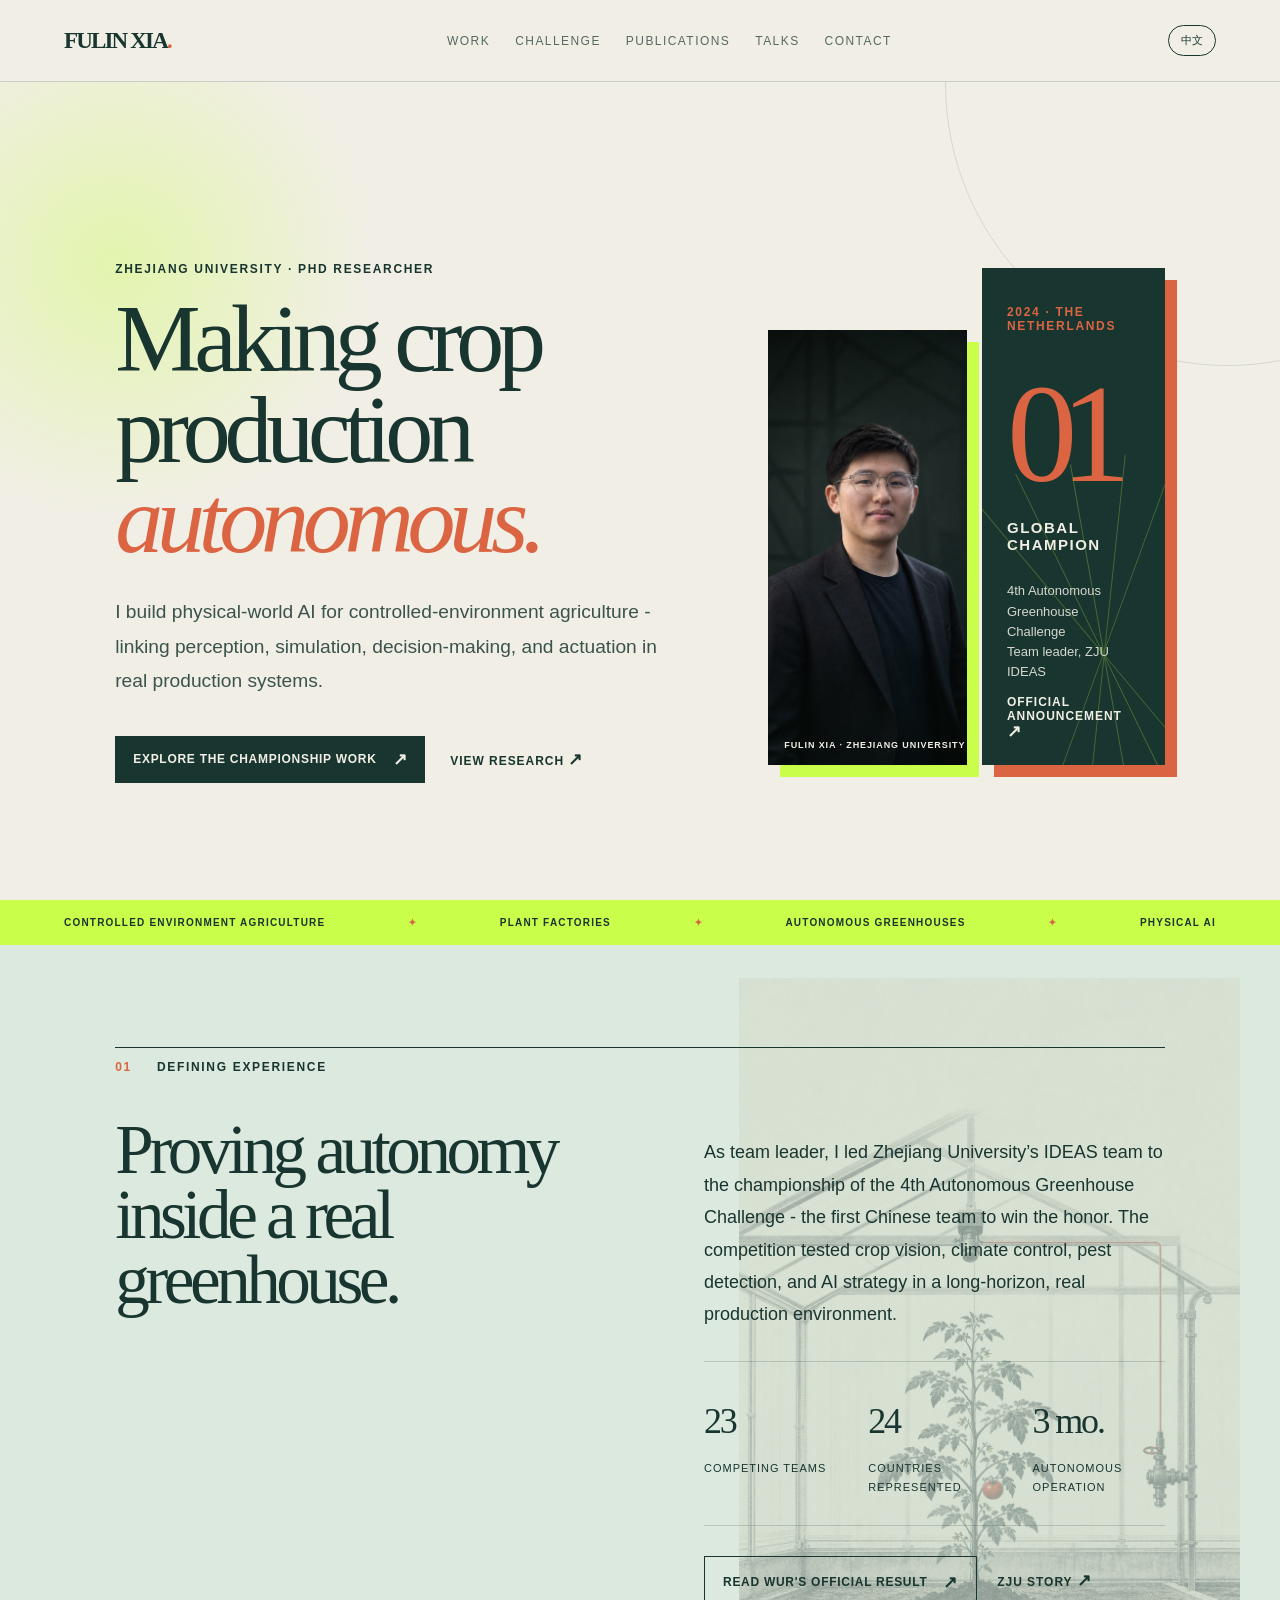
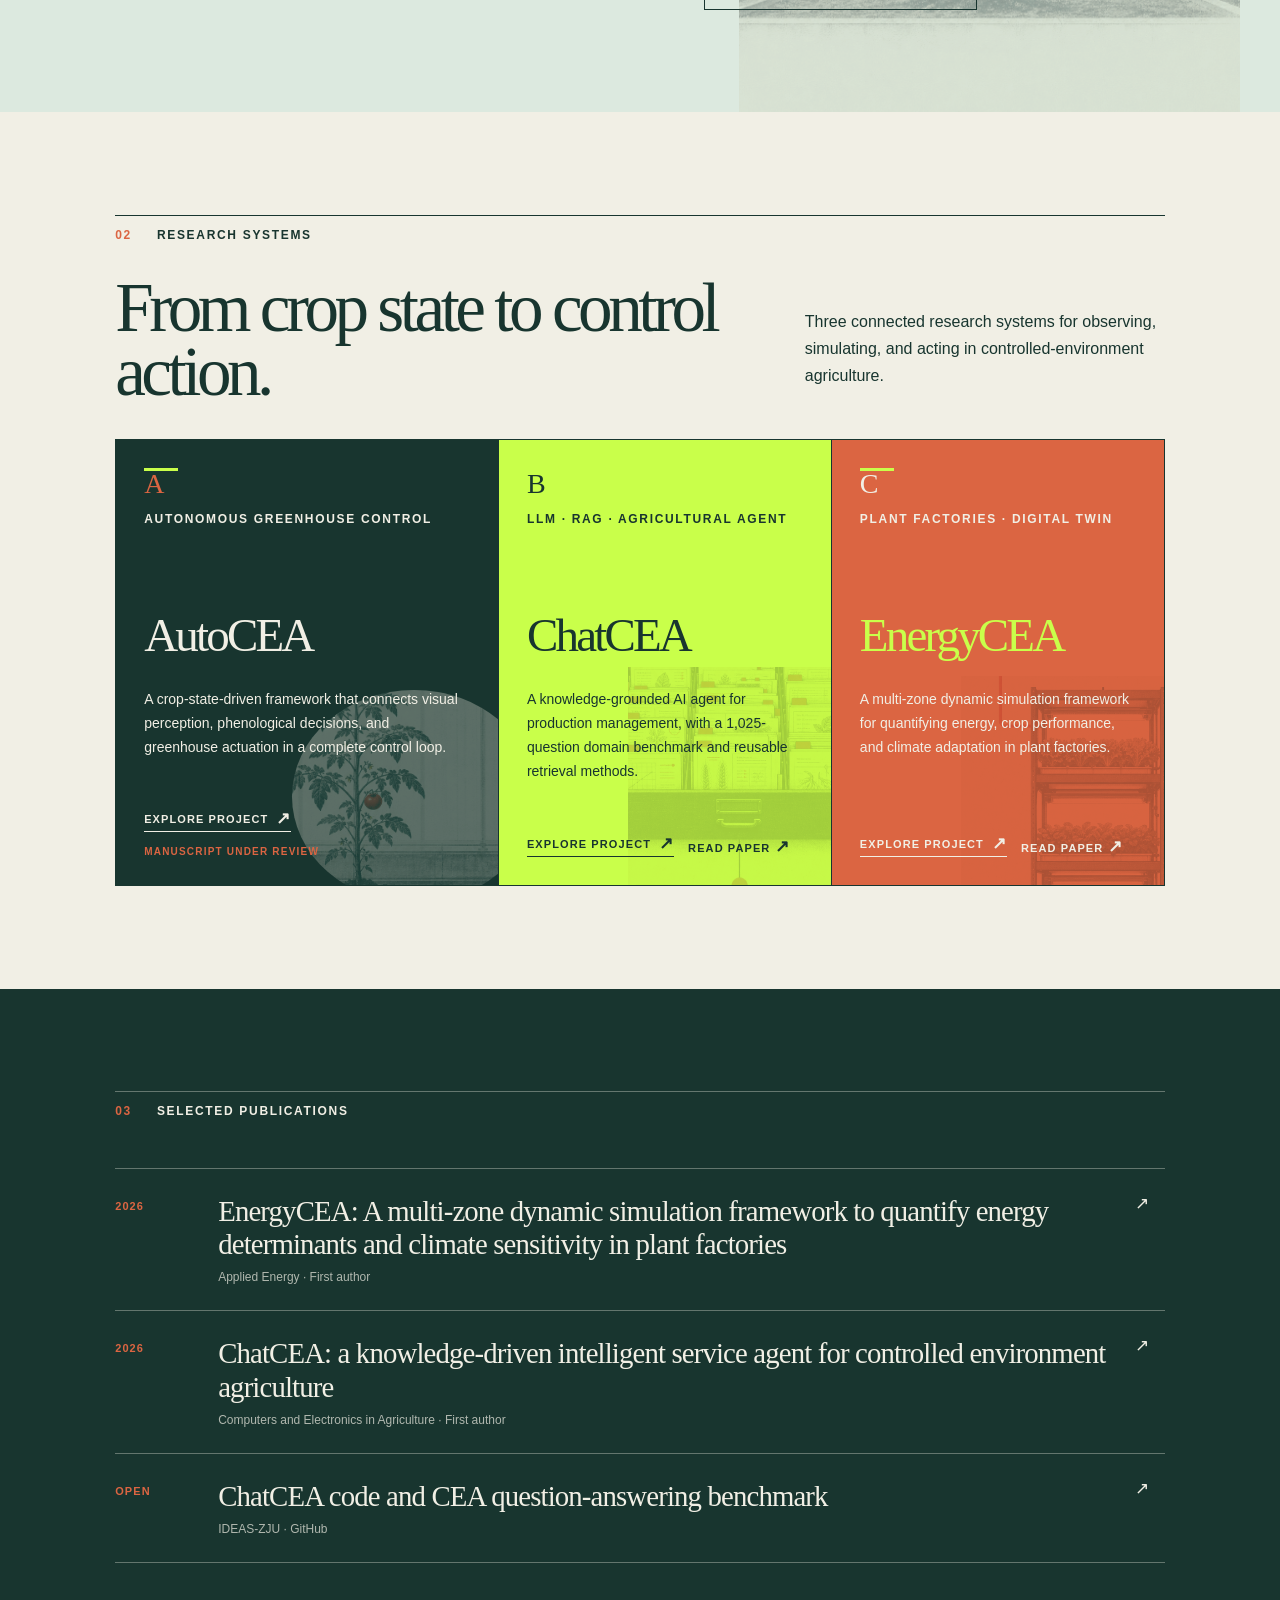
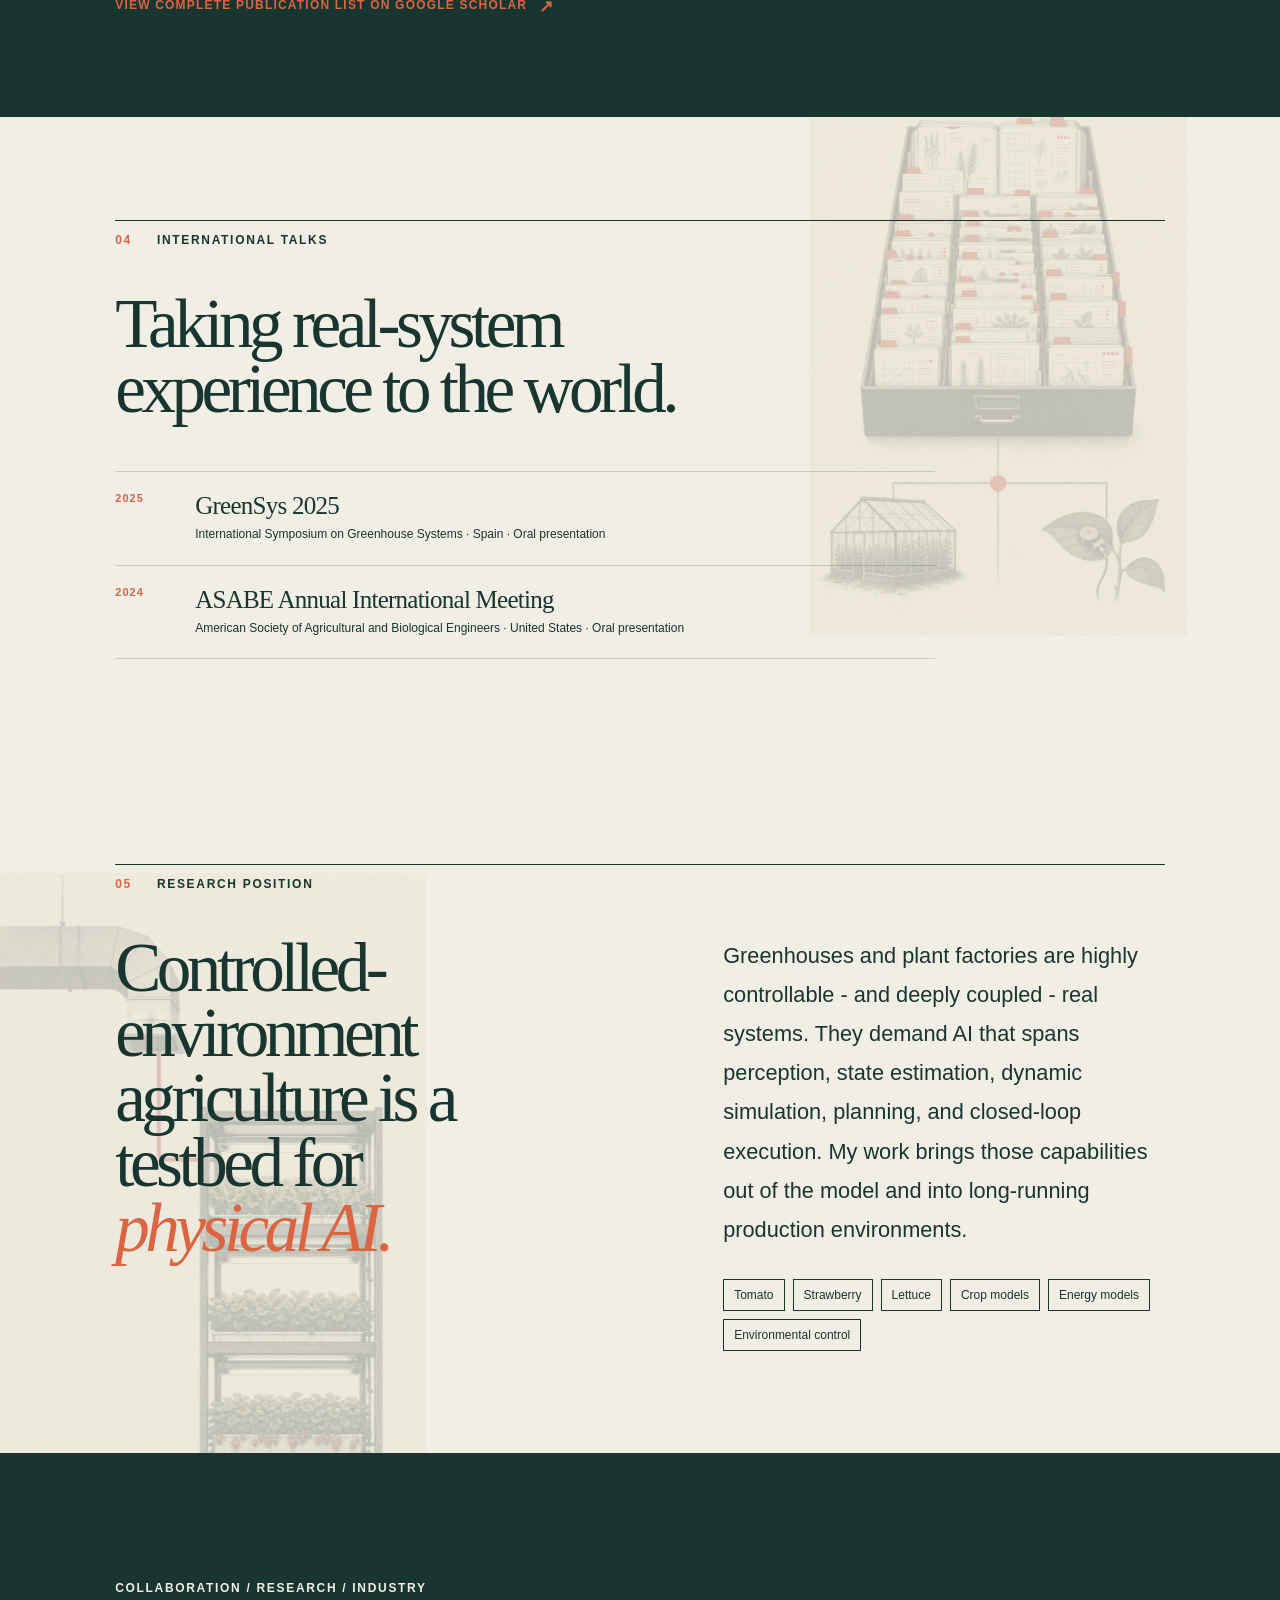
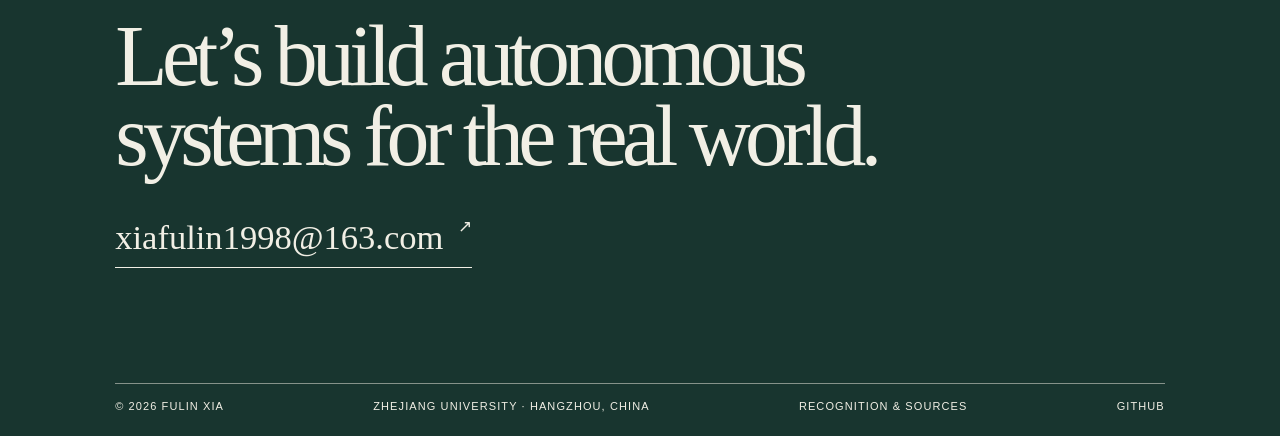
==== commit 4f8f6ecc: "Add files via upload" ====
--- a/index.html
+++ b/index.html
@@ -16,8 +16,8 @@
       {"@context":"https://schema.org","@graph":[{"@type":"Person","@id":"https://xia-fulin.github.io/#fulin-xia","name":"Fulin Xia","alternateName":["夏福霖","XIA Fulin"],"url":"https://xia-fulin.github.io/","jobTitle":"PhD Researcher in AI-driven Controlled Environment Agriculture","affiliation":{"@type":"CollegeOrUniversity","name":"Zhejiang University"},"sameAs":["https://scholar.google.com/citations?view_op=list_works&hl=zh-CN&user=x4_uzuYAAAAJ","https://github.com/Xia-FULIN"],"knowsAbout":["Artificial Intelligence in Agriculture","Smart Agriculture","Controlled Environment Agriculture","Plant Factory","Vertical Farming","Autonomous Greenhouse","Greenhouse Climate Control","AI Agent for Agriculture","Agricultural Digital Twin","Crop Growth Model","Energy-efficient Plant Factory","Strawberry Production","Tomato Greenhouse Control"]},{"@type":"ResearchProject","name":"AutoCEA","creator":{"@id":"https://xia-fulin.github.io/#fulin-xia"},"about":["Autonomous Greenhouse","Controlled Environment Agriculture","Greenhouse Climate Control"]},{"@type":"ResearchProject","name":"ChatCEA","creator":{"@id":"https://xia-fulin.github.io/#fulin-xia"},"about":["AI Agent for Agriculture","Agriculture LLM","Controlled Environment Agriculture"],"url":"https://doi.org/10.1016/j.compag.2026.111733"},{"@type":"ResearchProject","name":"EnergyCEA","creator":{"@id":"https://xia-fulin.github.io/#fulin-xia"},"about":["Plant Factory","Vertical Farming","Energy Optimization","Agricultural Digital Twin"],"url":"https://doi.org/10.1016/j.apenergy.2026.127824"}]}
     </script>
     <title>Fulin Xia | Autonomous Controlled-Environment Agriculture</title>
-    <script type="module" crossorigin src="./assets/index-BrrV4aqD.js"></script>
-    <link rel="stylesheet" crossorigin href="./assets/index-CMN2kAvH.css">
+    <script type="module" crossorigin src="./assets/index-BQY_9MNE.js"></script>
+    <link rel="stylesheet" crossorigin href="./assets/index-CJB3i4Ns.css">
   </head>
   <body>
     <div id="root"></div>
--- a/assets/index-CJB3i4Ns.css
+++ b/assets/index-CJB3i4Ns.css
@@ -0,0 +1 @@
+*{box-sizing:border-box}html{scroll-behavior:smooth}body{background:var(--cream);color:var(--ink);margin:0;font-family:Aptos,Noto Sans SC,Microsoft YaHei,sans-serif;font-size:16px}a{color:inherit;text-decoration:none}.nav{border-bottom:1px solid var(--line);z-index:5;justify-content:space-between;align-items:center;height:82px;padding:0 clamp(24px,5vw,76px);display:flex;position:relative}.wordmark{letter-spacing:-.08em;font-family:Georgia,serif;font-size:23px;font-weight:700}.wordmark span{color:var(--clay)}.nav-links{text-transform:uppercase;letter-spacing:.12em;gap:25px;font-size:11px;display:flex}.nav-links a{opacity:.72}.nav-links a:hover{opacity:1}.language{border:1px solid var(--ink);color:var(--ink);font:inherit;cursor:pointer;background:0 0;border-radius:30px;padding:7px 12px;font-size:11px}.hero{background:radial-gradient(circle at 9% 22%,#c9ff4a5c,transparent 19%),var(--cream);grid-template-columns:1.25fr .9fr;align-items:center;gap:clamp(36px,8vw,140px);min-height:calc(100vh - 82px);padding:clamp(64px,10vw,150px) clamp(24px,9vw,140px) 72px;display:grid;overflow:hidden}.eyebrow,.project-type,.card-label{letter-spacing:.14em;text-transform:uppercase;font-size:11px;font-weight:700}.hero h1,.section h2,footer h2{letter-spacing:-.065em;margin:18px 0 30px;font-family:Georgia,Noto Serif SC,Songti SC,serif;font-weight:400;line-height:.94}.hero h1{font-size:clamp(56px,7.5vw,118px)}em{color:var(--clay);font-weight:400}.lede{opacity:.84;max-width:580px;font-size:clamp(16px,1.4vw,20px);line-height:1.8}.hero-actions{align-items:center;gap:25px;margin-top:37px;display:flex}.button{letter-spacing:.06em;text-transform:uppercase;align-items:center;gap:16px;padding:15px 18px;font-size:12px;font-weight:700;display:inline-flex}.primary{background:var(--ink);color:var(--cream)}.outline{border:1px solid var(--ink)}.text-link,.quiet-link{text-transform:uppercase;letter-spacing:.08em;font-size:12px;font-weight:700}.arrow{font-size:17px;line-height:1}.hero-visual{grid-template-columns:1fr .92fr;align-items:end;gap:15px;display:grid}.portrait-wrap{background:var(--ink);height:435px;box-shadow:12px 12px 0 var(--acid);position:relative;overflow:hidden}.portrait-wrap img{object-fit:cover;object-position:50% 22%;filter:saturate(.92);width:100%;height:100%}.portrait-wrap span{color:var(--cream);letter-spacing:.1em;font-size:9px;font-weight:700;position:absolute;bottom:15px;left:16px}.champion-card{background:var(--ink);color:var(--cream);min-height:435px;box-shadow:12px 12px 0 var(--clay);flex-direction:column;justify-content:flex-start;padding:25px;display:flex;position:relative;overflow:hidden}.card-label{color:var(--acid)}.medal{letter-spacing:-.12em;color:var(--acid);margin:38px 0 20px;font-family:Georgia,serif;font-size:clamp(94px,11vw,160px);line-height:.72}.card-title{letter-spacing:.1em;font-size:15px;font-weight:700}.card-text{white-space:pre-line;opacity:.88;font-size:13px;line-height:1.55}.card-link{letter-spacing:.08em;text-transform:uppercase;z-index:2;margin-top:auto;font-size:11px;font-weight:700}.greenhouse-lines{opacity:.26;width:93%;height:65%;position:absolute;inset:auto -10% -20px auto;transform:rotate(-10deg)}.greenhouse-lines i{background:var(--acid);transform-origin:bottom;width:1px;height:100%;position:absolute;bottom:0}.greenhouse-lines i:first-child{left:5%;transform:skew(-30deg)}.greenhouse-lines i:nth-child(2){left:28%;transform:skew(-16deg)}.greenhouse-lines i:nth-child(3){left:50%}.greenhouse-lines i:nth-child(4){left:72%;transform:skew(16deg)}.greenhouse-lines i:nth-child(5){left:94%;transform:skew(30deg)}.signal-strip{background:var(--acid);letter-spacing:.12em;white-space:nowrap;justify-content:space-between;gap:12px;padding:17px 5vw;font-size:10px;font-weight:700;display:flex;overflow:hidden}.signal-strip b{color:var(--clay)}.section{padding:clamp(75px,11vw,160px) clamp(24px,9vw,140px)}.section-kicker{letter-spacing:.14em;text-transform:uppercase;border-top:1px solid var(--ink);gap:25px;padding-top:12px;font-size:11px;font-weight:700;display:flex}.section-kicker span{color:var(--clay)}.challenge{background:var(--mist)}.challenge-grid{grid-template-columns:1fr 1fr;gap:clamp(35px,10vw,170px);padding-top:44px;display:grid}.section h2{margin:0;font-size:clamp(43px,5.4vw,82px)}.challenge-body{max-width:530px;font-size:17px;line-height:1.8}.challenge-facts{border-block:1px solid var(--line);gap:32px;margin:30px 0;padding:27px 0;display:flex}.challenge-facts div{flex:1}.challenge-facts dt{letter-spacing:-.06em;font-family:Georgia,serif;font-size:36px}.challenge-facts dd{text-transform:uppercase;letter-spacing:.09em;margin:5px 0 0;font-size:11px}.evidence-links{flex-wrap:wrap;align-items:center;gap:20px;display:flex}.challenge-photo{grid-template-columns:1fr 270px;align-items:end;gap:25px;margin:70px 0 0;display:grid}.challenge-photo img{filter:saturate(.88);width:100%;box-shadow:10px 10px 0 var(--ink);display:block}figcaption{letter-spacing:.05em;font-size:11px;line-height:1.6}.work{background:var(--cream)}.section-heading{justify-content:space-between;align-items:end;gap:48px;padding:45px 0;display:flex}.section-heading h2{max-width:670px}.section-heading p{max-width:360px;line-height:1.7}.project-grid{background:var(--ink);border:1px solid var(--ink);grid-template-columns:1.15fr 1fr 1fr;gap:1px;display:grid}.project{background:var(--cream);flex-direction:column;min-height:445px;padding:28px;transition:transform .35s;display:flex;position:relative;overflow:hidden}.project-number{font-family:Georgia,serif;font-size:28px}.project h3{letter-spacing:-.06em;margin:70px 0 12px;font-family:Georgia,Noto Serif SC,Songti SC,serif;font-size:47px;font-weight:400}.project p:not(.project-type){max-width:315px;font-size:14px;line-height:1.7}.project a{letter-spacing:.1em;text-transform:uppercase;margin-top:auto;font-size:11px;font-weight:700}.project.auto{background:var(--ink);color:var(--cream)}.project.auto:after{content:"";border:1px solid var(--acid);width:250px;height:250px;box-shadow:0 0 0 28px var(--ink),0 0 0 29px var(--acid);border-radius:50%;position:absolute;bottom:-75px;right:-75px}.project.auto .project-number{color:var(--acid)}.status{letter-spacing:.12em;color:var(--acid);margin-top:auto;font-size:10px;font-weight:700}.project.chat{background:var(--acid)}.publications{background:var(--ink);color:var(--cream)}.publications .section-kicker{border-color:#f1efe559}.publication-list{border-top:1px solid #f1efe559;margin-top:50px}.publication{border-bottom:1px solid #f1efe559;grid-template-columns:85px 1fr 30px;align-items:start;gap:18px;padding:26px 0;display:grid}.publication:hover h3{color:var(--acid)}.pub-year{letter-spacing:.1em;color:var(--acid);padding-top:5px;font-size:11px;font-weight:700}.publication h3{letter-spacing:-.03em;margin:0 0 9px;font-family:Georgia,Noto Serif SC,Songti SC,serif;font-size:clamp(21px,2.25vw,34px);font-weight:400;line-height:1.15}.publication p{opacity:.7;margin:0;font-size:12px}.scholar-link{color:var(--acid);letter-spacing:.1em;text-transform:uppercase;gap:12px;margin-top:35px;font-size:11px;font-weight:700;display:inline-flex}.talks{background:var(--cream)}.talk-grid{grid-template-columns:1fr 1fr;gap:clamp(35px,9vw,140px);padding-top:45px;display:grid}.talk-photo{margin:0}.talk-photo img{aspect-ratio:1;object-fit:cover;filter:contrast(1.04)saturate(.84);width:100%;box-shadow:10px 10px 0 var(--clay);display:block}.talk-photo figcaption{margin-top:15px}.talk-copy{flex-direction:column;justify-content:space-between;display:flex}.talk-list{border-top:1px solid var(--line);margin-top:50px}.talk-list article{border-bottom:1px solid var(--line);grid-template-columns:65px 1fr;gap:15px;padding:20px 0;display:grid}.talk-list span{color:var(--clay);letter-spacing:.1em;font-size:11px;font-weight:700}.talk-list h3{letter-spacing:-.03em;margin:0 0 5px;font-family:Georgia,Noto Serif SC,Songti SC,serif;font-size:25px;font-weight:400}.talk-list p{margin:0;font-size:13px;line-height:1.6}.about-grid{grid-template-columns:1fr 1fr;gap:clamp(40px,13vw,190px);padding-top:45px;display:grid}.about-grid p{max-width:590px;margin:0;font-size:clamp(17px,1.7vw,22px);line-height:1.8}.scope-tags{flex-wrap:wrap;gap:8px;margin-top:30px;display:flex}.scope-tags span{border:1px solid var(--ink);border-radius:20px;padding:8px 10px;font-size:11px}.model-figure{background:var(--ink);color:var(--cream);margin:65px 0 0;padding:25px}.model-figure img{filter:saturate(.84);max-width:100%;margin:auto;display:block}.model-figure figcaption{margin-top:14px}footer{background:var(--clay);color:var(--cream);padding:clamp(70px,9vw,130px) clamp(24px,9vw,140px) 24px}footer h2{max-width:900px;margin-top:22px;font-size:clamp(46px,6.7vw,95px)}.email{border-bottom:1px solid var(--cream);gap:15px;padding:10px 0;font-family:Georgia,serif;font-size:clamp(20px,2.7vw,40px);display:inline-flex}.footer-bottom{text-transform:uppercase;letter-spacing:.1em;border-top:1px solid #f1efe580;justify-content:space-between;gap:22px;margin-top:115px;padding-top:16px;font-size:10px;display:flex}@media (width>=761px){.hero-copy,.hero-visual,.section>*{animation:.7s both rise}.hero-visual{animation-delay:.15s}.project:nth-child(2){transition-delay:50ms}.project:nth-child(3){transition-delay:.1s}}@keyframes rise{0%{opacity:0;transform:translateY(18px)}to{opacity:1;transform:translateY(0)}}@media (width<=760px){.nav{height:64px}.nav-links{display:none}.hero{grid-template-columns:1fr;min-height:auto;padding-top:75px}.hero-visual{grid-template-columns:1fr 1fr}.portrait-wrap,.champion-card{height:330px;min-height:330px}.champion-card{box-shadow:7px 7px 0 var(--clay);padding:18px}.medal{font-size:82px}.card-text{font-size:11px}.challenge-grid,.about-grid,.talk-grid{grid-template-columns:1fr}.section-heading{display:block}.section-heading p{margin-top:25px}.project-grid{grid-template-columns:1fr}.project{min-height:330px}.project h3{margin-top:40px}.signal-strip{justify-content:flex-start}.challenge-facts{gap:17px}.challenge-photo{grid-template-columns:1fr;margin-top:48px}.challenge-photo img{box-shadow:7px 7px 0 var(--ink)}.talk-copy{margin-top:30px}.footer-bottom{gap:12px;margin-top:75px;display:grid}.publication{grid-template-columns:53px 1fr 20px}.hero h1{font-size:61px}.hero h1,.section h2,footer h2{letter-spacing:-.045em}.lede,.challenge-body,.about-grid p{line-height:1.85}.button{padding:13px 14px;font-size:10px}.evidence-links{gap:12px}.quiet-link{font-size:10px}}html{scroll-padding-top:96px}a,button{-webkit-tap-highlight-color:transparent}a:focus-visible,button:focus-visible{outline:3px solid var(--acid);outline-offset:4px}.nav{background:color-mix(in srgb, var(--cream) 94%, transparent);-webkit-backdrop-filter:blur(12px);backdrop-filter:blur(12px);position:sticky;top:0}.nav-links a{position:relative}.nav-links a:after{content:"";background:var(--clay);transform-origin:0;height:1px;transition:transform .22s;position:absolute;inset:auto 0 -7px;transform:scaleX(0)}.nav-links a:hover:after,.nav-links a:focus-visible:after{transform:scaleX(1)}.button,.text-link,.quiet-link,.card-link,.scholar-link{transition:color .2s,background-color .2s,transform .2s}.button:hover{transform:translateY(-2px)}.primary:hover{background:var(--clay)}.outline:hover{background:var(--ink);color:var(--cream)}.text-link:hover,.quiet-link:hover{color:var(--clay)}.hero:before{content:"";pointer-events:none;border:1px solid #18352f21;border-radius:50%;width:44vw;height:44vw;position:absolute;top:-22vw;right:-18vw}.hero{position:relative}.hero-copy,.hero-visual{z-index:1;position:relative}.portrait-wrap:after{content:"";pointer-events:none;background:linear-gradient(#0000 48%,#0814117a);position:absolute;inset:0}.portrait-wrap span{z-index:1}.section>*{animation:none}.challenge-grid,.section-heading,.project-grid,.publication-list,.talk-grid,.about-grid{animation:.58s both rise}.project:nth-child(2){transition-delay:70ms}.project:nth-child(3){transition-delay:.14s}.project{border-top:3px solid #0000}.project:hover{border-top-color:var(--ink)}.project.auto:hover{border-top-color:var(--acid)}.talk-grid{grid-template-columns:minmax(0,820px)}.talk-copy{max-width:820px}.talk-list article{transition:padding-left .22s,background-color .22s}.talk-list article:hover{background:#c9ff4a24;padding-left:13px}.scope-tags span{transition:background-color .18s,color .18s}.scope-tags span:hover{background:var(--ink);color:var(--cream)}@media (prefers-reduced-motion:reduce){*,:before,:after{scroll-behavior:auto!important;transition-duration:.01ms!important;animation-duration:.01ms!important;animation-iteration-count:1!important}}@media (width<=760px){.nav{-webkit-backdrop-filter:none;backdrop-filter:none;position:relative}.hero:before{width:92vw;height:92vw;top:-37vw;right:-53vw}.talk-grid{grid-template-columns:1fr}}.section{padding-top:clamp(62px,8vw,112px);padding-bottom:clamp(62px,8vw,112px)}.challenge{padding-top:clamp(68px,8vw,118px);padding-bottom:clamp(68px,8vw,118px)}.section-heading{padding:34px 0}.hero{padding-bottom:clamp(52px,6vw,88px)}.atlas{background:var(--mist);overflow:hidden}.atlas-heading{grid-template-columns:1.08fr .92fr;align-items:end;gap:clamp(35px,10vw,150px);padding:40px 0 34px;display:grid}.atlas-heading h2{margin:0}.atlas-heading p{max-width:480px;margin:0;font-size:17px;line-height:1.8}.atlas-panel{background:#f2eee0;border:1px solid #18352f2e;margin:0;position:relative;overflow:hidden}.atlas-panel:after{content:"";pointer-events:none;background:linear-gradient(90deg,#dce9df2e,#0000 35%,#dce9df2e);position:absolute;inset:0}.atlas-panel img{mix-blend-mode:multiply;width:100%;transition:transform 1.1s cubic-bezier(.2,.8,.2,1);display:block;transform:scale(1.012)}.atlas-panel:hover img{transform:scale(1.045)}.atlas-panel figcaption{z-index:1;color:var(--ink);background:#f1efe5d9;padding:7px 9px;font-size:10px;position:absolute;bottom:15px;left:18px}.reveal{opacity:0;transition:opacity .65s,transform .65s cubic-bezier(.2,.8,.2,1);transform:translateY(22px)}.reveal.is-visible{opacity:1;transform:translateY(0)}@media (prefers-reduced-motion:reduce){.reveal{opacity:1;transform:none}}@media (width<=760px){.section{padding-top:64px;padding-bottom:64px}.atlas-heading{grid-template-columns:1fr;gap:22px;padding:32px 0 25px}.atlas-heading p{font-size:16px;line-height:1.85}.atlas-panel img{object-fit:cover;object-position:center;min-height:225px}}body{background-image:radial-gradient(#10211d0e .55px,#0000 .7px);background-size:5px 5px}.project-grid{background:0 0;border:0;gap:10px}.project{isolation:isolate;border:1px solid var(--line);background:var(--cream);min-height:430px}.project:before{content:"";z-index:1;background:var(--acid);width:34px;height:3px;position:absolute;top:28px;left:28px}.project-art{z-index:0;object-fit:cover;object-position:center;opacity:.34;filter:grayscale(.2)contrast(.96);width:100%;height:100%;transition:transform .7s cubic-bezier(.2,.8,.2,1),opacity .35s;position:absolute;inset:0}.project:hover .project-art{opacity:.42;transform:scale(1.035)}.project>:not(.project-art){z-index:2;position:relative}.project.auto .project-art{opacity:.38;mix-blend-mode:screen;filter:grayscale(.08)contrast()brightness(.92)}.project.auto:hover .project-art{opacity:.45}.project.auto:after{width:0;height:0;box-shadow:none;border:0}.project.chat .project-art{mix-blend-mode:multiply;opacity:.43;filter:grayscale(.05)contrast(1.02)}.project.energy{color:var(--ink);background:#9a9b93}.project.energy .project-art{mix-blend-mode:multiply;opacity:.38;filter:grayscale(.06)contrast(1.02)}.project.chat h3,.project.energy h3{color:var(--acid)}.talk-list article:hover{background:#d3352b14}.scope-tags span{border-radius:0}footer{background:var(--ink)}footer h2 em{color:var(--acid)}@media (width<=760px){.project-grid{gap:8px}.project{min-height:365px}.project-art{object-position:50% 45%;opacity:.29}.project h3{margin-top:42px}}:root{--ink:#18352f;--cream:#f1efe5;--acid:#c9ff4a;--clay:#db6542;--mist:#dce9df;--line:#18352f2e}body{background-image:none}.hero{background:radial-gradient(circle at 9% 22%, #c9ff4a5c, transparent 19%), var(--cream)}.hero:before{border-radius:50%;width:44vw;height:44vw;top:-22vw;right:-18vw;transform:none}.signal-strip{background:var(--acid);color:var(--ink)}.signal-strip b,.card-label,.medal,.project.auto .project-number,.status,.pub-year,.scholar-link{color:var(--clay)}.champion-card{box-shadow:12px 12px 0 var(--clay)}.portrait-wrap{box-shadow:12px 12px 0 var(--acid)}.project-grid{border:1px solid var(--ink);background:var(--ink);gap:1px}.project{isolation:auto;background:var(--cream);border:0;min-height:445px}.project.auto{background:var(--ink)}.project.chat{background:var(--acid);color:var(--ink)}.project.energy{background:var(--clay);color:var(--cream)}.project.chat h3{color:var(--ink)}.project.energy:hover{border-top-color:var(--cream)}.project:hover{transform:translateY(-6px)}.project p:not(.project-type){max-width:315px}.project h3{margin-top:70px}.project-art{display:none}.challenge,.talks,.about{position:relative;overflow:hidden}.challenge:after,.talks:after,.about:after{content:"";z-index:0;pointer-events:none;background-repeat:no-repeat;background-size:contain;transition:opacity .35s,transform .7s cubic-bezier(.2,.8,.2,1);position:absolute}.challenge>*,.talks>*,.about>*{z-index:1;position:relative}.challenge:after{opacity:.38;mix-blend-mode:multiply;background-image:url(../autocea-poster.png);background-position:bottom;width:min(48vw,680px);height:98%;bottom:-18px;left:calc(50% + 42px)}.talks:after{opacity:.24;mix-blend-mode:multiply;background-image:url(../chatcea-poster.png);background-position:top;width:min(36vw,510px);height:88%;top:-48px;right:clamp(-20px,4vw,70px)}.about:after{opacity:.25;mix-blend-mode:multiply;background-image:url(../energycea-poster.png);background-position:0 100%;width:min(39vw,545px);height:98%;bottom:-98px;left:clamp(-110px,-2vw,-24px)}.challenge:hover:after,.talks:hover:after,.about:hover:after{transform:scale(1.025)}.project:after{content:"";z-index:0;pointer-events:none;position:absolute}.project>*{z-index:1;position:relative}.project.auto:after{opacity:.31;mix-blend-mode:screen;background:url(../autocea-poster.png) 74% 76%/175% no-repeat;width:64%;height:48%;bottom:-4%;right:-10%}.project.chat:after{opacity:.23;mix-blend-mode:multiply;background:url(../chatcea-poster.png) 51% 58%/165% no-repeat;width:68%;height:52%;bottom:-3%;right:-7%}.project.energy:after{opacity:.23;mix-blend-mode:multiply;background:url(../energycea-poster.png) 82% 60%/155% no-repeat;width:65%;height:52%;bottom:-5%;right:-4%}.nav-links,.eyebrow,.project-type,.card-label,.section-kicker{font-size:12px}.lede{font-size:clamp(17px,1.5vw,21px)}.challenge-body,.atlas-heading p{font-size:18px}.button,.text-link,.quiet-link,.card-link,.scholar-link,.publication p,.talk-list p,.scope-tags span{font-size:12px}.footer-bottom{font-size:11px}.project h3 a{font:inherit;letter-spacing:inherit;text-transform:none;margin:0}.project-actions{flex-wrap:wrap;align-items:center;gap:14px;margin-top:auto;display:flex}.project .project-actions a{margin:0}.project-link{border-bottom:1px solid;align-items:center;gap:8px;padding-bottom:4px;display:inline-flex}.project-actions .status{margin:0}@media (width<=760px){.project-grid{gap:1px}.project{min-height:330px}.project h3{margin-top:40px}.challenge:after{opacity:.2;width:92vw;height:54%;bottom:-10px;left:28vw}.talks:after{opacity:.15;width:82vw;height:48%;top:-34px;right:-18vw}.about:after{opacity:.14;width:88vw;height:52%;bottom:-48px;left:-34vw}.project.auto:after,.project.chat:after,.project.energy:after{opacity:.18;width:62%;height:48%}}
